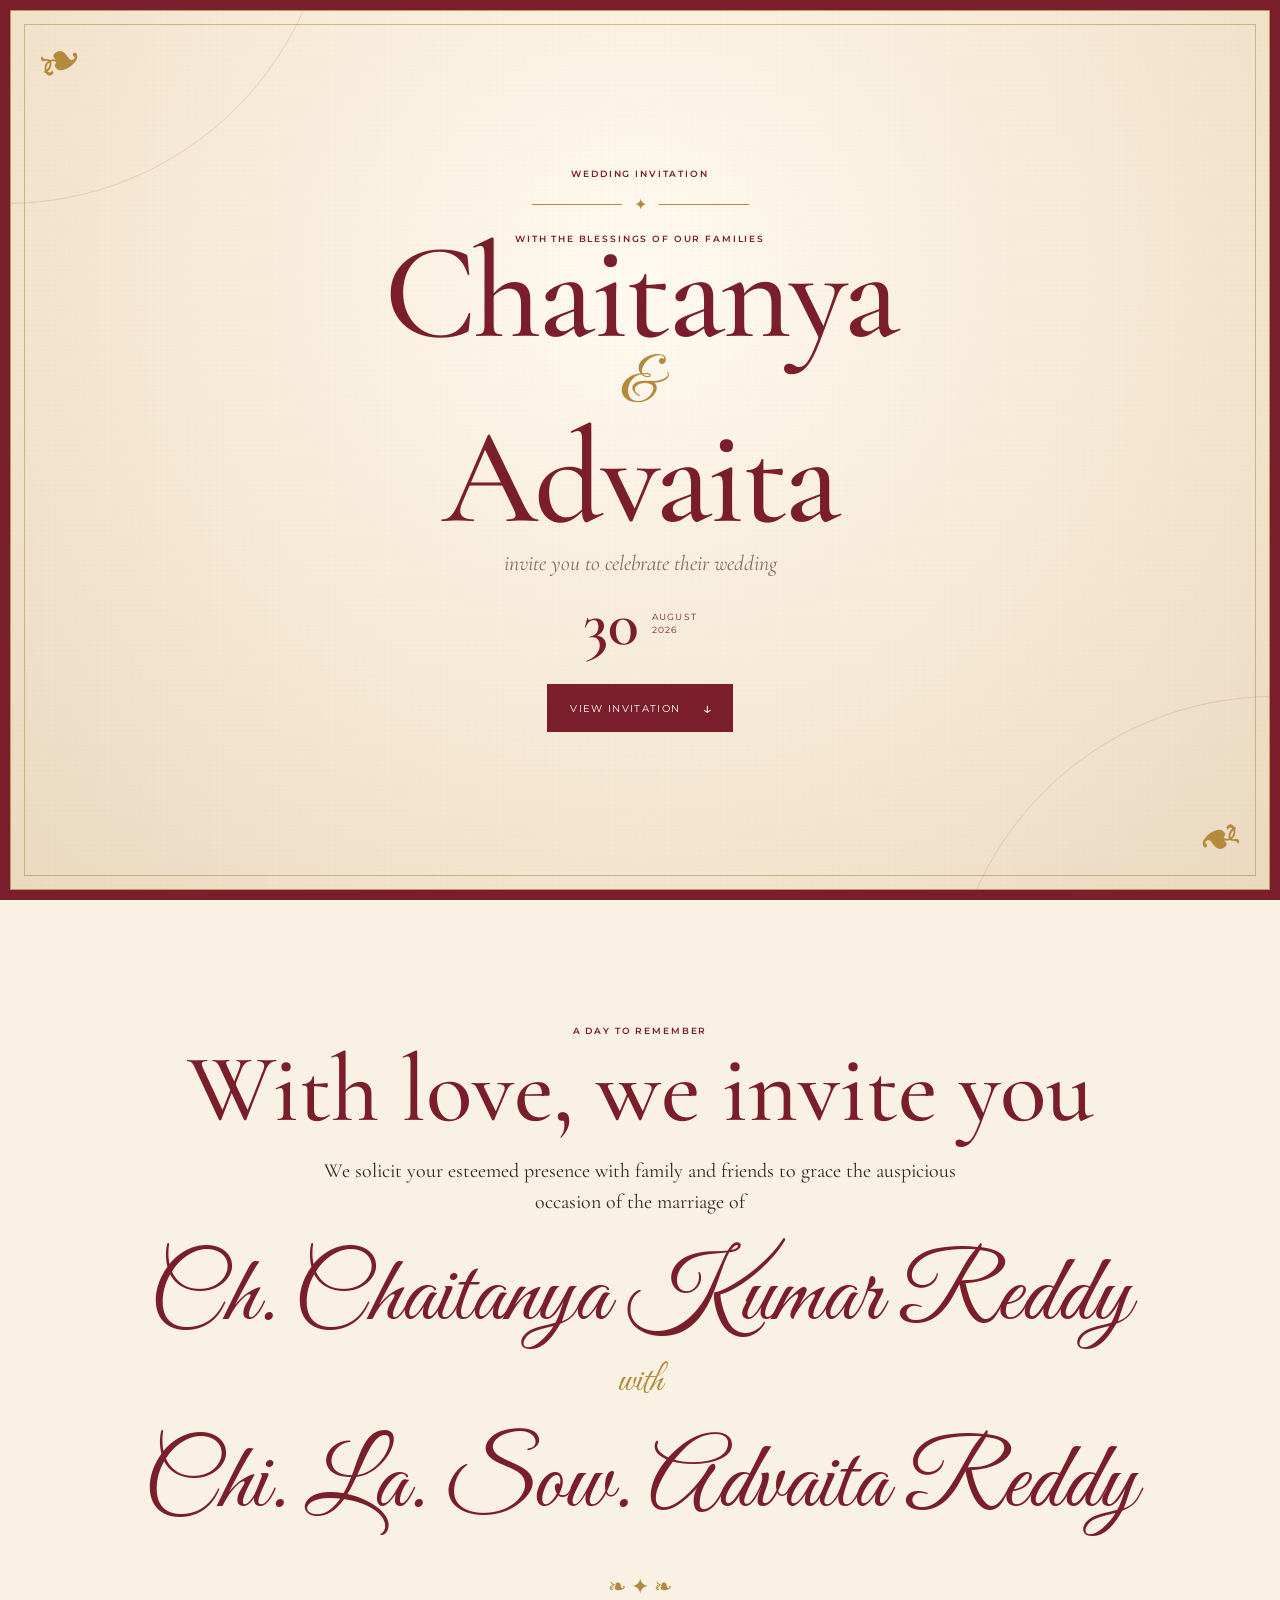
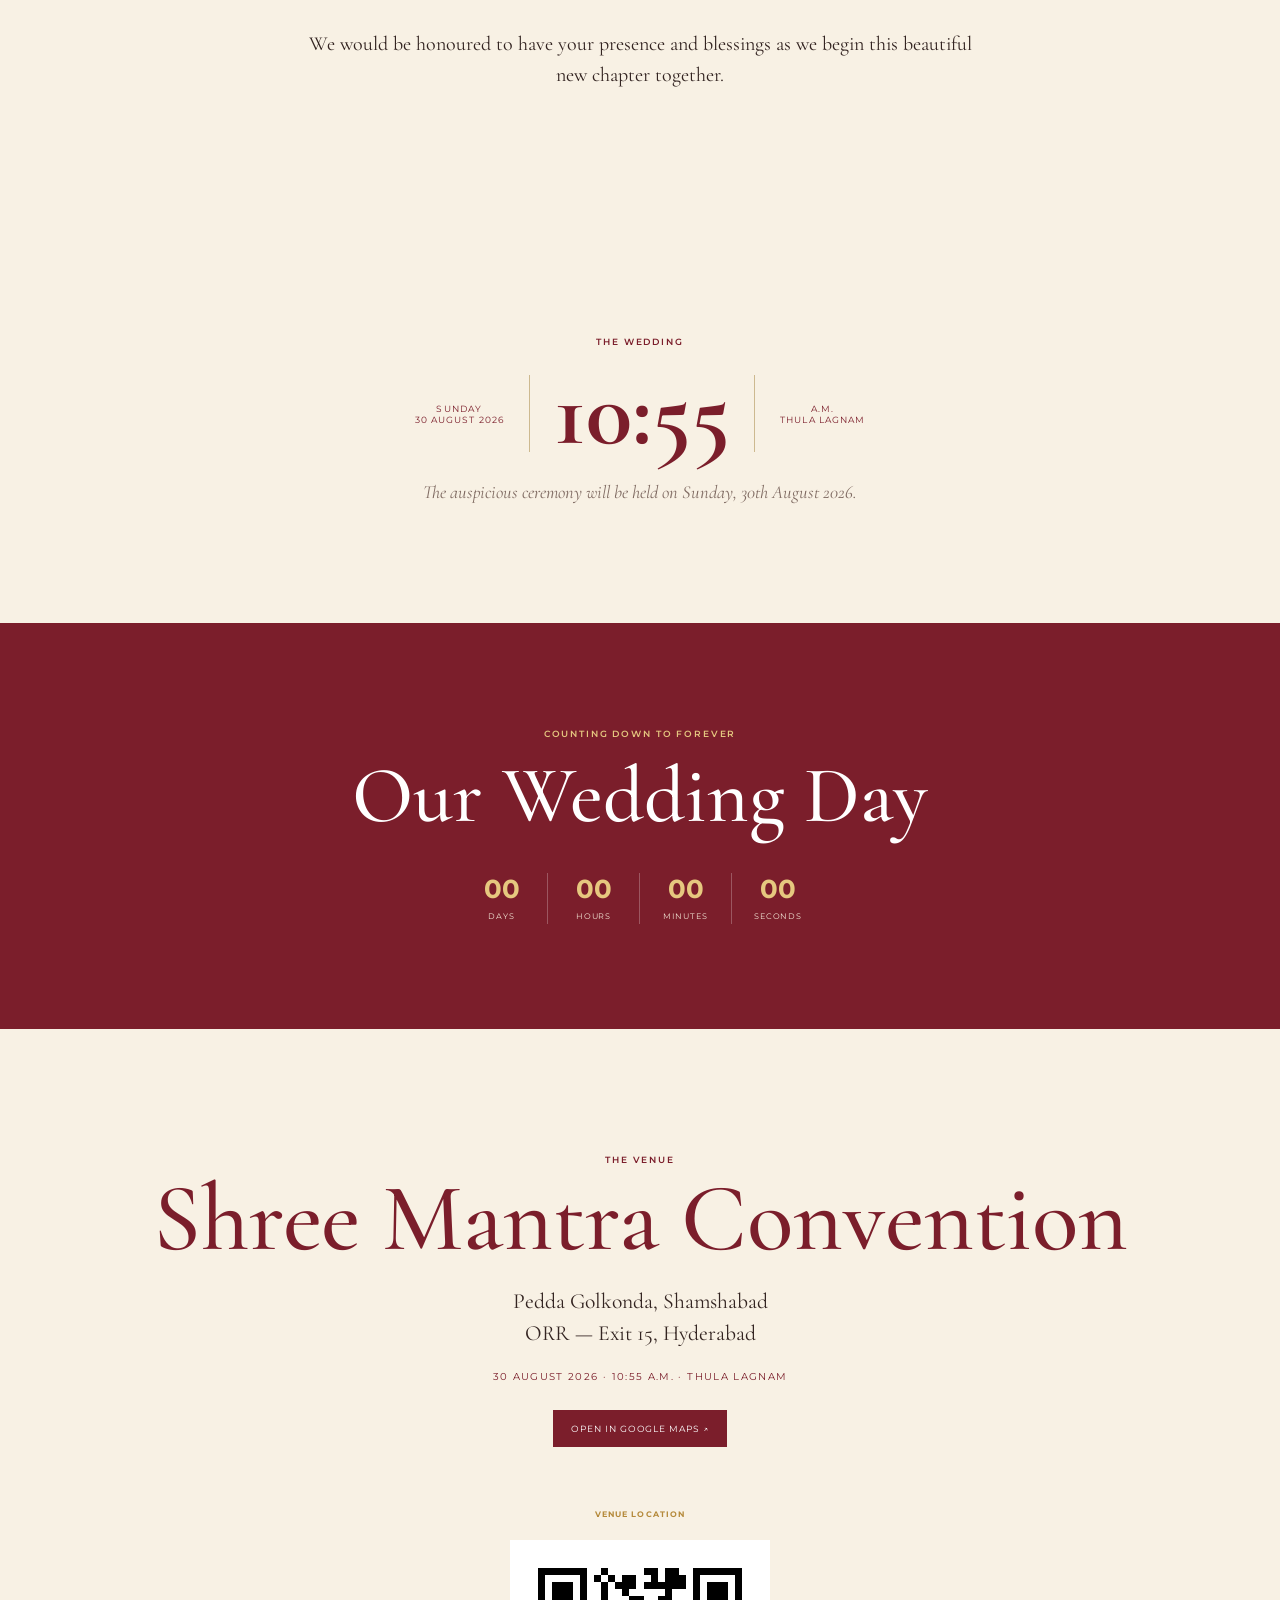
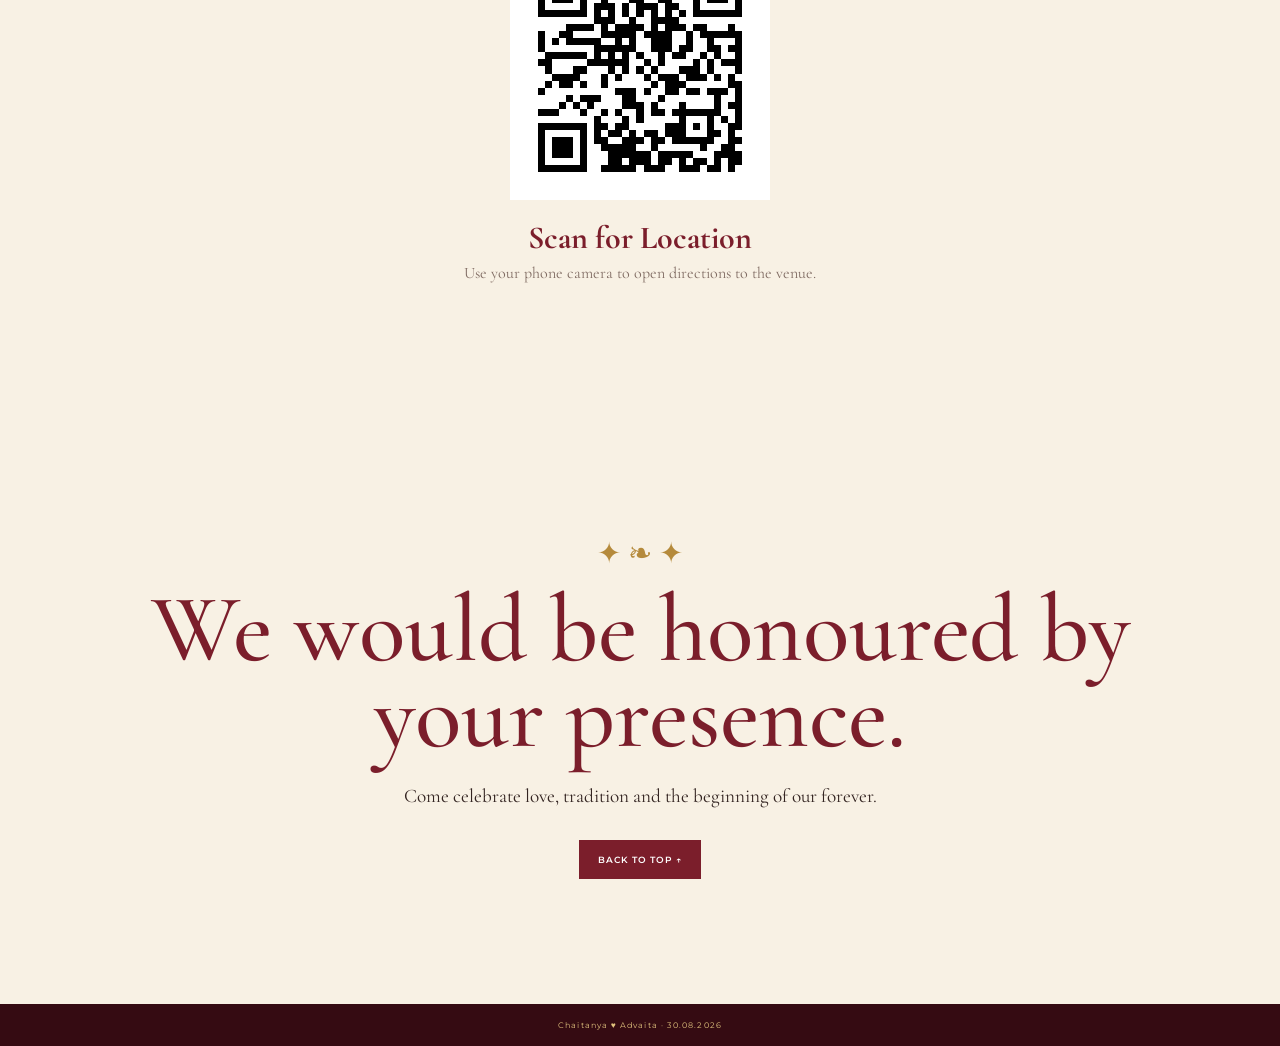
==== index.html @ b959ff0f "Remove Srirasthu Subhamasthu Avighnamasthu from cover" ====
<!doctype html><html lang="en"><head><meta charset="utf-8"><meta name="viewport" content="width=device-width,initial-scale=1"><meta name="theme-color" content="#7b1e2b"><meta name="description" content="Chaitanya & Advaita — Wedding Invitation"><title>Chaitanya & Advaita | Wedding</title><link rel="stylesheet" href="style.css"></head><body class="one-page"><div class="grain"></div><header class="cover" id="home"><div class="frame"></div><div class="corner c1">❧</div><div class="corner c2">❧</div><div class="cover-inner"><p class="kicker">WEDDING INVITATION</p><div class="rule"><span></span><i>✦</i><span></span></div><p class="kicker">WITH THE BLESSINGS OF OUR FAMILIES</p><h1>Chaitanya</h1><div class="amp">&amp;</div><h1>Advaita</h1><p class="cover-sub">invite you to celebrate their wedding</p><div class="date-lockup"><span>30</span><small>AUGUST<br>2026</small></div><a class="enter" href="#invitation"><span>VIEW INVITATION</span><b>↓</b></a></div></header><main><section id="invitation" class="section invitation-copy"><p class="eyebrow">A Day To Remember</p><h2>With love, we invite you</h2><p>We solicit your esteemed presence with family and friends to grace the auspicious occasion of the marriage of</p><div class="couple-line"><h3>Ch. Chaitanya Kumar Reddy</h3><div class="with">with</div><h3>Chi. La. Sow. Advaita Reddy</h3></div><div class="ornament">❧ ✦ ❧</div><p>We would be honoured to have your presence and blessings as we begin this beautiful new chapter together.</p></section><section id="wedding" class="marriage-card"><p class="eyebrow">The Wedding</p><div class="muhurtham"><span>Sunday<br>30 August 2026</span><strong>10:55</strong><span>A.M.<br>Thula Lagnam</span></div><p class="wedding-note">The auspicious ceremony will be held on Sunday, 30th August 2026.</p></section><section class="count"><p class="eyebrow">Counting down to forever</p><h2>Our Wedding Day</h2><div class="timer"><div><b id="d">--</b><span>Days</span></div><div><b id="h">--</b><span>Hours</span></div><div><b id="m">--</b><span>Minutes</span></div><div><b id="s">--</b><span>Seconds</span></div></div></section><section id="venue" class="venue-page"><p class="eyebrow">The Venue</p><h2>Shree Mantra Convention</h2><p class="venue-address">Pedda Golkonda, Shamshabad<br>ORR — Exit 15, Hyderabad</p><p class="venue-time">30 August 2026 · 10:55 A.M. · Thula Lagnam</p><div class="venue-actions"><a class="map-btn" href="https://www.google.com/maps/search/?api=1&query=Shree+Mantra+Convention+Pedda+Golkonda+Shamshabad+Hyderabad" target="_blank" rel="noopener">Open in Google Maps ↗</a></div><div class="venue-qr-single"><span class="label">Venue Location</span><img src="venue-qr.svg" alt="Venue location QR code"><h3>Scan for Location</h3><p>Use your phone camera to open directions to the venue.</p></div></section><section class="closing"><div class="rings">✦ ❧ ✦</div><h2>We would be honoured by your presence.</h2><p>Come celebrate love, tradition and the beginning of our forever.</p><a class="btn" href="#home">BACK TO TOP ↑</a></section></main><footer>Chaitanya ♥ Advaita · 30.08.2026</footer><script src="script.js"></script></body></html>
---- style.css ----
@import url('https://fonts.googleapis.com/css2?family=Cormorant+Garamond:wght@400;500;600;700&family=Great+Vibes&family=Montserrat:wght@400;500;600;700&display=swap');*{box-sizing:border-box;margin:0;padding:0}:root{--maroon:#7b1e2b;--deep:#4d101a;--ivory:#f8f1e4;--gold:#b58a3b;--ink:#332421;--muted:#806c63}html{scroll-behavior:smooth}body{background:var(--ivory);color:var(--ink);font-family:'Cormorant Garamond',Georgia,serif;overflow-x:hidden}body:before{content:'';position:fixed;inset:0;pointer-events:none;opacity:.055;background-image:radial-gradient(#8c705f .65px,transparent .65px);background-size:8px 8px;z-index:50}body:after{content:'';position:fixed;inset:0;pointer-events:none;z-index:100;border:10px solid var(--maroon);box-shadow:inset 0 0 0 1px rgba(181,138,59,.8)}.grain{position:fixed;inset:0;pointer-events:none;z-index:49;opacity:.025;background:repeating-linear-gradient(0deg,transparent 0 4px,#5a3a30 5px),repeating-linear-gradient(90deg,transparent 0 6px,#5a3a30 7px);mix-blend-mode:multiply}.cover{min-height:100svh;position:relative;display:grid;place-items:center;text-align:center;background:radial-gradient(circle at 50% 30%,#fffaf1 0,#f6e9d5 54%,#ead8bf 100%);overflow:hidden;border:0}.cover:before,.cover:after{content:'';position:absolute;width:55vw;height:55vw;max-width:650px;max-height:650px;border:1px solid rgba(123,30,43,.14);border-radius:50%;pointer-events:none}.cover:before{top:-35vw;left:-25vw}.cover:after{bottom:-35vw;right:-25vw}.frame{position:absolute;inset:24px;border:1px solid rgba(181,138,59,.55);pointer-events:none}.corner{position:absolute;color:var(--gold);font-size:3.4rem}.c1{top:30px;left:38px;transform:rotate(-25deg)}.c2{bottom:30px;right:38px;transform:rotate(155deg)}.cover-inner{position:relative;z-index:2;width:min(92%,720px);padding:50px 20px}.rule{display:flex;align-items:center;gap:12px;justify-content:center;margin:16px auto 18px;color:var(--gold)}.rule span{height:1px;width:90px;background:var(--gold)}.rule i{font-style:normal}.kicker,.eyebrow{font-family:Montserrat,Arial,sans-serif;text-transform:uppercase;letter-spacing:.2em;font-size:.58rem;font-weight:600;color:var(--maroon)}.cover h1{font-size:clamp(4.4rem,17vw,8.5rem);line-height:.72;font-weight:500;color:var(--maroon);letter-spacing:-.025em}.amp{font-family:'Great Vibes',cursive;color:var(--gold);font-size:4rem;line-height:1.15;margin:.45rem 0}.cover-sub{font-size:1.35rem;font-style:italic;margin:1.4rem auto;color:var(--muted)}.date-lockup{display:flex;align-items:center;justify-content:center;gap:13px;color:var(--maroon);margin:1.2rem auto}.date-lockup span{font-size:4rem;font-weight:600;line-height:.8}.date-lockup small{font-family:Montserrat,Arial,sans-serif;text-align:left;font-size:.58rem;line-height:1.4;letter-spacing:.13em}.enter{display:inline-flex;align-items:center;gap:22px;text-decoration:none;color:#fff;background:var(--maroon);border:1px solid var(--maroon);padding:13px 18px 13px 22px;margin-top:1rem;font-family:Montserrat,Arial,sans-serif;font-size:.6rem;letter-spacing:.14em;transition:.3s}.enter b{font-size:1.05rem;font-weight:400}.enter:hover{background:var(--deep);transform:translateY(-2px)}.cover-footer{position:absolute;bottom:23px;z-index:3;font-family:Montserrat,Arial,sans-serif;font-size:.54rem;letter-spacing:.18em;color:var(--maroon)}main{background:var(--ivory)}.section,.invitation-copy,.marriage-card,.count,.venue-page,.website-qr-section,.closing{width:100%;max-width:none;margin:0;text-align:center;border:0;position:relative}.section,.invitation-copy{padding:125px 8vw;background:transparent}.invitation-copy h2,.marriage-card h2,.venue-page h2,.closing h2,.website-qr-section h2{font-size:clamp(3rem,10vw,6rem);font-weight:500;color:var(--maroon);line-height:.9;margin:.7rem 0 1.4rem}.invitation-copy>p:not(.eyebrow){font-size:1.25rem;line-height:1.55;max-width:680px;margin:auto}.invitation-copy h3{font-family:'Great Vibes',cursive;font-size:clamp(3.2rem,11vw,6rem);font-weight:400;color:var(--maroon);margin:1.2rem 0 0}.with{font-family:'Great Vibes',cursive;font-size:2.3rem;color:var(--gold);margin:.1rem}.ornament{margin:1.8rem auto;color:var(--gold);font-size:1.4rem}.marriage-card{padding:120px 8vw;background:transparent}.muhurtham{display:flex;justify-content:center;align-items:center;gap:25px;margin:1.8rem 0;color:var(--maroon)}.muhurtham span{font-family:Montserrat,Arial,sans-serif;text-transform:uppercase;letter-spacing:.12em;font-size:.58rem}.muhurtham strong{font-size:clamp(4rem,13vw,6rem);line-height:.8;border-inline:1px solid #cdb98f;padding:0 24px}.wedding-note{font-size:1.15rem;color:var(--muted);font-style:italic}.count{padding:105px 8vw;background:var(--maroon);color:#fff}.count .eyebrow{color:#e4c67f}.count h2{font-size:clamp(3rem,9vw,5rem);font-weight:500;margin:.5rem 0}.timer{display:flex;justify-content:center;gap:0;margin-top:1.8rem}.timer div{min-width:92px;padding:0 16px;border-right:1px solid rgba(255,255,255,.25)}.timer div:last-child{border-right:0}.timer b{display:block;font-family:Montserrat,Arial,sans-serif;font-size:1.6rem;color:#e6c87f}.timer span{font-family:Montserrat,Arial,sans-serif;text-transform:uppercase;font-size:.48rem;letter-spacing:.12em;color:#f3e6d6}.venue-page{padding:125px 8vw;background:transparent}.venue-page h2{font-size:clamp(3rem,10vw,6rem)}.venue-address{font-size:1.35rem;line-height:1.5}.venue-time{color:var(--maroon);font-family:Montserrat,Arial,sans-serif;font-size:.65rem;letter-spacing:.13em;text-transform:uppercase;margin:1.3rem 0 1.7rem}.map-btn{display:inline-block;background:var(--maroon);color:#fff;text-decoration:none;padding:13px 18px;font-family:Montserrat,Arial,sans-serif;text-transform:uppercase;letter-spacing:.1em;font-size:.57rem}.venue-qr-single{margin:55px auto 0;max-width:390px}.venue-qr-single img{display:block;width:260px;height:260px;object-fit:contain;background:#fff;margin:18px auto}.venue-qr-single h3{font-size:2rem;color:var(--maroon);margin:10px 0 5px}.venue-qr-single p,.website-qr-section p{font-size:1rem;line-height:1.45;color:var(--muted)}.label{font-family:Montserrat,Arial,sans-serif;text-transform:uppercase;letter-spacing:.13em;font-size:.52rem;color:var(--gold);font-weight:700}.website-qr-section{padding:115px 8vw;background:#f2e5d1;border-top:1px solid rgba(181,138,59,.35);border-bottom:1px solid rgba(181,138,59,.35)}.website-qr-section img{display:block;width:230px;height:230px;object-fit:contain;background:#fff;margin:30px auto 18px}.closing{padding:125px 8vw;background:transparent}.rings{color:var(--gold);font-size:1.8rem;margin-bottom:1rem}.closing p{font-size:1.2rem;line-height:1.55;max-width:620px;margin:1rem auto 1.8rem}.btn{display:inline-block;text-decoration:none;font-family:Montserrat,Arial,sans-serif;text-transform:uppercase;letter-spacing:.11em;font-size:.57rem;font-weight:600;padding:13px 18px;background:var(--maroon);color:#fff;border:1px solid var(--maroon);transition:.25s}.btn:hover{background:var(--deep);transform:translateY(-2px)}footer{text-align:center;background:#350b12;color:#e1c37e;padding:16px;font-family:Montserrat,Arial,sans-serif;font-size:.52rem;letter-spacing:.13em}@media(max-width:620px){.frame{inset:12px}.corner{font-size:2.5rem}.c1{top:20px;left:22px}.c2{bottom:20px;right:22px}.cover-footer{font-size:.45rem;bottom:16px}.muhurtham{gap:12px}.muhurtham strong{padding:0 12px}.timer div{min-width:68px;padding:0 8px}.timer b{font-size:1.3rem}.venue-qr-single img,.website-qr-section img{width:230px;height:230px}body:after{border-width:7px}}
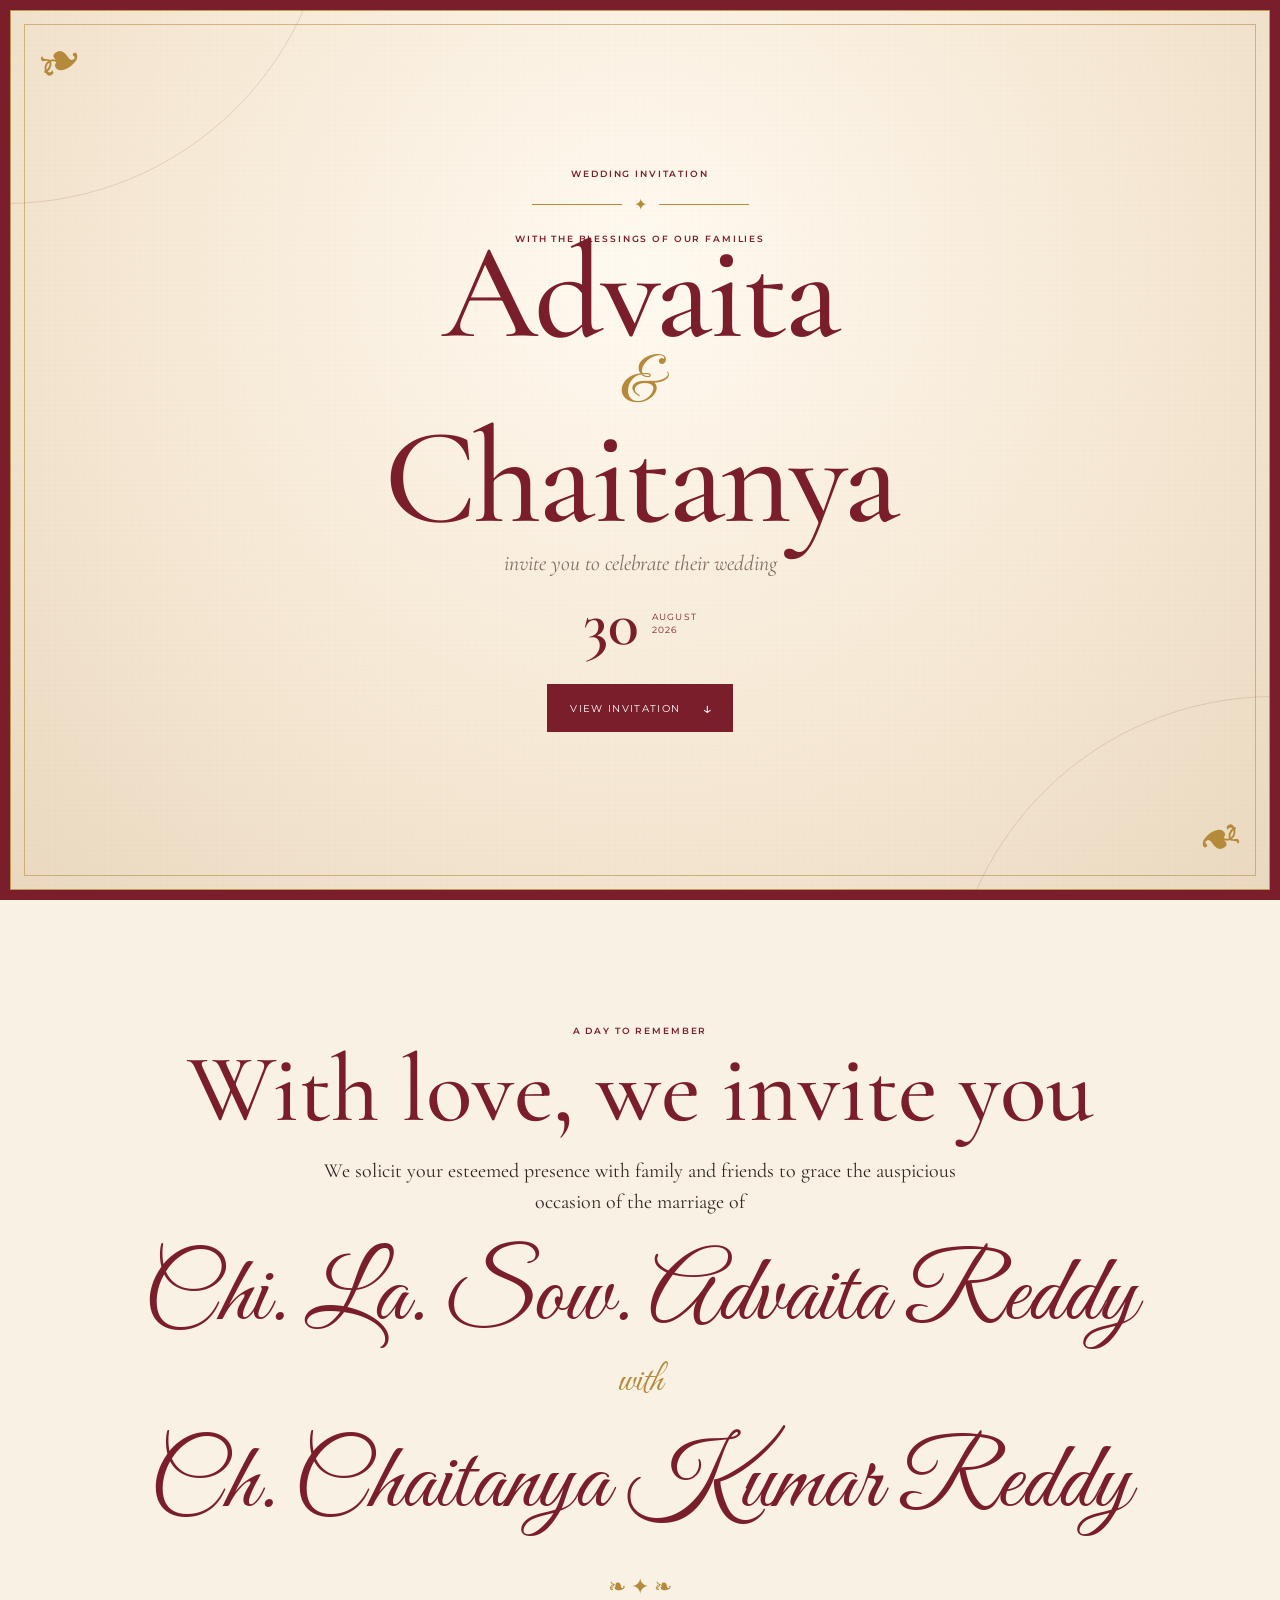
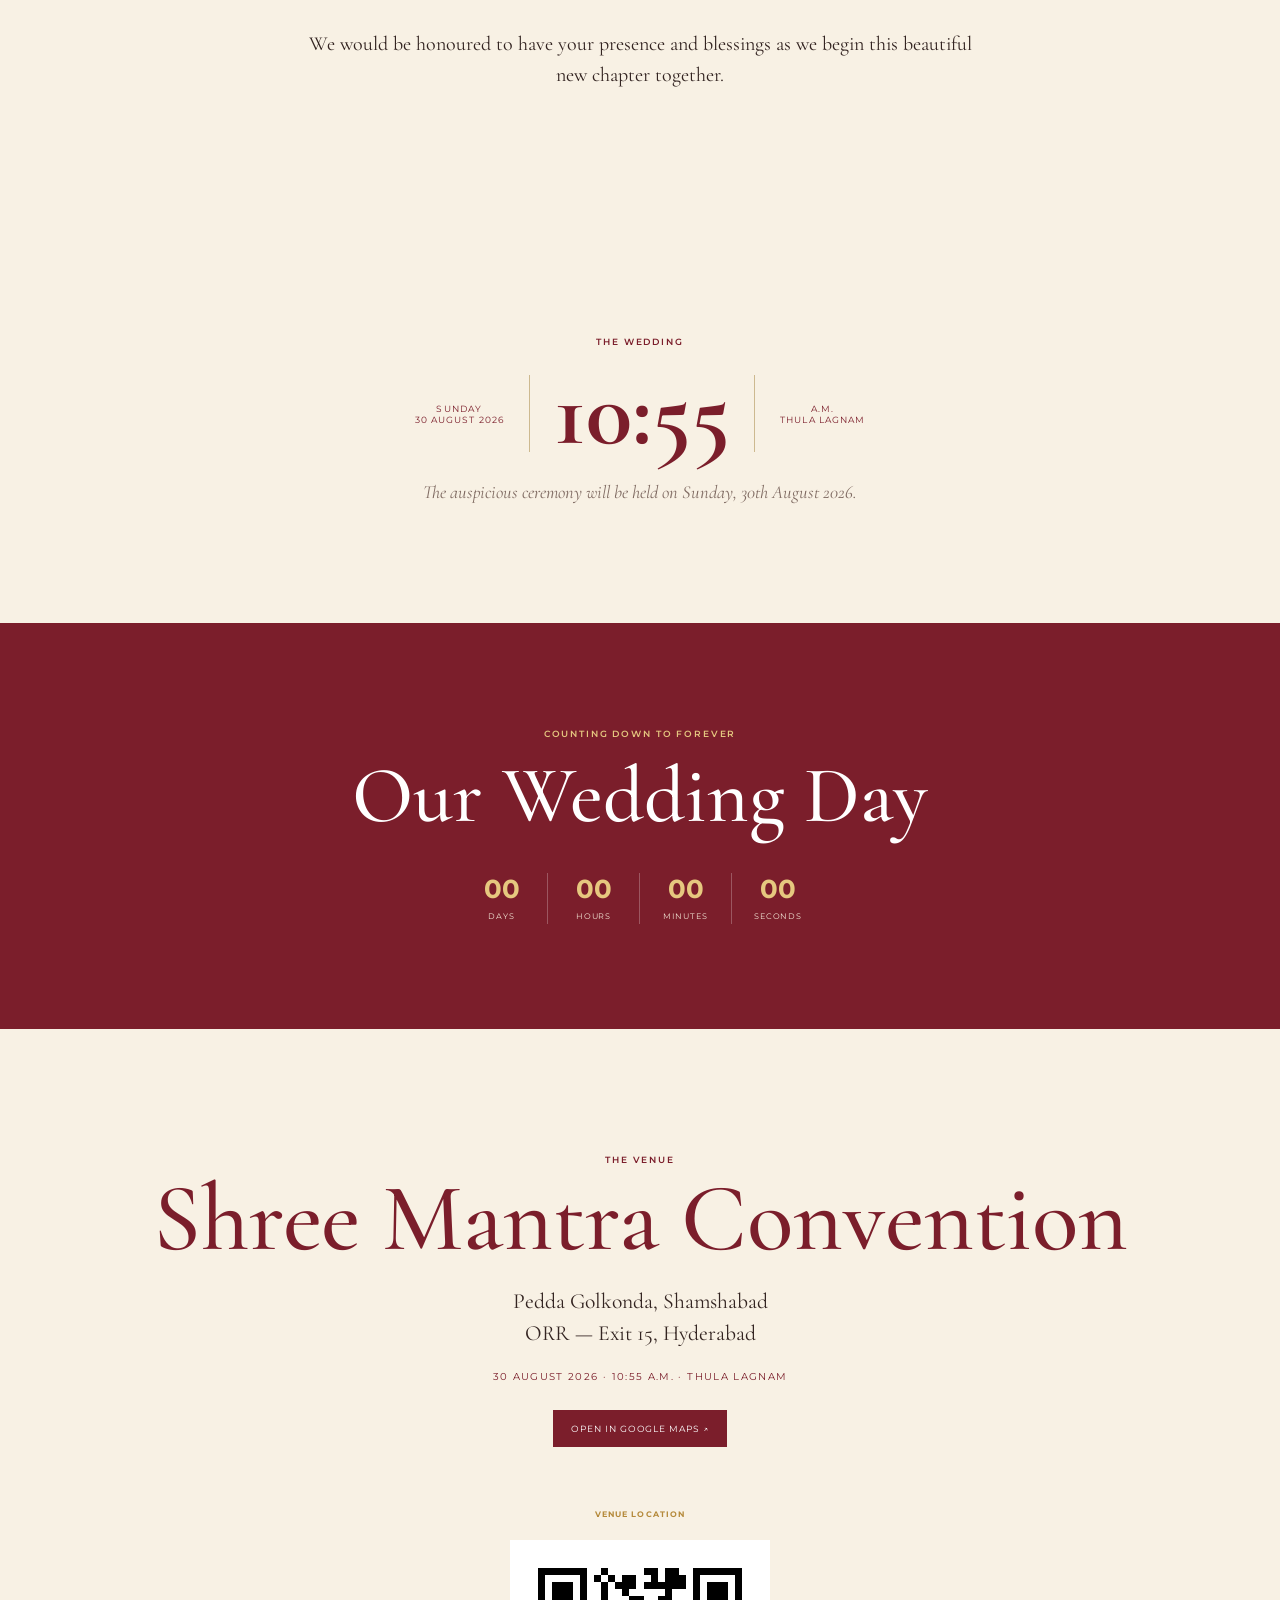
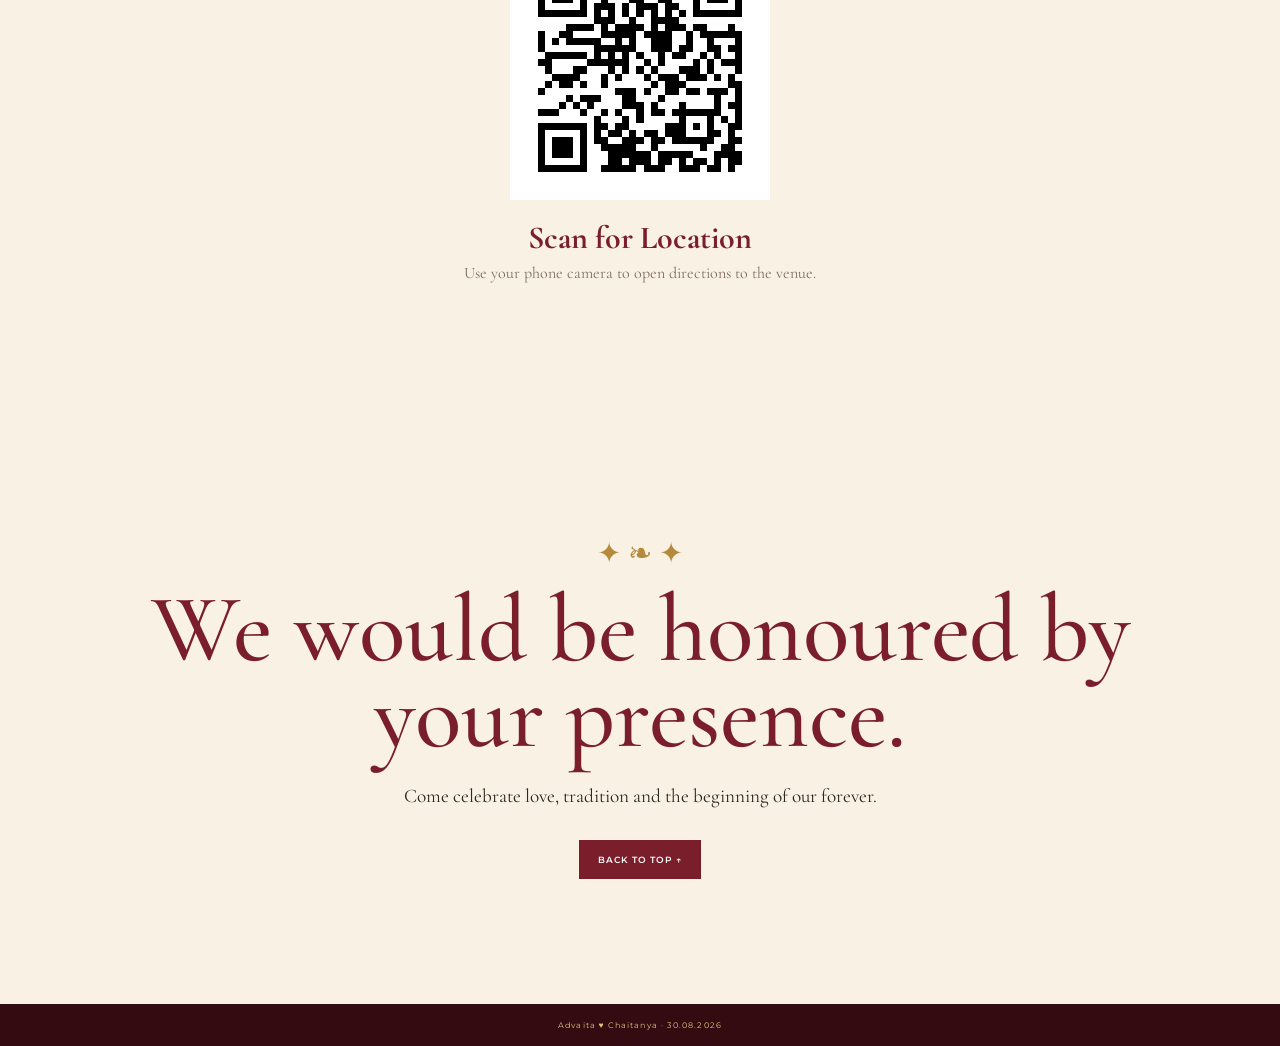
==== commit f26d5946: "Reverse couple name order" ====
--- a/index.html
+++ b/index.html
@@ -1 +1 @@
-<!doctype html><html lang="en"><head><meta charset="utf-8"><meta name="viewport" content="width=device-width,initial-scale=1"><meta name="theme-color" content="#7b1e2b"><meta name="description" content="Chaitanya & Advaita — Wedding Invitation"><title>Chaitanya & Advaita | Wedding</title><link rel="stylesheet" href="style.css"></head><body class="one-page"><div class="grain"></div><header class="cover" id="home"><div class="frame"></div><div class="corner c1">❧</div><div class="corner c2">❧</div><div class="cover-inner"><p class="kicker">WEDDING INVITATION</p><div class="rule"><span></span><i>✦</i><span></span></div><p class="kicker">WITH THE BLESSINGS OF OUR FAMILIES</p><h1>Chaitanya</h1><div class="amp">&amp;</div><h1>Advaita</h1><p class="cover-sub">invite you to celebrate their wedding</p><div class="date-lockup"><span>30</span><small>AUGUST<br>2026</small></div><a class="enter" href="#invitation"><span>VIEW INVITATION</span><b>↓</b></a></div></header><main><section id="invitation" class="section invitation-copy"><p class="eyebrow">A Day To Remember</p><h2>With love, we invite you</h2><p>We solicit your esteemed presence with family and friends to grace the auspicious occasion of the marriage of</p><div class="couple-line"><h3>Ch. Chaitanya Kumar Reddy</h3><div class="with">with</div><h3>Chi. La. Sow. Advaita Reddy</h3></div><div class="ornament">❧ ✦ ❧</div><p>We would be honoured to have your presence and blessings as we begin this beautiful new chapter together.</p></section><section id="wedding" class="marriage-card"><p class="eyebrow">The Wedding</p><div class="muhurtham"><span>Sunday<br>30 August 2026</span><strong>10:55</strong><span>A.M.<br>Thula Lagnam</span></div><p class="wedding-note">The auspicious ceremony will be held on Sunday, 30th August 2026.</p></section><section class="count"><p class="eyebrow">Counting down to forever</p><h2>Our Wedding Day</h2><div class="timer"><div><b id="d">--</b><span>Days</span></div><div><b id="h">--</b><span>Hours</span></div><div><b id="m">--</b><span>Minutes</span></div><div><b id="s">--</b><span>Seconds</span></div></div></section><section id="venue" class="venue-page"><p class="eyebrow">The Venue</p><h2>Shree Mantra Convention</h2><p class="venue-address">Pedda Golkonda, Shamshabad<br>ORR — Exit 15, Hyderabad</p><p class="venue-time">30 August 2026 · 10:55 A.M. · Thula Lagnam</p><div class="venue-actions"><a class="map-btn" href="https://www.google.com/maps/search/?api=1&query=Shree+Mantra+Convention+Pedda+Golkonda+Shamshabad+Hyderabad" target="_blank" rel="noopener">Open in Google Maps ↗</a></div><div class="venue-qr-single"><span class="label">Venue Location</span><img src="venue-qr.svg" alt="Venue location QR code"><h3>Scan for Location</h3><p>Use your phone camera to open directions to the venue.</p></div></section><section class="closing"><div class="rings">✦ ❧ ✦</div><h2>We would be honoured by your presence.</h2><p>Come celebrate love, tradition and the beginning of our forever.</p><a class="btn" href="#home">BACK TO TOP ↑</a></section></main><footer>Chaitanya ♥ Advaita · 30.08.2026</footer><script src="script.js"></script></body></html>+<!doctype html><html lang="en"><head><meta charset="utf-8"><meta name="viewport" content="width=device-width,initial-scale=1"><meta name="theme-color" content="#7b1e2b"><meta name="description" content="Advaita & Chaitanya — Wedding Invitation"><title>Advaita & Chaitanya | Wedding</title><link rel="stylesheet" href="style.css"></head><body class="one-page"><div class="grain"></div><header class="cover" id="home"><div class="frame"></div><div class="corner c1">❧</div><div class="corner c2">❧</div><div class="cover-inner"><p class="kicker">WEDDING INVITATION</p><div class="rule"><span></span><i>✦</i><span></span></div><p class="kicker">WITH THE BLESSINGS OF OUR FAMILIES</p><h1>Advaita</h1><div class="amp">&amp;</div><h1>Chaitanya</h1><p class="cover-sub">invite you to celebrate their wedding</p><div class="date-lockup"><span>30</span><small>AUGUST<br>2026</small></div><a class="enter" href="#invitation"><span>VIEW INVITATION</span><b>↓</b></a></div></header><main><section id="invitation" class="section invitation-copy"><p class="eyebrow">A Day To Remember</p><h2>With love, we invite you</h2><p>We solicit your esteemed presence with family and friends to grace the auspicious occasion of the marriage of</p><div class="couple-line"><h3>Chi. La. Sow. Advaita Reddy</h3><div class="with">with</div><h3>Ch. Chaitanya Kumar Reddy</h3></div><div class="ornament">❧ ✦ ❧</div><p>We would be honoured to have your presence and blessings as we begin this beautiful new chapter together.</p></section><section id="wedding" class="marriage-card"><p class="eyebrow">The Wedding</p><div class="muhurtham"><span>Sunday<br>30 August 2026</span><strong>10:55</strong><span>A.M.<br>Thula Lagnam</span></div><p class="wedding-note">The auspicious ceremony will be held on Sunday, 30th August 2026.</p></section><section class="count"><p class="eyebrow">Counting down to forever</p><h2>Our Wedding Day</h2><div class="timer"><div><b id="d">--</b><span>Days</span></div><div><b id="h">--</b><span>Hours</span></div><div><b id="m">--</b><span>Minutes</span></div><div><b id="s">--</b><span>Seconds</span></div></div></section><section id="venue" class="venue-page"><p class="eyebrow">The Venue</p><h2>Shree Mantra Convention</h2><p class="venue-address">Pedda Golkonda, Shamshabad<br>ORR — Exit 15, Hyderabad</p><p class="venue-time">30 August 2026 · 10:55 A.M. · Thula Lagnam</p><div class="venue-actions"><a class="map-btn" href="https://www.google.com/maps/search/?api=1&query=Shree+Mantra+Convention+Pedda+Golkonda+Shamshabad+Hyderabad" target="_blank" rel="noopener">Open in Google Maps ↗</a></div><div class="venue-qr-single"><span class="label">Venue Location</span><img src="venue-qr.svg" alt="Venue location QR code"><h3>Scan for Location</h3><p>Use your phone camera to open directions to the venue.</p></div></section><section class="closing"><div class="rings">✦ ❧ ✦</div><h2>We would be honoured by your presence.</h2><p>Come celebrate love, tradition and the beginning of our forever.</p><a class="btn" href="#home">BACK TO TOP ↑</a></section></main><footer>Advaita ♥ Chaitanya · 30.08.2026</footer><script src="script.js"></script></body></html>
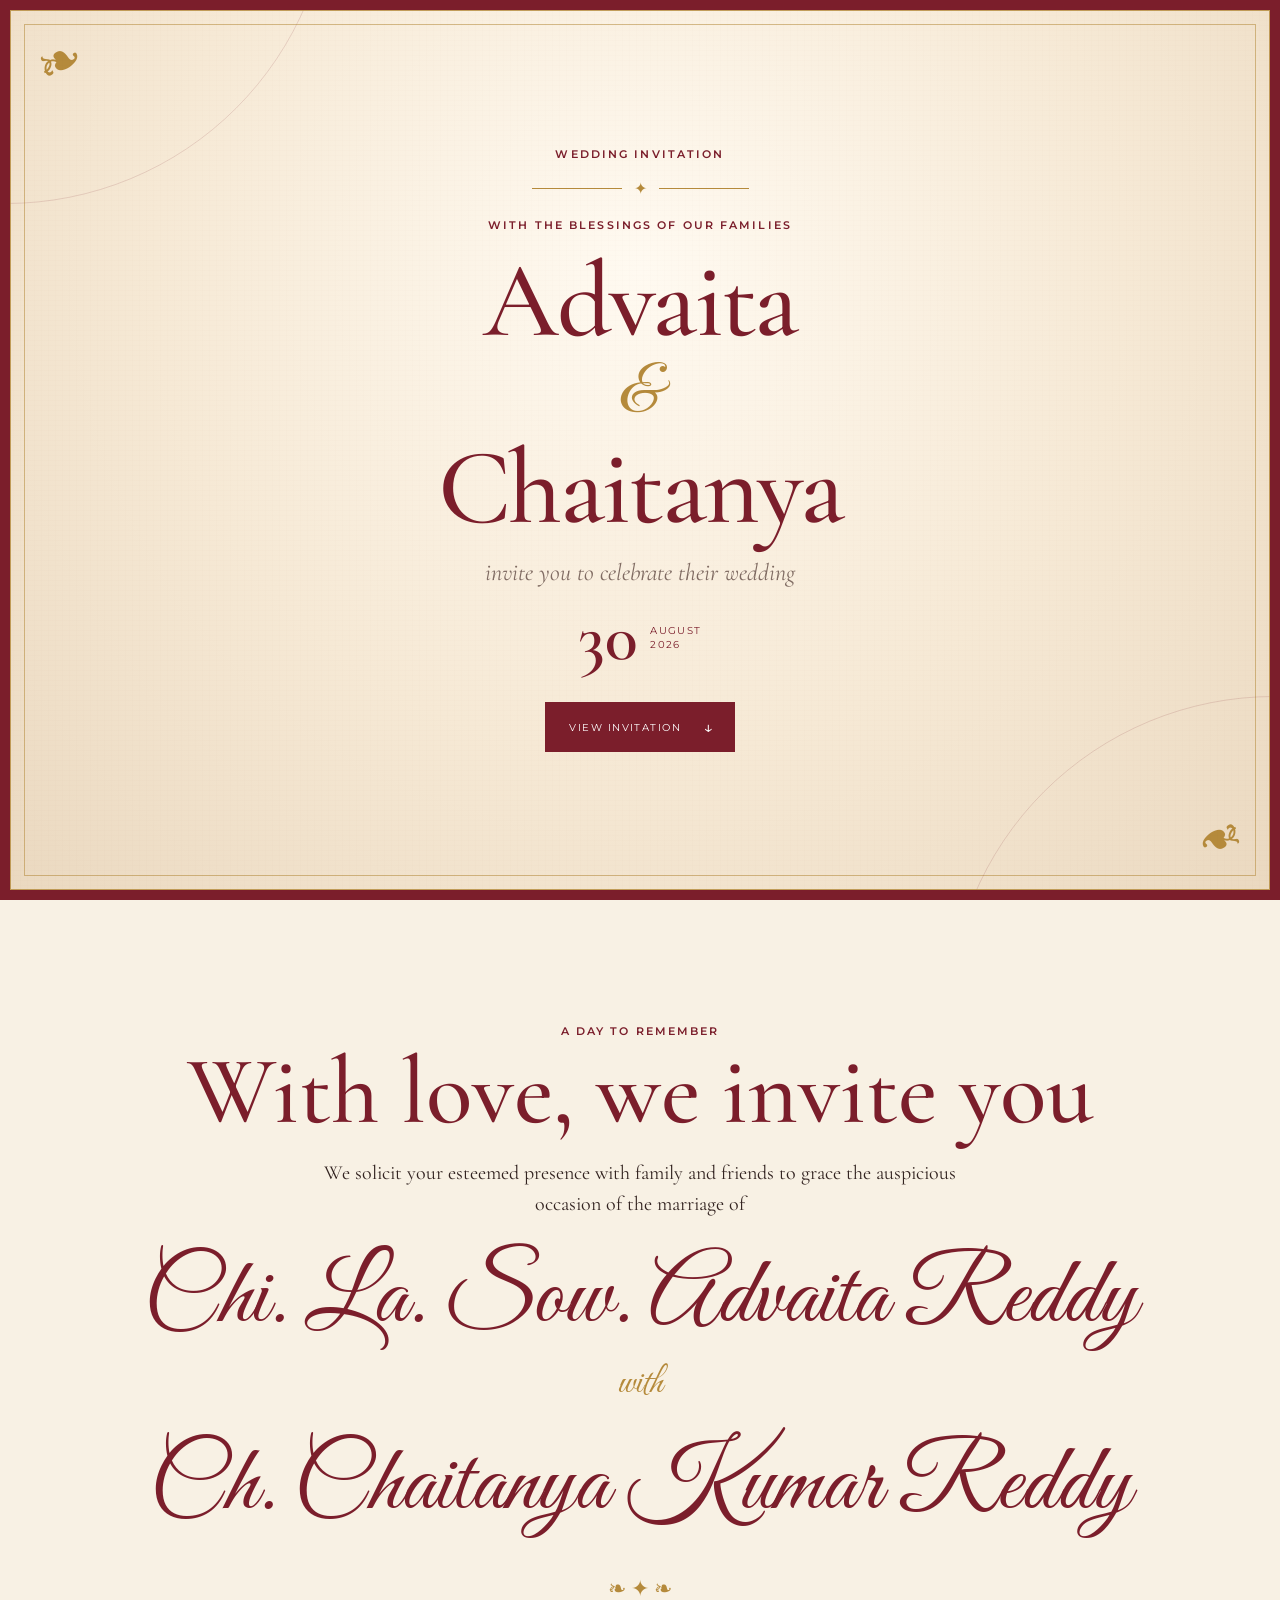
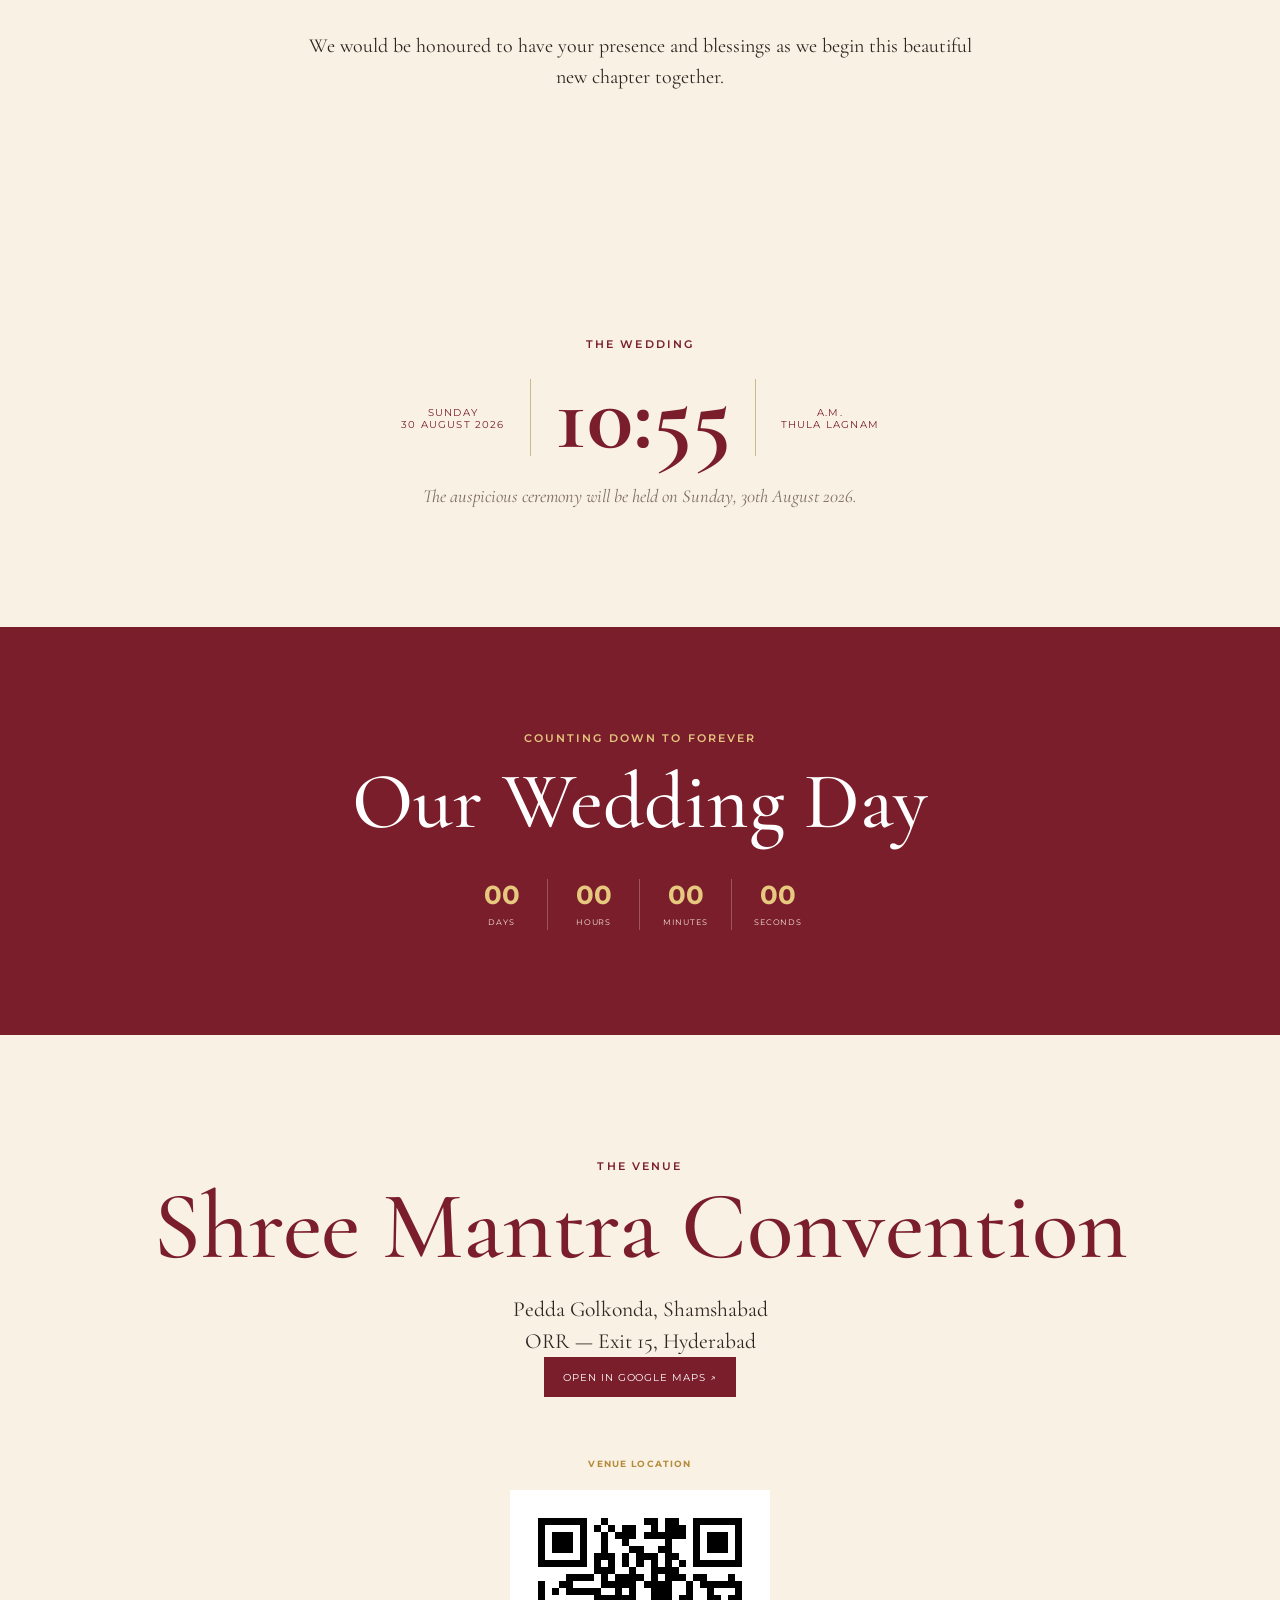
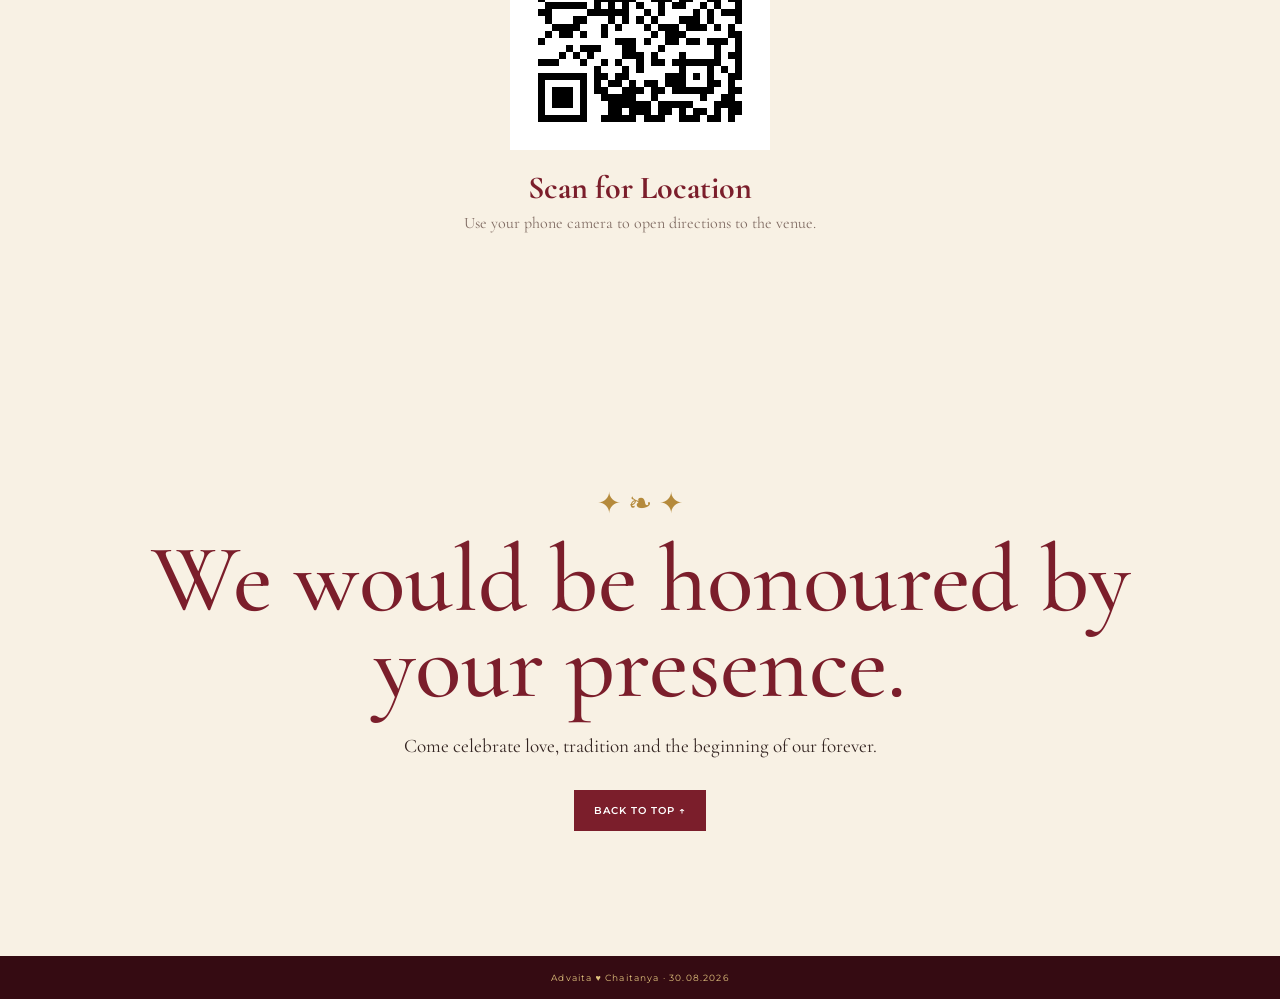
==== commit dba18f3f: "Refine wedding details and remove repeated venue date" ====
--- a/index.html
+++ b/index.html
@@ -1 +1 @@
-<!doctype html><html lang="en"><head><meta charset="utf-8"><meta name="viewport" content="width=device-width,initial-scale=1"><meta name="theme-color" content="#7b1e2b"><meta name="description" content="Advaita & Chaitanya — Wedding Invitation"><title>Advaita & Chaitanya | Wedding</title><link rel="stylesheet" href="style.css"></head><body class="one-page"><div class="grain"></div><header class="cover" id="home"><div class="frame"></div><div class="corner c1">❧</div><div class="corner c2">❧</div><div class="cover-inner"><p class="kicker">WEDDING INVITATION</p><div class="rule"><span></span><i>✦</i><span></span></div><p class="kicker">WITH THE BLESSINGS OF OUR FAMILIES</p><h1>Advaita</h1><div class="amp">&amp;</div><h1>Chaitanya</h1><p class="cover-sub">invite you to celebrate their wedding</p><div class="date-lockup"><span>30</span><small>AUGUST<br>2026</small></div><a class="enter" href="#invitation"><span>VIEW INVITATION</span><b>↓</b></a></div></header><main><section id="invitation" class="section invitation-copy"><p class="eyebrow">A Day To Remember</p><h2>With love, we invite you</h2><p>We solicit your esteemed presence with family and friends to grace the auspicious occasion of the marriage of</p><div class="couple-line"><h3>Chi. La. Sow. Advaita Reddy</h3><div class="with">with</div><h3>Ch. Chaitanya Kumar Reddy</h3></div><div class="ornament">❧ ✦ ❧</div><p>We would be honoured to have your presence and blessings as we begin this beautiful new chapter together.</p></section><section id="wedding" class="marriage-card"><p class="eyebrow">The Wedding</p><div class="muhurtham"><span>Sunday<br>30 August 2026</span><strong>10:55</strong><span>A.M.<br>Thula Lagnam</span></div><p class="wedding-note">The auspicious ceremony will be held on Sunday, 30th August 2026.</p></section><section class="count"><p class="eyebrow">Counting down to forever</p><h2>Our Wedding Day</h2><div class="timer"><div><b id="d">--</b><span>Days</span></div><div><b id="h">--</b><span>Hours</span></div><div><b id="m">--</b><span>Minutes</span></div><div><b id="s">--</b><span>Seconds</span></div></div></section><section id="venue" class="venue-page"><p class="eyebrow">The Venue</p><h2>Shree Mantra Convention</h2><p class="venue-address">Pedda Golkonda, Shamshabad<br>ORR — Exit 15, Hyderabad</p><p class="venue-time">30 August 2026 · 10:55 A.M. · Thula Lagnam</p><div class="venue-actions"><a class="map-btn" href="https://www.google.com/maps/search/?api=1&query=Shree+Mantra+Convention+Pedda+Golkonda+Shamshabad+Hyderabad" target="_blank" rel="noopener">Open in Google Maps ↗</a></div><div class="venue-qr-single"><span class="label">Venue Location</span><img src="venue-qr.svg" alt="Venue location QR code"><h3>Scan for Location</h3><p>Use your phone camera to open directions to the venue.</p></div></section><section class="closing"><div class="rings">✦ ❧ ✦</div><h2>We would be honoured by your presence.</h2><p>Come celebrate love, tradition and the beginning of our forever.</p><a class="btn" href="#home">BACK TO TOP ↑</a></section></main><footer>Advaita ♥ Chaitanya · 30.08.2026</footer><script src="script.js"></script></body></html>+<!doctype html><html lang="en"><head><meta charset="utf-8"><meta name="viewport" content="width=device-width,initial-scale=1"><meta name="theme-color" content="#7b1e2b"><meta name="description" content="Advaita & Chaitanya — Wedding Invitation"><title>Advaita & Chaitanya | Wedding</title><link rel="stylesheet" href="style.css"></head><body class="one-page"><div class="grain"></div><header class="cover" id="home"><div class="frame"></div><div class="corner c1">❧</div><div class="corner c2">❧</div><div class="cover-inner"><p class="kicker">WEDDING INVITATION</p><div class="rule"><span></span><i>✦</i><span></span></div><p class="kicker">WITH THE BLESSINGS OF OUR FAMILIES</p><h1>Advaita</h1><div class="amp">&amp;</div><h1>Chaitanya</h1><p class="cover-sub">invite you to celebrate their wedding</p><div class="date-lockup"><span>30</span><small>AUGUST<br>2026</small></div><a class="enter" href="#invitation"><span>VIEW INVITATION</span><b>↓</b></a></div></header><main><section id="invitation" class="section invitation-copy"><p class="eyebrow">A Day To Remember</p><h2>With love, we invite you</h2><p>We solicit your esteemed presence with family and friends to grace the auspicious occasion of the marriage of</p><div class="couple-line"><h3>Chi. La. Sow. Advaita Reddy</h3><div class="with">with</div><h3>Ch. Chaitanya Kumar Reddy</h3></div><div class="ornament">❧ ✦ ❧</div><p>We would be honoured to have your presence and blessings as we begin this beautiful new chapter together.</p></section><section id="wedding" class="marriage-card"><p class="eyebrow">The Wedding</p><div class="muhurtham"><span>Sunday<br>30 August 2026</span><strong>10:55</strong><span>A.M.<br>Thula Lagnam</span></div><p class="wedding-note">The auspicious ceremony will be held on Sunday, 30th August 2026.</p></section><section class="count"><p class="eyebrow">Counting down to forever</p><h2>Our Wedding Day</h2><div class="timer"><div><b id="d">--</b><span>Days</span></div><div><b id="h">--</b><span>Hours</span></div><div><b id="m">--</b><span>Minutes</span></div><div><b id="s">--</b><span>Seconds</span></div></div></section><section id="venue" class="venue-page"><p class="eyebrow">The Venue</p><h2>Shree Mantra Convention</h2><p class="venue-address">Pedda Golkonda, Shamshabad<br>ORR — Exit 15, Hyderabad</p><div class="venue-actions"><a class="map-btn" href="https://www.google.com/maps/search/?api=1&query=Shree+Mantra+Convention+Pedda+Golkonda+Shamshabad+Hyderabad" target="_blank" rel="noopener">Open in Google Maps ↗</a></div><div class="venue-qr-single"><span class="label">Venue Location</span><img src="venue-qr.svg" alt="Venue location QR code"><h3>Scan for Location</h3><p>Use your phone camera to open directions to the venue.</p></div></section><section class="closing"><div class="rings">✦ ❧ ✦</div><h2>We would be honoured by your presence.</h2><p>Come celebrate love, tradition and the beginning of our forever.</p><a class="btn" href="#home">BACK TO TOP ↑</a></section></main><footer>Advaita ♥ Chaitanya · 30.08.2026</footer><script src="script.js"></script></body></html>
--- a/style.css
+++ b/style.css
@@ -1 +1 @@
-@import url('https://fonts.googleapis.com/css2?family=Cormorant+Garamond:wght@400;500;600;700&family=Great+Vibes&family=Montserrat:wght@400;500;600;700&display=swap');*{box-sizing:border-box;margin:0;padding:0}:root{--maroon:#7b1e2b;--deep:#4d101a;--ivory:#f8f1e4;--gold:#b58a3b;--ink:#332421;--muted:#806c63}html{scroll-behavior:smooth}body{background:var(--ivory);color:var(--ink);font-family:'Cormorant Garamond',Georgia,serif;overflow-x:hidden}body:before{content:'';position:fixed;inset:0;pointer-events:none;opacity:.055;background-image:radial-gradient(#8c705f .65px,transparent .65px);background-size:8px 8px;z-index:50}body:after{content:'';position:fixed;inset:0;pointer-events:none;z-index:100;border:10px solid var(--maroon);box-shadow:inset 0 0 0 1px rgba(181,138,59,.8)}.grain{position:fixed;inset:0;pointer-events:none;z-index:49;opacity:.025;background:repeating-linear-gradient(0deg,transparent 0 4px,#5a3a30 5px),repeating-linear-gradient(90deg,transparent 0 6px,#5a3a30 7px);mix-blend-mode:multiply}.cover{min-height:100svh;position:relative;display:grid;place-items:center;text-align:center;background:radial-gradient(circle at 50% 30%,#fffaf1 0,#f6e9d5 54%,#ead8bf 100%);overflow:hidden;border:0}.cover:before,.cover:after{content:'';position:absolute;width:55vw;height:55vw;max-width:650px;max-height:650px;border:1px solid rgba(123,30,43,.14);border-radius:50%;pointer-events:none}.cover:before{top:-35vw;left:-25vw}.cover:after{bottom:-35vw;right:-25vw}.frame{position:absolute;inset:24px;border:1px solid rgba(181,138,59,.55);pointer-events:none}.corner{position:absolute;color:var(--gold);font-size:3.4rem}.c1{top:30px;left:38px;transform:rotate(-25deg)}.c2{bottom:30px;right:38px;transform:rotate(155deg)}.cover-inner{position:relative;z-index:2;width:min(92%,720px);padding:50px 20px}.rule{display:flex;align-items:center;gap:12px;justify-content:center;margin:16px auto 18px;color:var(--gold)}.rule span{height:1px;width:90px;background:var(--gold)}.rule i{font-style:normal}.kicker,.eyebrow{font-family:Montserrat,Arial,sans-serif;text-transform:uppercase;letter-spacing:.2em;font-size:.58rem;font-weight:600;color:var(--maroon)}.cover h1{font-size:clamp(4.4rem,17vw,8.5rem);line-height:.72;font-weight:500;color:var(--maroon);letter-spacing:-.025em}.amp{font-family:'Great Vibes',cursive;color:var(--gold);font-size:4rem;line-height:1.15;margin:.45rem 0}.cover-sub{font-size:1.35rem;font-style:italic;margin:1.4rem auto;color:var(--muted)}.date-lockup{display:flex;align-items:center;justify-content:center;gap:13px;color:var(--maroon);margin:1.2rem auto}.date-lockup span{font-size:4rem;font-weight:600;line-height:.8}.date-lockup small{font-family:Montserrat,Arial,sans-serif;text-align:left;font-size:.58rem;line-height:1.4;letter-spacing:.13em}.enter{display:inline-flex;align-items:center;gap:22px;text-decoration:none;color:#fff;background:var(--maroon);border:1px solid var(--maroon);padding:13px 18px 13px 22px;margin-top:1rem;font-family:Montserrat,Arial,sans-serif;font-size:.6rem;letter-spacing:.14em;transition:.3s}.enter b{font-size:1.05rem;font-weight:400}.enter:hover{background:var(--deep);transform:translateY(-2px)}.cover-footer{position:absolute;bottom:23px;z-index:3;font-family:Montserrat,Arial,sans-serif;font-size:.54rem;letter-spacing:.18em;color:var(--maroon)}main{background:var(--ivory)}.section,.invitation-copy,.marriage-card,.count,.venue-page,.website-qr-section,.closing{width:100%;max-width:none;margin:0;text-align:center;border:0;position:relative}.section,.invitation-copy{padding:125px 8vw;background:transparent}.invitation-copy h2,.marriage-card h2,.venue-page h2,.closing h2,.website-qr-section h2{font-size:clamp(3rem,10vw,6rem);font-weight:500;color:var(--maroon);line-height:.9;margin:.7rem 0 1.4rem}.invitation-copy>p:not(.eyebrow){font-size:1.25rem;line-height:1.55;max-width:680px;margin:auto}.invitation-copy h3{font-family:'Great Vibes',cursive;font-size:clamp(3.2rem,11vw,6rem);font-weight:400;color:var(--maroon);margin:1.2rem 0 0}.with{font-family:'Great Vibes',cursive;font-size:2.3rem;color:var(--gold);margin:.1rem}.ornament{margin:1.8rem auto;color:var(--gold);font-size:1.4rem}.marriage-card{padding:120px 8vw;background:transparent}.muhurtham{display:flex;justify-content:center;align-items:center;gap:25px;margin:1.8rem 0;color:var(--maroon)}.muhurtham span{font-family:Montserrat,Arial,sans-serif;text-transform:uppercase;letter-spacing:.12em;font-size:.58rem}.muhurtham strong{font-size:clamp(4rem,13vw,6rem);line-height:.8;border-inline:1px solid #cdb98f;padding:0 24px}.wedding-note{font-size:1.15rem;color:var(--muted);font-style:italic}.count{padding:105px 8vw;background:var(--maroon);color:#fff}.count .eyebrow{color:#e4c67f}.count h2{font-size:clamp(3rem,9vw,5rem);font-weight:500;margin:.5rem 0}.timer{display:flex;justify-content:center;gap:0;margin-top:1.8rem}.timer div{min-width:92px;padding:0 16px;border-right:1px solid rgba(255,255,255,.25)}.timer div:last-child{border-right:0}.timer b{display:block;font-family:Montserrat,Arial,sans-serif;font-size:1.6rem;color:#e6c87f}.timer span{font-family:Montserrat,Arial,sans-serif;text-transform:uppercase;font-size:.48rem;letter-spacing:.12em;color:#f3e6d6}.venue-page{padding:125px 8vw;background:transparent}.venue-page h2{font-size:clamp(3rem,10vw,6rem)}.venue-address{font-size:1.35rem;line-height:1.5}.venue-time{color:var(--maroon);font-family:Montserrat,Arial,sans-serif;font-size:.65rem;letter-spacing:.13em;text-transform:uppercase;margin:1.3rem 0 1.7rem}.map-btn{display:inline-block;background:var(--maroon);color:#fff;text-decoration:none;padding:13px 18px;font-family:Montserrat,Arial,sans-serif;text-transform:uppercase;letter-spacing:.1em;font-size:.57rem}.venue-qr-single{margin:55px auto 0;max-width:390px}.venue-qr-single img{display:block;width:260px;height:260px;object-fit:contain;background:#fff;margin:18px auto}.venue-qr-single h3{font-size:2rem;color:var(--maroon);margin:10px 0 5px}.venue-qr-single p,.website-qr-section p{font-size:1rem;line-height:1.45;color:var(--muted)}.label{font-family:Montserrat,Arial,sans-serif;text-transform:uppercase;letter-spacing:.13em;font-size:.52rem;color:var(--gold);font-weight:700}.website-qr-section{padding:115px 8vw;background:#f2e5d1;border-top:1px solid rgba(181,138,59,.35);border-bottom:1px solid rgba(181,138,59,.35)}.website-qr-section img{display:block;width:230px;height:230px;object-fit:contain;background:#fff;margin:30px auto 18px}.closing{padding:125px 8vw;background:transparent}.rings{color:var(--gold);font-size:1.8rem;margin-bottom:1rem}.closing p{font-size:1.2rem;line-height:1.55;max-width:620px;margin:1rem auto 1.8rem}.btn{display:inline-block;text-decoration:none;font-family:Montserrat,Arial,sans-serif;text-transform:uppercase;letter-spacing:.11em;font-size:.57rem;font-weight:600;padding:13px 18px;background:var(--maroon);color:#fff;border:1px solid var(--maroon);transition:.25s}.btn:hover{background:var(--deep);transform:translateY(-2px)}footer{text-align:center;background:#350b12;color:#e1c37e;padding:16px;font-family:Montserrat,Arial,sans-serif;font-size:.52rem;letter-spacing:.13em}@media(max-width:620px){.frame{inset:12px}.corner{font-size:2.5rem}.c1{top:20px;left:22px}.c2{bottom:20px;right:22px}.cover-footer{font-size:.45rem;bottom:16px}.muhurtham{gap:12px}.muhurtham strong{padding:0 12px}.timer div{min-width:68px;padding:0 8px}.timer b{font-size:1.3rem}.venue-qr-single img,.website-qr-section img{width:230px;height:230px}body:after{border-width:7px}}+@import url('https://fonts.googleapis.com/css2?family=Cormorant+Garamond:wght@400;500;600;700&family=Great+Vibes&family=Montserrat:wght@400;500;600;700&display=swap');*{box-sizing:border-box;margin:0;padding:0}:root{--maroon:#7b1e2b;--deep:#4d101a;--ivory:#f8f1e4;--gold:#b58a3b;--ink:#332421;--muted:#806c63}html{scroll-behavior:smooth}body{background:var(--ivory);color:var(--ink);font-family:'Cormorant Garamond',Georgia,serif;overflow-x:hidden}body:before{content:'';position:fixed;inset:0;pointer-events:none;opacity:.055;background-image:radial-gradient(#8c705f .65px,transparent .65px);background-size:8px 8px;z-index:50}body:after{content:'';position:fixed;inset:0;pointer-events:none;z-index:100;border:10px solid var(--maroon);box-shadow:inset 0 0 0 1px rgba(181,138,59,.8)}.grain{position:fixed;inset:0;pointer-events:none;z-index:49;opacity:.025;background:repeating-linear-gradient(0deg,transparent 0 4px,#5a3a30 5px),repeating-linear-gradient(90deg,transparent 0 6px,#5a3a30 7px);mix-blend-mode:multiply}.cover{min-height:100svh;position:relative;display:grid;place-items:center;text-align:center;background:radial-gradient(circle at 50% 30%,#fffaf1 0,#f6e9d5 54%,#ead8bf 100%);overflow:hidden;border:0}.cover:before,.cover:after{content:'';position:absolute;width:55vw;height:55vw;max-width:650px;max-height:650px;border:1px solid rgba(123,30,43,.14);border-radius:50%;pointer-events:none}.cover:before{top:-35vw;left:-25vw}.cover:after{bottom:-35vw;right:-25vw}.frame{position:absolute;inset:24px;border:1px solid rgba(181,138,59,.55);pointer-events:none}.corner{position:absolute;color:var(--gold);font-size:3.4rem}.c1{top:30px;left:38px;transform:rotate(-25deg)}.c2{bottom:30px;right:38px;transform:rotate(155deg)}.cover-inner{position:relative;z-index:2;width:min(92%,720px);padding:50px 20px}.rule{display:flex;align-items:center;gap:12px;justify-content:center;margin:18px auto 20px;color:var(--gold)}.rule span{height:1px;width:90px;background:var(--gold)}.rule i{font-style:normal}.kicker,.eyebrow{font-family:Montserrat,Arial,sans-serif;text-transform:uppercase;letter-spacing:.2em;font-size:.66rem;font-weight:600;color:var(--maroon)}.cover-inner .rule + .kicker{margin-bottom:1.45rem}.cover h1{font-size:clamp(3.6rem,12.5vw,6.7rem);line-height:.86;font-weight:500;color:var(--maroon);letter-spacing:-.025em;margin:0}.amp{font-family:'Great Vibes',cursive;color:var(--gold);font-size:4.2rem;line-height:1.15;margin:.55rem 0}.cover-sub{font-size:1.5rem;font-style:italic;margin:1.5rem auto;color:var(--muted)}.date-lockup{display:flex;align-items:center;justify-content:center;gap:13px;color:var(--maroon);margin:1.3rem auto}.date-lockup span{font-size:4.25rem;font-weight:600;line-height:.8}.date-lockup small{font-family:Montserrat,Arial,sans-serif;text-align:left;font-size:.65rem;line-height:1.4;letter-spacing:.13em}.enter{display:inline-flex;align-items:center;gap:22px;text-decoration:none;color:#fff;background:var(--maroon);border:1px solid var(--maroon);padding:14px 19px 14px 23px;margin-top:1rem;font-family:Montserrat,Arial,sans-serif;font-size:.65rem;letter-spacing:.14em;transition:.3s}.enter b{font-size:1.05rem;font-weight:400}.enter:hover{background:var(--deep);transform:translateY(-2px)}main{background:var(--ivory)}.section,.invitation-copy,.marriage-card,.count,.venue-page,.website-qr-section,.closing{width:100%;max-width:none;margin:0;text-align:center;border:0;position:relative}.section,.invitation-copy{padding:125px 8vw;background:transparent}.invitation-copy h2,.marriage-card h2,.venue-page h2,.closing h2,.website-qr-section h2{font-size:clamp(3rem,10vw,6rem);font-weight:500;color:var(--maroon);line-height:.9;margin:.7rem 0 1.4rem}.invitation-copy>p:not(.eyebrow){font-size:1.25rem;line-height:1.55;max-width:680px;margin:auto}.invitation-copy h3{font-family:'Great Vibes',cursive;font-size:clamp(3.2rem,11vw,6rem);font-weight:400;color:var(--maroon);margin:1.2rem 0 0}.with{font-family:'Great Vibes',cursive;font-size:2.3rem;color:var(--gold);margin:.1rem}.ornament{margin:1.8rem auto;color:var(--gold);font-size:1.4rem}.marriage-card{padding:120px 8vw;background:transparent}.muhurtham{display:flex;justify-content:center;align-items:center;gap:25px;margin:1.8rem 0;color:var(--maroon)}.muhurtham span{font-family:Montserrat,Arial,sans-serif;text-transform:uppercase;letter-spacing:.12em;font-size:.62rem}.muhurtham strong{font-size:clamp(4rem,13vw,6rem);line-height:.8;border-inline:1px solid #cdb98f;padding:0 24px}.wedding-note{font-size:1.15rem;color:var(--muted);font-style:italic}.count{padding:105px 8vw;background:var(--maroon);color:#fff}.count .eyebrow{color:#e4c67f}.count h2{font-size:clamp(3rem,9vw,5rem);font-weight:500;margin:.5rem 0}.timer{display:flex;justify-content:center;gap:0;margin-top:1.8rem}.timer div{min-width:92px;padding:0 16px;border-right:1px solid rgba(255,255,255,.25)}.timer div:last-child{border-right:0}.timer b{display:block;font-family:Montserrat,Arial,sans-serif;font-size:1.6rem;color:#e6c87f}.timer span{font-family:Montserrat,Arial,sans-serif;text-transform:uppercase;font-size:.48rem;letter-spacing:.12em;color:#f3e6d6}.venue-page{padding:125px 8vw;background:transparent}.venue-page h2{font-size:clamp(3rem,10vw,6rem)}.venue-address{font-size:1.35rem;line-height:1.5}.venue-time{color:var(--maroon);font-family:Montserrat,Arial,sans-serif;font-size:.65rem;letter-spacing:.13em;text-transform:uppercase;margin:1.3rem 0 1.7rem}.map-btn{display:inline-block;background:var(--maroon);color:#fff;text-decoration:none;padding:14px 19px;font-family:Montserrat,Arial,sans-serif;text-transform:uppercase;letter-spacing:.1em;font-size:.62rem}.venue-qr-single{margin:55px auto 0;max-width:390px}.venue-qr-single img{display:block;width:260px;height:260px;object-fit:contain;background:#fff;margin:18px auto}.venue-qr-single h3{font-size:2rem;color:var(--maroon);margin:10px 0 5px}.venue-qr-single p,.website-qr-section p{font-size:1rem;line-height:1.45;color:var(--muted)}.label{font-family:Montserrat,Arial,sans-serif;text-transform:uppercase;letter-spacing:.13em;font-size:.56rem;color:var(--gold);font-weight:700}.website-qr-section{padding:115px 8vw;background:#f2e5d1;border-top:1px solid rgba(181,138,59,.35);border-bottom:1px solid rgba(181,138,59,.35)}.website-qr-section img{display:block;width:230px;height:230px;object-fit:contain;background:#fff;margin:30px auto 18px}.closing{padding:125px 8vw;background:transparent}.rings{color:var(--gold);font-size:1.8rem;margin-bottom:1rem}.closing p{font-size:1.2rem;line-height:1.55;max-width:620px;margin:1rem auto 1.8rem}.btn{display:inline-block;text-decoration:none;font-family:Montserrat,Arial,sans-serif;text-transform:uppercase;letter-spacing:.11em;font-size:.6rem;font-weight:600;padding:14px 19px;background:var(--maroon);color:#fff;border:1px solid var(--maroon);transition:.25s}.btn:hover{background:var(--deep);transform:translateY(-2px)}footer{text-align:center;background:#350b12;color:#e1c37e;padding:16px;font-family:Montserrat,Arial,sans-serif;font-size:.56rem;letter-spacing:.13em}@media(max-width:620px){.frame{inset:12px}.corner{font-size:2.5rem}.c1{top:20px;left:22px}.c2{bottom:20px;right:22px}.muhurtham{gap:12px}.muhurtham strong{padding:0 12px}.timer div{min-width:68px;padding:0 8px}.timer b{font-size:1.3rem}.venue-qr-single img,.website-qr-section img{width:230px;height:230px}body:after{border-width:7px}}
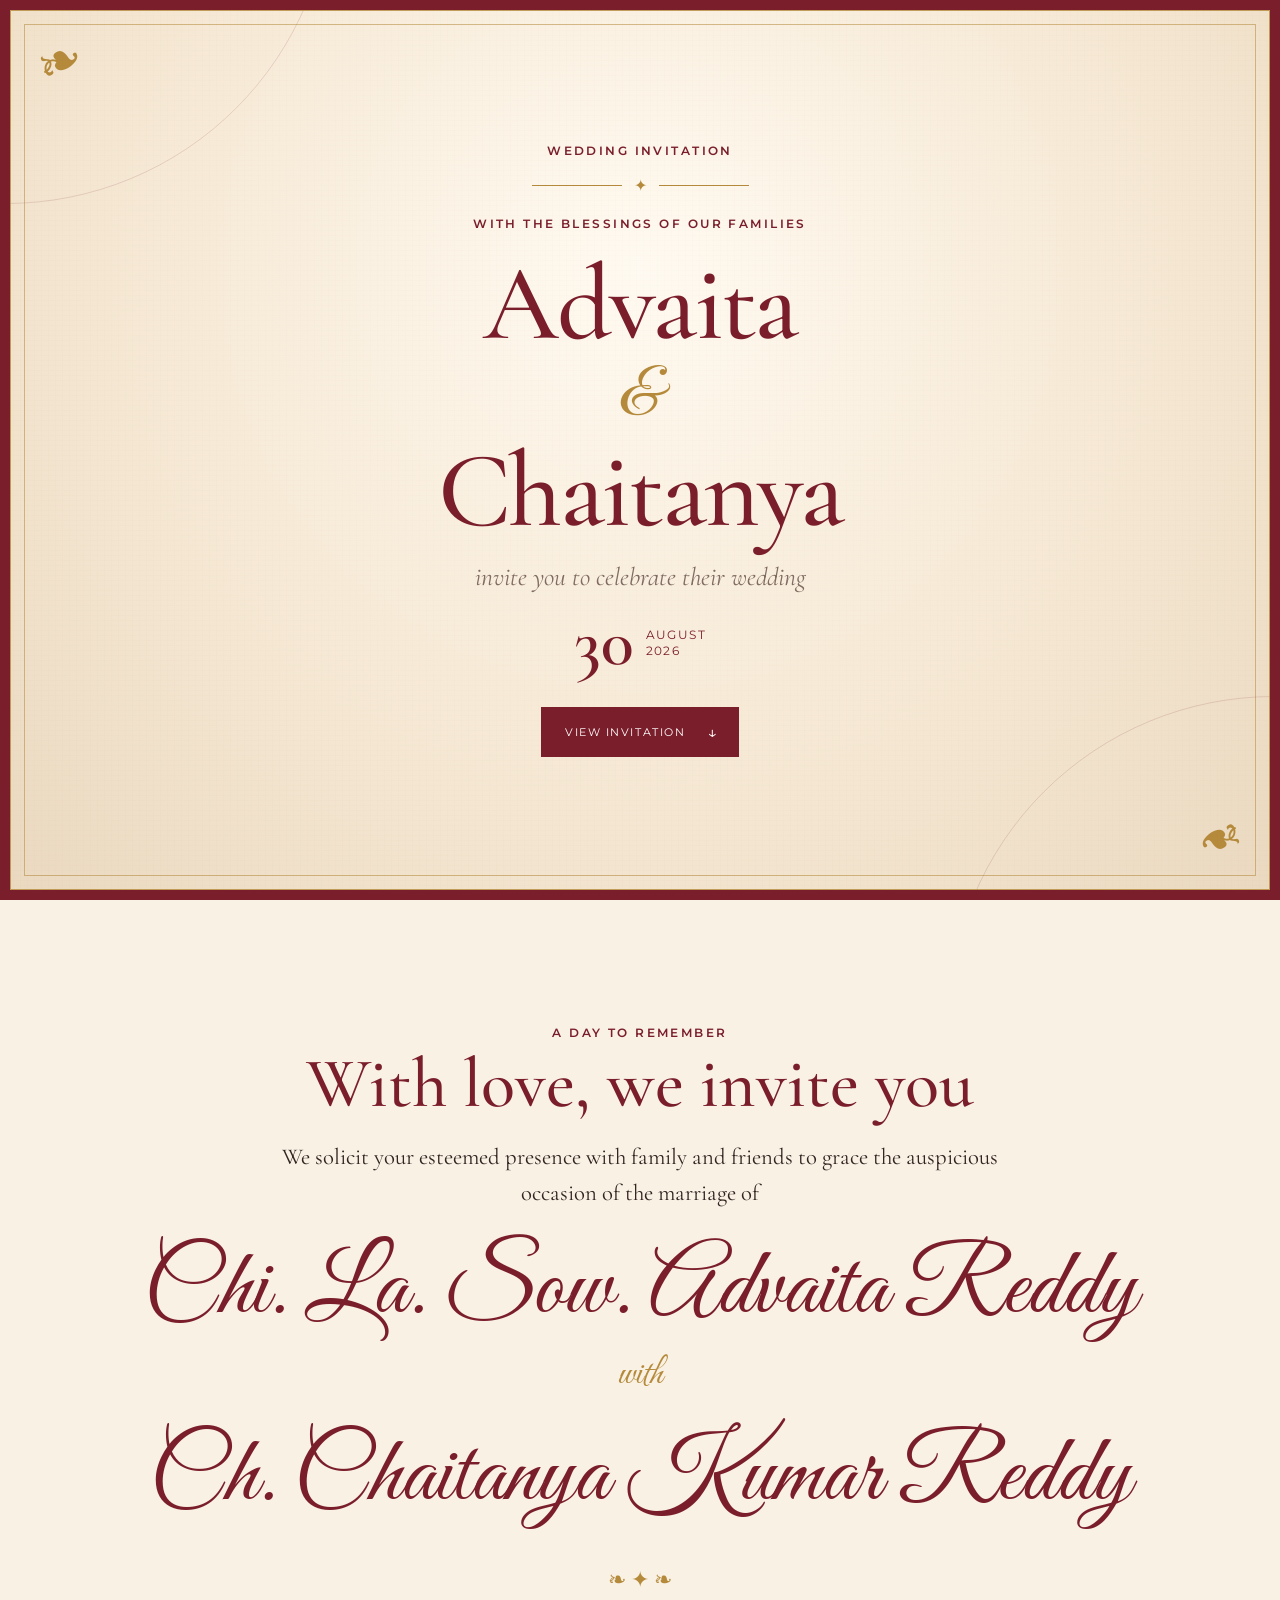
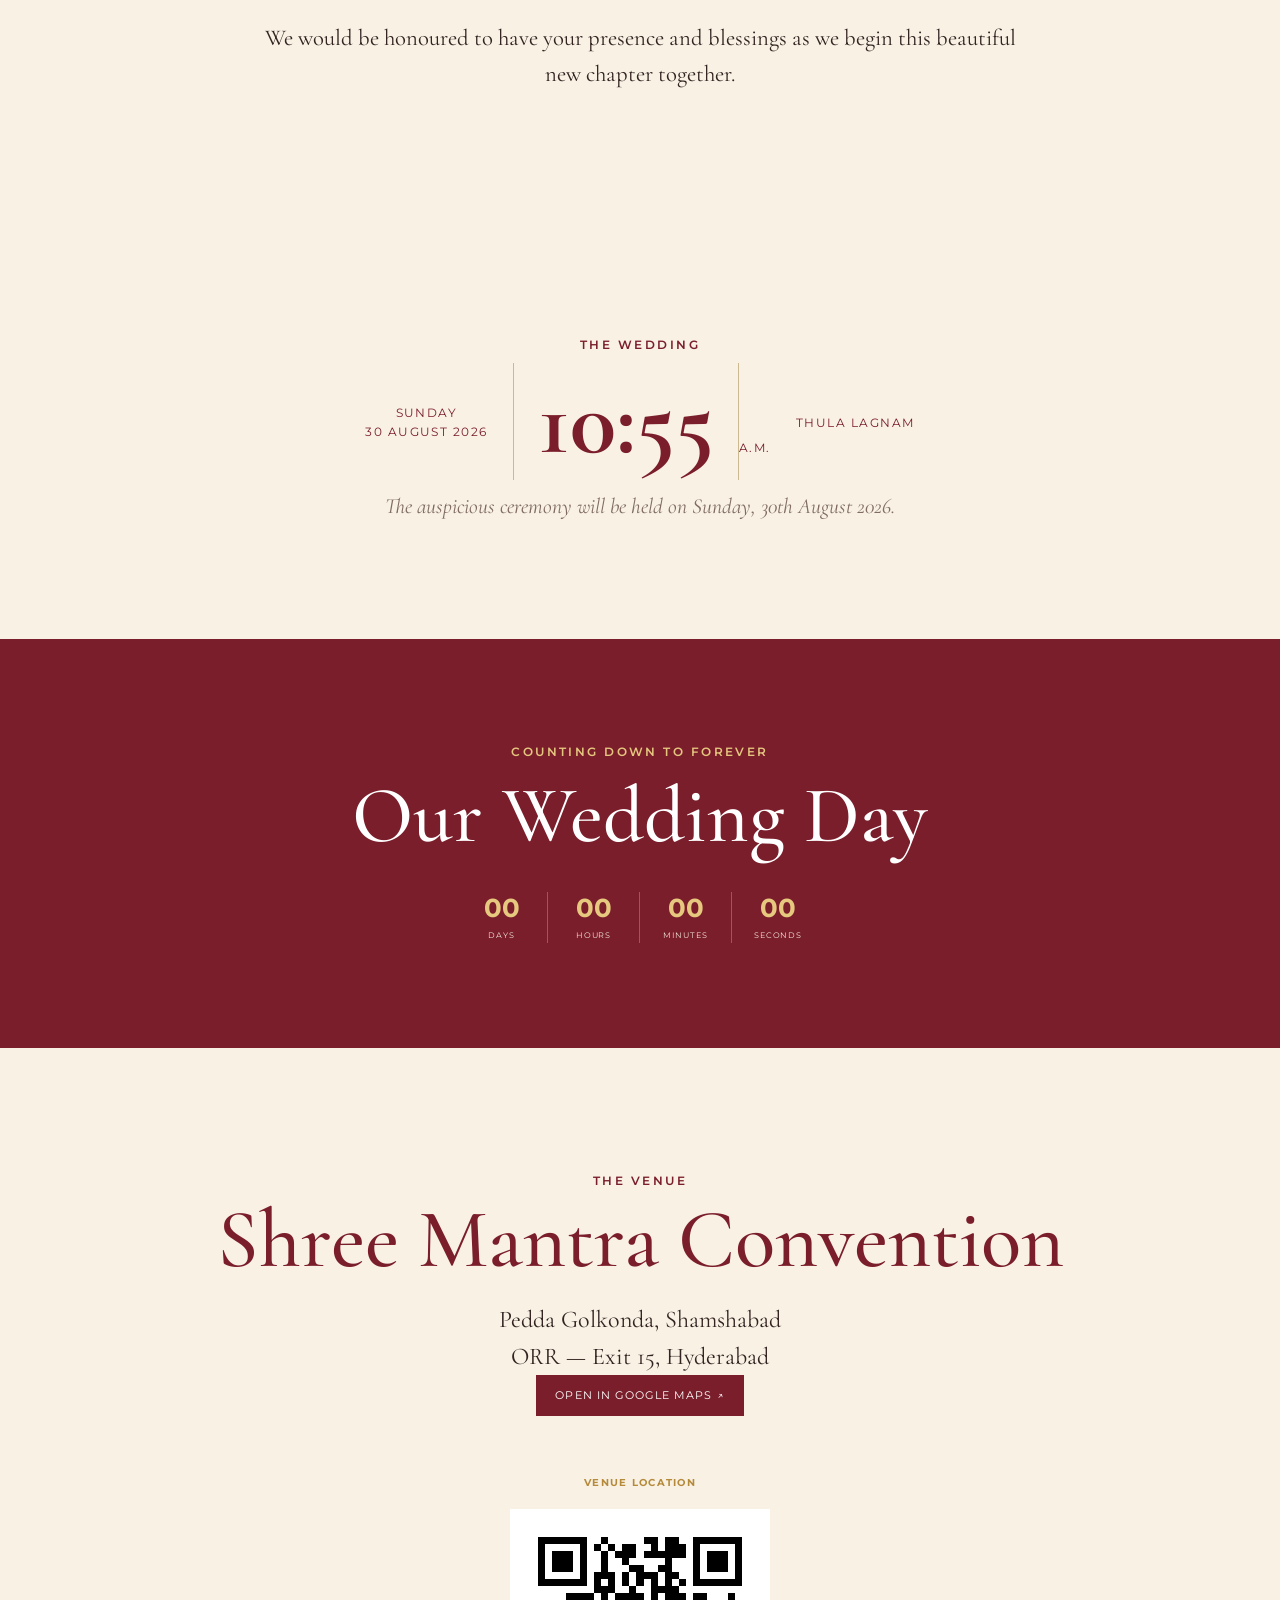
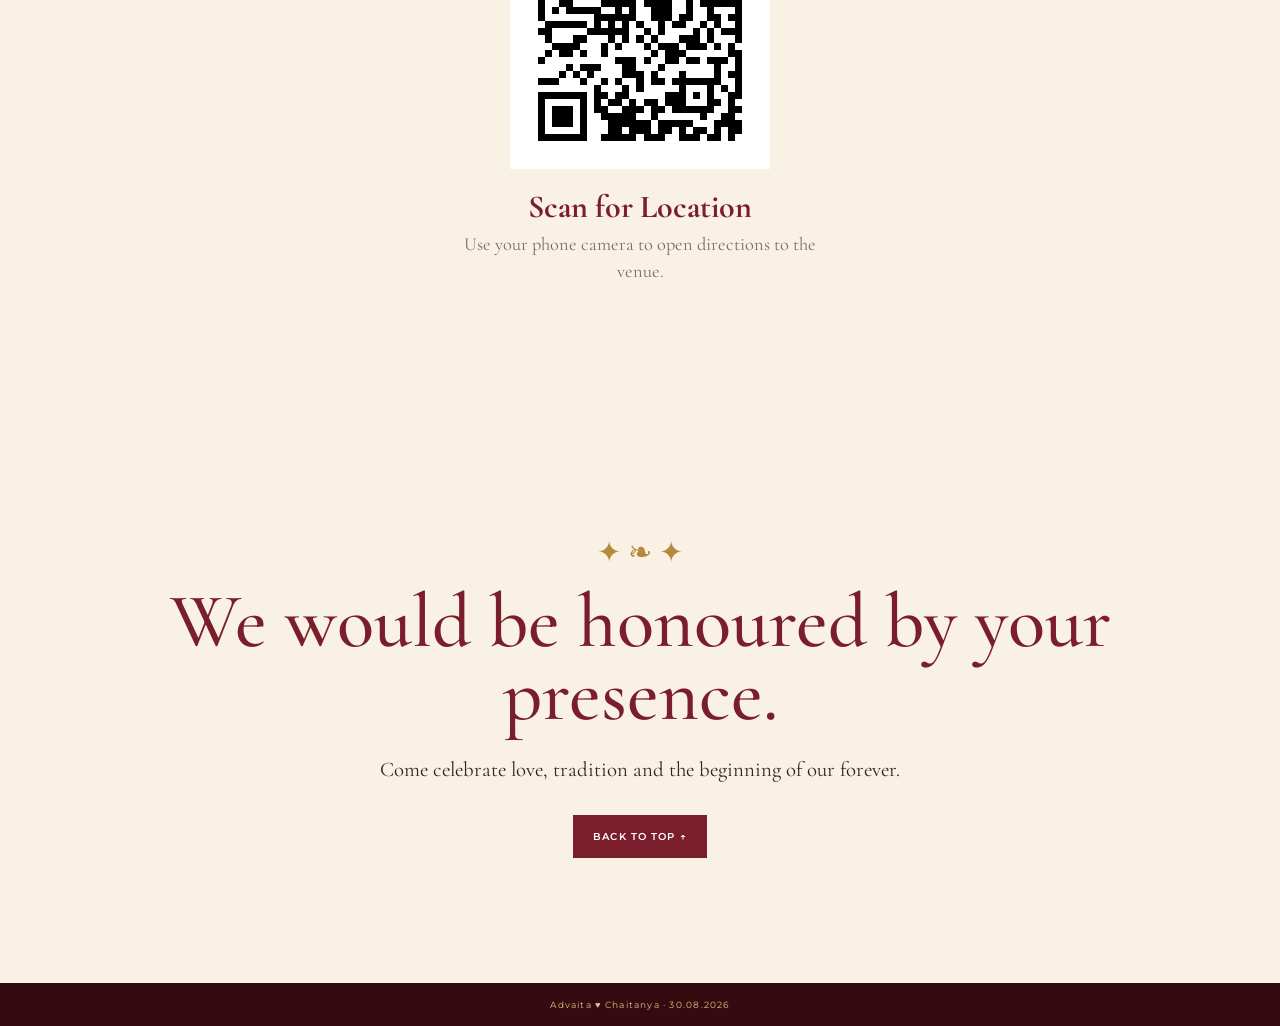
==== commit 01906989: "Place A.M. beside wedding time" ====
--- a/index.html
+++ b/index.html
@@ -1 +1 @@
-<!doctype html><html lang="en"><head><meta charset="utf-8"><meta name="viewport" content="width=device-width,initial-scale=1"><meta name="theme-color" content="#7b1e2b"><meta name="description" content="Advaita & Chaitanya — Wedding Invitation"><title>Advaita & Chaitanya | Wedding</title><link rel="stylesheet" href="style.css"></head><body class="one-page"><div class="grain"></div><header class="cover" id="home"><div class="frame"></div><div class="corner c1">❧</div><div class="corner c2">❧</div><div class="cover-inner"><p class="kicker">WEDDING INVITATION</p><div class="rule"><span></span><i>✦</i><span></span></div><p class="kicker">WITH THE BLESSINGS OF OUR FAMILIES</p><h1>Advaita</h1><div class="amp">&amp;</div><h1>Chaitanya</h1><p class="cover-sub">invite you to celebrate their wedding</p><div class="date-lockup"><span>30</span><small>AUGUST<br>2026</small></div><a class="enter" href="#invitation"><span>VIEW INVITATION</span><b>↓</b></a></div></header><main><section id="invitation" class="section invitation-copy"><p class="eyebrow">A Day To Remember</p><h2>With love, we invite you</h2><p>We solicit your esteemed presence with family and friends to grace the auspicious occasion of the marriage of</p><div class="couple-line"><h3>Chi. La. Sow. Advaita Reddy</h3><div class="with">with</div><h3>Ch. Chaitanya Kumar Reddy</h3></div><div class="ornament">❧ ✦ ❧</div><p>We would be honoured to have your presence and blessings as we begin this beautiful new chapter together.</p></section><section id="wedding" class="marriage-card"><p class="eyebrow">The Wedding</p><div class="muhurtham"><span>Sunday<br>30 August 2026</span><strong>10:55</strong><span>A.M.<br>Thula Lagnam</span></div><p class="wedding-note">The auspicious ceremony will be held on Sunday, 30th August 2026.</p></section><section class="count"><p class="eyebrow">Counting down to forever</p><h2>Our Wedding Day</h2><div class="timer"><div><b id="d">--</b><span>Days</span></div><div><b id="h">--</b><span>Hours</span></div><div><b id="m">--</b><span>Minutes</span></div><div><b id="s">--</b><span>Seconds</span></div></div></section><section id="venue" class="venue-page"><p class="eyebrow">The Venue</p><h2>Shree Mantra Convention</h2><p class="venue-address">Pedda Golkonda, Shamshabad<br>ORR — Exit 15, Hyderabad</p><div class="venue-actions"><a class="map-btn" href="https://www.google.com/maps/search/?api=1&query=Shree+Mantra+Convention+Pedda+Golkonda+Shamshabad+Hyderabad" target="_blank" rel="noopener">Open in Google Maps ↗</a></div><div class="venue-qr-single"><span class="label">Venue Location</span><img src="venue-qr.svg" alt="Venue location QR code"><h3>Scan for Location</h3><p>Use your phone camera to open directions to the venue.</p></div></section><section class="closing"><div class="rings">✦ ❧ ✦</div><h2>We would be honoured by your presence.</h2><p>Come celebrate love, tradition and the beginning of our forever.</p><a class="btn" href="#home">BACK TO TOP ↑</a></section></main><footer>Advaita ♥ Chaitanya · 30.08.2026</footer><script src="script.js"></script></body></html>+<!doctype html><html lang="en"><head><meta charset="utf-8"><meta name="viewport" content="width=device-width,initial-scale=1"><meta name="theme-color" content="#7b1e2b"><meta name="description" content="Advaita & Chaitanya — Wedding Invitation"><title>Advaita & Chaitanya | Wedding</title><link rel="stylesheet" href="style.css"></head><body class="one-page"><div class="grain"></div><header class="cover" id="home"><div class="frame"></div><div class="corner c1">❧</div><div class="corner c2">❧</div><div class="cover-inner"><p class="kicker">WEDDING INVITATION</p><div class="rule"><span></span><i>✦</i><span></span></div><p class="kicker">WITH THE BLESSINGS OF OUR FAMILIES</p><h1>Advaita</h1><div class="amp">&amp;</div><h1>Chaitanya</h1><p class="cover-sub">invite you to celebrate their wedding</p><div class="date-lockup"><span>30</span><small>AUGUST<br>2026</small></div><a class="enter" href="#invitation"><span>VIEW INVITATION</span><b>↓</b></a></div></header><main><section id="invitation" class="section invitation-copy"><p class="eyebrow">A Day To Remember</p><h2>With love, we invite you</h2><p>We solicit your esteemed presence with family and friends to grace the auspicious occasion of the marriage of</p><div class="couple-line"><h3>Chi. La. Sow. Advaita Reddy</h3><div class="with">with</div><h3>Ch. Chaitanya Kumar Reddy</h3></div><div class="ornament">❧ ✦ ❧</div><p>We would be honoured to have your presence and blessings as we begin this beautiful new chapter together.</p></section><section id="wedding" class="marriage-card"><p class="eyebrow">The Wedding</p><div class="muhurtham"><span class="date-side">Sunday<br>30 August 2026</span><div class="time-main"><strong>10:55</strong><span>A.M.</span></div><span class="lagna-side">THULA LAGNAM</span></div><p class="wedding-note">The auspicious ceremony will be held on Sunday, 30th August 2026.</p></section><section class="count"><p class="eyebrow">Counting down to forever</p><h2>Our Wedding Day</h2><div class="timer"><div><b id="d">--</b><span>Days</span></div><div><b id="h">--</b><span>Hours</span></div><div><b id="m">--</b><span>Minutes</span></div><div><b id="s">--</b><span>Seconds</span></div></div></section><section id="venue" class="venue-page"><p class="eyebrow">The Venue</p><h2>Shree Mantra Convention</h2><p class="venue-address">Pedda Golkonda, Shamshabad<br>ORR — Exit 15, Hyderabad</p><div class="venue-actions"><a class="map-btn" href="https://www.google.com/maps/search/?api=1&query=Shree+Mantra+Convention+Pedda+Golkonda+Shamshabad+Hyderabad" target="_blank" rel="noopener">Open in Google Maps ↗</a></div><div class="venue-qr-single"><span class="label">Venue Location</span><img src="venue-qr.svg" alt="Venue location QR code"><h3>Scan for Location</h3><p>Use your phone camera to open directions to the venue.</p></div></section><section class="closing"><div class="rings">✦ ❧ ✦</div><h2>We would be honoured by your presence.</h2><p>Come celebrate love, tradition and the beginning of our forever.</p><a class="btn" href="#home">BACK TO TOP ↑</a></section></main><footer>Advaita ♥ Chaitanya · 30.08.2026</footer><script src="script.js"></script></body></html>
--- a/style.css
+++ b/style.css
@@ -1 +1 @@
-@import url('https://fonts.googleapis.com/css2?family=Cormorant+Garamond:wght@400;500;600;700&family=Great+Vibes&family=Montserrat:wght@400;500;600;700&display=swap');*{box-sizing:border-box;margin:0;padding:0}:root{--maroon:#7b1e2b;--deep:#4d101a;--ivory:#f8f1e4;--gold:#b58a3b;--ink:#332421;--muted:#806c63}html{scroll-behavior:smooth}body{background:var(--ivory);color:var(--ink);font-family:'Cormorant Garamond',Georgia,serif;overflow-x:hidden}body:before{content:'';position:fixed;inset:0;pointer-events:none;opacity:.055;background-image:radial-gradient(#8c705f .65px,transparent .65px);background-size:8px 8px;z-index:50}body:after{content:'';position:fixed;inset:0;pointer-events:none;z-index:100;border:10px solid var(--maroon);box-shadow:inset 0 0 0 1px rgba(181,138,59,.8)}.grain{position:fixed;inset:0;pointer-events:none;z-index:49;opacity:.025;background:repeating-linear-gradient(0deg,transparent 0 4px,#5a3a30 5px),repeating-linear-gradient(90deg,transparent 0 6px,#5a3a30 7px);mix-blend-mode:multiply}.cover{min-height:100svh;position:relative;display:grid;place-items:center;text-align:center;background:radial-gradient(circle at 50% 30%,#fffaf1 0,#f6e9d5 54%,#ead8bf 100%);overflow:hidden;border:0}.cover:before,.cover:after{content:'';position:absolute;width:55vw;height:55vw;max-width:650px;max-height:650px;border:1px solid rgba(123,30,43,.14);border-radius:50%;pointer-events:none}.cover:before{top:-35vw;left:-25vw}.cover:after{bottom:-35vw;right:-25vw}.frame{position:absolute;inset:24px;border:1px solid rgba(181,138,59,.55);pointer-events:none}.corner{position:absolute;color:var(--gold);font-size:3.4rem}.c1{top:30px;left:38px;transform:rotate(-25deg)}.c2{bottom:30px;right:38px;transform:rotate(155deg)}.cover-inner{position:relative;z-index:2;width:min(92%,720px);padding:50px 20px}.rule{display:flex;align-items:center;gap:12px;justify-content:center;margin:18px auto 20px;color:var(--gold)}.rule span{height:1px;width:90px;background:var(--gold)}.rule i{font-style:normal}.kicker,.eyebrow{font-family:Montserrat,Arial,sans-serif;text-transform:uppercase;letter-spacing:.2em;font-size:.66rem;font-weight:600;color:var(--maroon)}.cover-inner .rule + .kicker{margin-bottom:1.45rem}.cover h1{font-size:clamp(3.6rem,12.5vw,6.7rem);line-height:.86;font-weight:500;color:var(--maroon);letter-spacing:-.025em;margin:0}.amp{font-family:'Great Vibes',cursive;color:var(--gold);font-size:4.2rem;line-height:1.15;margin:.55rem 0}.cover-sub{font-size:1.5rem;font-style:italic;margin:1.5rem auto;color:var(--muted)}.date-lockup{display:flex;align-items:center;justify-content:center;gap:13px;color:var(--maroon);margin:1.3rem auto}.date-lockup span{font-size:4.25rem;font-weight:600;line-height:.8}.date-lockup small{font-family:Montserrat,Arial,sans-serif;text-align:left;font-size:.65rem;line-height:1.4;letter-spacing:.13em}.enter{display:inline-flex;align-items:center;gap:22px;text-decoration:none;color:#fff;background:var(--maroon);border:1px solid var(--maroon);padding:14px 19px 14px 23px;margin-top:1rem;font-family:Montserrat,Arial,sans-serif;font-size:.65rem;letter-spacing:.14em;transition:.3s}.enter b{font-size:1.05rem;font-weight:400}.enter:hover{background:var(--deep);transform:translateY(-2px)}main{background:var(--ivory)}.section,.invitation-copy,.marriage-card,.count,.venue-page,.website-qr-section,.closing{width:100%;max-width:none;margin:0;text-align:center;border:0;position:relative}.section,.invitation-copy{padding:125px 8vw;background:transparent}.invitation-copy h2,.marriage-card h2,.venue-page h2,.closing h2,.website-qr-section h2{font-size:clamp(3rem,10vw,6rem);font-weight:500;color:var(--maroon);line-height:.9;margin:.7rem 0 1.4rem}.invitation-copy>p:not(.eyebrow){font-size:1.25rem;line-height:1.55;max-width:680px;margin:auto}.invitation-copy h3{font-family:'Great Vibes',cursive;font-size:clamp(3.2rem,11vw,6rem);font-weight:400;color:var(--maroon);margin:1.2rem 0 0}.with{font-family:'Great Vibes',cursive;font-size:2.3rem;color:var(--gold);margin:.1rem}.ornament{margin:1.8rem auto;color:var(--gold);font-size:1.4rem}.marriage-card{padding:120px 8vw;background:transparent}.muhurtham{display:flex;justify-content:center;align-items:center;gap:25px;margin:1.8rem 0;color:var(--maroon)}.muhurtham span{font-family:Montserrat,Arial,sans-serif;text-transform:uppercase;letter-spacing:.12em;font-size:.62rem}.muhurtham strong{font-size:clamp(4rem,13vw,6rem);line-height:.8;border-inline:1px solid #cdb98f;padding:0 24px}.wedding-note{font-size:1.15rem;color:var(--muted);font-style:italic}.count{padding:105px 8vw;background:var(--maroon);color:#fff}.count .eyebrow{color:#e4c67f}.count h2{font-size:clamp(3rem,9vw,5rem);font-weight:500;margin:.5rem 0}.timer{display:flex;justify-content:center;gap:0;margin-top:1.8rem}.timer div{min-width:92px;padding:0 16px;border-right:1px solid rgba(255,255,255,.25)}.timer div:last-child{border-right:0}.timer b{display:block;font-family:Montserrat,Arial,sans-serif;font-size:1.6rem;color:#e6c87f}.timer span{font-family:Montserrat,Arial,sans-serif;text-transform:uppercase;font-size:.48rem;letter-spacing:.12em;color:#f3e6d6}.venue-page{padding:125px 8vw;background:transparent}.venue-page h2{font-size:clamp(3rem,10vw,6rem)}.venue-address{font-size:1.35rem;line-height:1.5}.venue-time{color:var(--maroon);font-family:Montserrat,Arial,sans-serif;font-size:.65rem;letter-spacing:.13em;text-transform:uppercase;margin:1.3rem 0 1.7rem}.map-btn{display:inline-block;background:var(--maroon);color:#fff;text-decoration:none;padding:14px 19px;font-family:Montserrat,Arial,sans-serif;text-transform:uppercase;letter-spacing:.1em;font-size:.62rem}.venue-qr-single{margin:55px auto 0;max-width:390px}.venue-qr-single img{display:block;width:260px;height:260px;object-fit:contain;background:#fff;margin:18px auto}.venue-qr-single h3{font-size:2rem;color:var(--maroon);margin:10px 0 5px}.venue-qr-single p,.website-qr-section p{font-size:1rem;line-height:1.45;color:var(--muted)}.label{font-family:Montserrat,Arial,sans-serif;text-transform:uppercase;letter-spacing:.13em;font-size:.56rem;color:var(--gold);font-weight:700}.website-qr-section{padding:115px 8vw;background:#f2e5d1;border-top:1px solid rgba(181,138,59,.35);border-bottom:1px solid rgba(181,138,59,.35)}.website-qr-section img{display:block;width:230px;height:230px;object-fit:contain;background:#fff;margin:30px auto 18px}.closing{padding:125px 8vw;background:transparent}.rings{color:var(--gold);font-size:1.8rem;margin-bottom:1rem}.closing p{font-size:1.2rem;line-height:1.55;max-width:620px;margin:1rem auto 1.8rem}.btn{display:inline-block;text-decoration:none;font-family:Montserrat,Arial,sans-serif;text-transform:uppercase;letter-spacing:.11em;font-size:.6rem;font-weight:600;padding:14px 19px;background:var(--maroon);color:#fff;border:1px solid var(--maroon);transition:.25s}.btn:hover{background:var(--deep);transform:translateY(-2px)}footer{text-align:center;background:#350b12;color:#e1c37e;padding:16px;font-family:Montserrat,Arial,sans-serif;font-size:.56rem;letter-spacing:.13em}@media(max-width:620px){.frame{inset:12px}.corner{font-size:2.5rem}.c1{top:20px;left:22px}.c2{bottom:20px;right:22px}.muhurtham{gap:12px}.muhurtham strong{padding:0 12px}.timer div{min-width:68px;padding:0 8px}.timer b{font-size:1.3rem}.venue-qr-single img,.website-qr-section img{width:230px;height:230px}body:after{border-width:7px}}+@import url('https://fonts.googleapis.com/css2?family=Cormorant+Garamond:wght@400;500;600;700&family=Great+Vibes&family=Montserrat:wght@400;500;600;700&display=swap');*{box-sizing:border-box;margin:0;padding:0}:root{--maroon:#7b1e2b;--deep:#4d101a;--ivory:#f8f1e4;--gold:#b58a3b;--ink:#332421;--muted:#806c63}html{scroll-behavior:smooth}body{background:var(--ivory);color:var(--ink);font-family:'Cormorant Garamond',Georgia,serif;overflow-x:hidden}body:before{content:'';position:fixed;inset:0;pointer-events:none;opacity:.055;background-image:radial-gradient(#8c705f .65px,transparent .65px);background-size:8px 8px;z-index:50}body:after{content:'';position:fixed;inset:0;pointer-events:none;z-index:100;border:10px solid var(--maroon);box-shadow:inset 0 0 0 1px rgba(181,138,59,.8)}.grain{position:fixed;inset:0;pointer-events:none;z-index:49;opacity:.025;background:repeating-linear-gradient(0deg,transparent 0 4px,#5a3a30 5px),repeating-linear-gradient(90deg,transparent 0 6px,#5a3a30 7px);mix-blend-mode:multiply}.cover{min-height:100svh;position:relative;display:grid;place-items:center;text-align:center;background:radial-gradient(circle at 50% 30%,#fffaf1 0,#f6e9d5 54%,#ead8bf 100%);overflow:hidden;border:0}.cover:before,.cover:after{content:'';position:absolute;width:55vw;height:55vw;max-width:650px;max-height:650px;border:1px solid rgba(123,30,43,.14);border-radius:50%;pointer-events:none}.cover:before{top:-35vw;left:-25vw}.cover:after{bottom:-35vw;right:-25vw}.frame{position:absolute;inset:24px;border:1px solid rgba(181,138,59,.55);pointer-events:none}.corner{position:absolute;color:var(--gold);font-size:3.4rem}.c1{top:30px;left:38px;transform:rotate(-25deg)}.c2{bottom:30px;right:38px;transform:rotate(155deg)}.cover-inner{position:relative;z-index:2;width:min(92%,720px);padding:50px 20px}.rule{display:flex;align-items:center;gap:12px;justify-content:center;margin:18px auto 20px;color:var(--gold)}.rule span{height:1px;width:90px;background:var(--gold)}.rule i{font-style:normal}.kicker,.eyebrow{font-family:Montserrat,Arial,sans-serif;text-transform:uppercase;letter-spacing:.2em;font-size:.76rem;font-weight:600;color:var(--maroon)}.cover-inner .rule + .kicker{margin-bottom:1.7rem}.cover h1{font-size:clamp(3.6rem,12.5vw,6.7rem);line-height:.86;font-weight:500;color:var(--maroon);letter-spacing:-.025em;margin:0}.amp{font-family:'Great Vibes',cursive;color:var(--gold);font-size:4.2rem;line-height:1.15;margin:.55rem 0}.cover-sub{font-size:1.6rem;font-style:italic;margin:1.5rem auto;color:var(--muted)}.date-lockup{display:flex;align-items:center;justify-content:center;gap:13px;color:var(--maroon);margin:1.3rem auto}.date-lockup span{font-size:4.25rem;font-weight:600;line-height:.8}.date-lockup small{font-family:Montserrat,Arial,sans-serif;text-align:left;font-size:.72rem;line-height:1.4;letter-spacing:.13em}.enter{display:inline-flex;align-items:center;gap:22px;text-decoration:none;color:#fff;background:var(--maroon);border:1px solid var(--maroon);padding:14px 19px 14px 23px;margin-top:1rem;font-family:Montserrat,Arial,sans-serif;font-size:.68rem;letter-spacing:.14em;transition:.3s}.enter b{font-size:1.05rem;font-weight:400}.enter:hover{background:var(--deep);transform:translateY(-2px)}main{background:var(--ivory)}.section,.invitation-copy,.marriage-card,.count,.venue-page,.closing{width:100%;max-width:none;margin:0;text-align:center;border:0;position:relative}.section,.invitation-copy{padding:125px 8vw;background:transparent}.invitation-copy h2,.marriage-card h2,.venue-page h2,.closing h2{font-size:clamp(2.6rem,8vw,5.1rem);font-weight:500;color:var(--maroon);line-height:.95;margin:.7rem 0 1.4rem}.invitation-copy h2{font-size:clamp(2.4rem,6.5vw,4.4rem)}.invitation-copy>p:not(.eyebrow){font-size:1.42rem;line-height:1.55;max-width:760px;margin:auto}.invitation-copy h3{font-family:'Great Vibes',cursive;font-size:clamp(3.2rem,11vw,6rem);font-weight:400;color:var(--maroon);margin:1.2rem 0 0}.with{font-family:'Great Vibes',cursive;font-size:2.3rem;color:var(--gold);margin:.1rem}.ornament{margin:1.8rem auto;color:var(--gold);font-size:1.4rem}.marriage-card{padding:120px 8vw;background:transparent}.marriage-card .eyebrow{font-size:.78rem}.muhurtham{display:flex;justify-content:center;align-items:center;gap:25px;margin:2rem 0;color:var(--maroon)}.muhurtham span{font-family:Montserrat,Arial,sans-serif;text-transform:uppercase;letter-spacing:.12em;font-size:.78rem;line-height:1.55}.muhurtham strong{font-size:clamp(4rem,13vw,6rem);line-height:.8;border-inline:1px solid #cdb98f;padding:0 24px}.wedding-note{font-size:1.35rem;color:var(--muted);font-style:italic}.count{padding:105px 8vw;background:var(--maroon);color:#fff}.count .eyebrow{color:#e4c67f}.count h2{font-size:clamp(3rem,9vw,5rem);font-weight:500;margin:.5rem 0}.timer{display:flex;justify-content:center;gap:0;margin-top:1.8rem}.timer div{min-width:92px;padding:0 16px;border-right:1px solid rgba(255,255,255,.25)}.timer div:last-child{border-right:0}.timer b{display:block;font-family:Montserrat,Arial,sans-serif;font-size:1.6rem;color:#e6c87f}.timer span{font-family:Montserrat,Arial,sans-serif;text-transform:uppercase;font-size:.48rem;letter-spacing:.12em;color:#f3e6d6}.venue-page{padding:125px 8vw;background:transparent}.venue-page h2{font-size:clamp(2.8rem,8vw,5.2rem)}.venue-page .eyebrow{font-size:.78rem}.venue-address{font-size:1.5rem;line-height:1.55}.map-btn{display:inline-block;background:var(--maroon);color:#fff;text-decoration:none;padding:14px 19px;font-family:Montserrat,Arial,sans-serif;text-transform:uppercase;letter-spacing:.1em;font-size:.66rem}.venue-qr-single{margin:55px auto 0;max-width:390px}.venue-qr-single img{display:block;width:260px;height:260px;object-fit:contain;background:#fff;margin:18px auto}.venue-qr-single h3{font-size:2rem;color:var(--maroon);margin:10px 0 5px}.venue-qr-single p{font-size:1.15rem;line-height:1.45;color:var(--muted)}.label{font-family:Montserrat,Arial,sans-serif;text-transform:uppercase;letter-spacing:.13em;font-size:.62rem;color:var(--gold);font-weight:700}.closing{padding:125px 8vw;background:transparent}.rings{color:var(--gold);font-size:1.8rem;margin-bottom:1rem}.closing h2{font-size:clamp(2.7rem,7vw,4.8rem)}.closing p{font-size:1.3rem;line-height:1.55;max-width:680px;margin:1rem auto 1.8rem}.btn{display:inline-block;text-decoration:none;font-family:Montserrat,Arial,sans-serif;text-transform:uppercase;letter-spacing:.11em;font-size:.64rem;font-weight:600;padding:14px 19px;background:var(--maroon);color:#fff;border:1px solid var(--maroon);transition:.25s}.btn:hover{background:var(--deep);transform:translateY(-2px)}footer{text-align:center;background:#350b12;color:#e1c37e;padding:16px;font-family:Montserrat,Arial,sans-serif;font-size:.58rem;letter-spacing:.13em}@media(max-width:620px){.frame{inset:12px}.corner{font-size:2.5rem}.c1{top:20px;left:22px}.c2{bottom:20px;right:22px}.muhurtham{gap:12px}.muhurtham strong{padding:0 12px}.timer div{min-width:68px;padding:0 8px}.timer b{font-size:1.3rem}.venue-qr-single img{width:230px;height:230px}body:after{border-width:7px}}
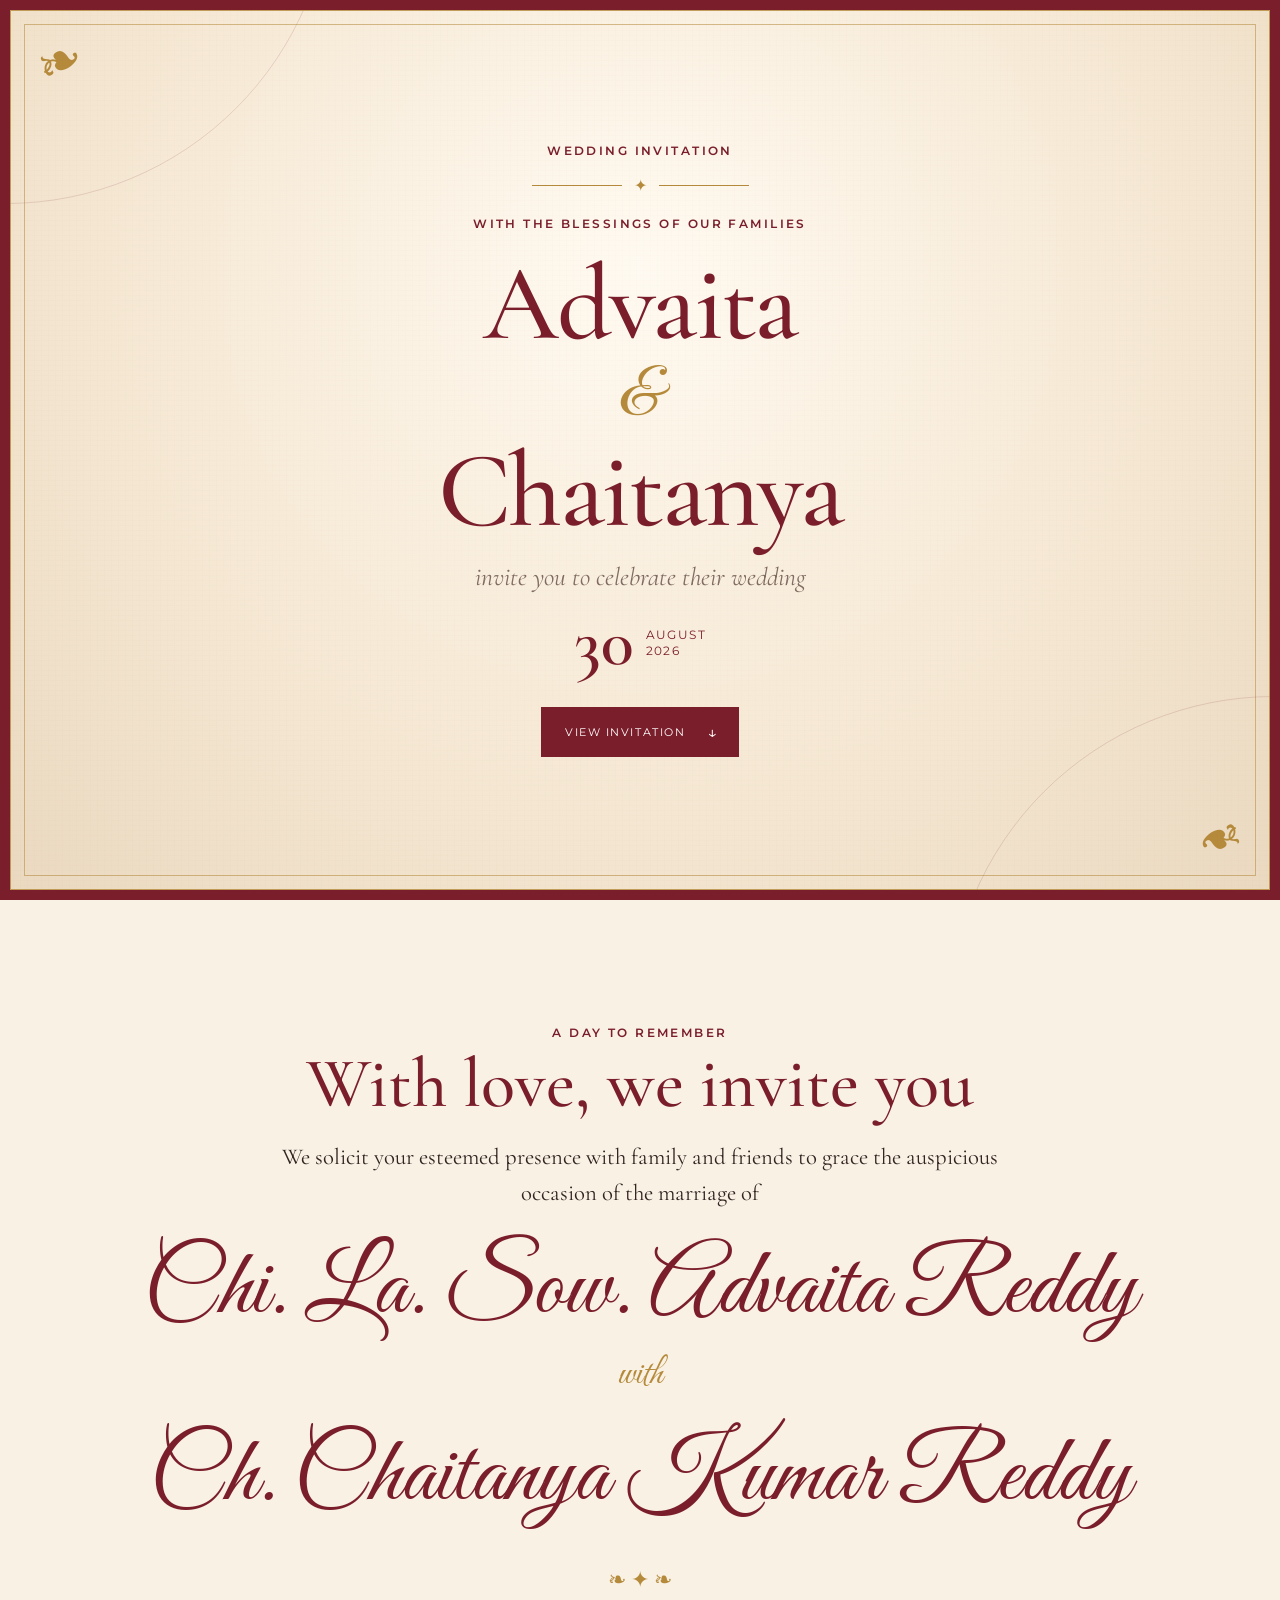
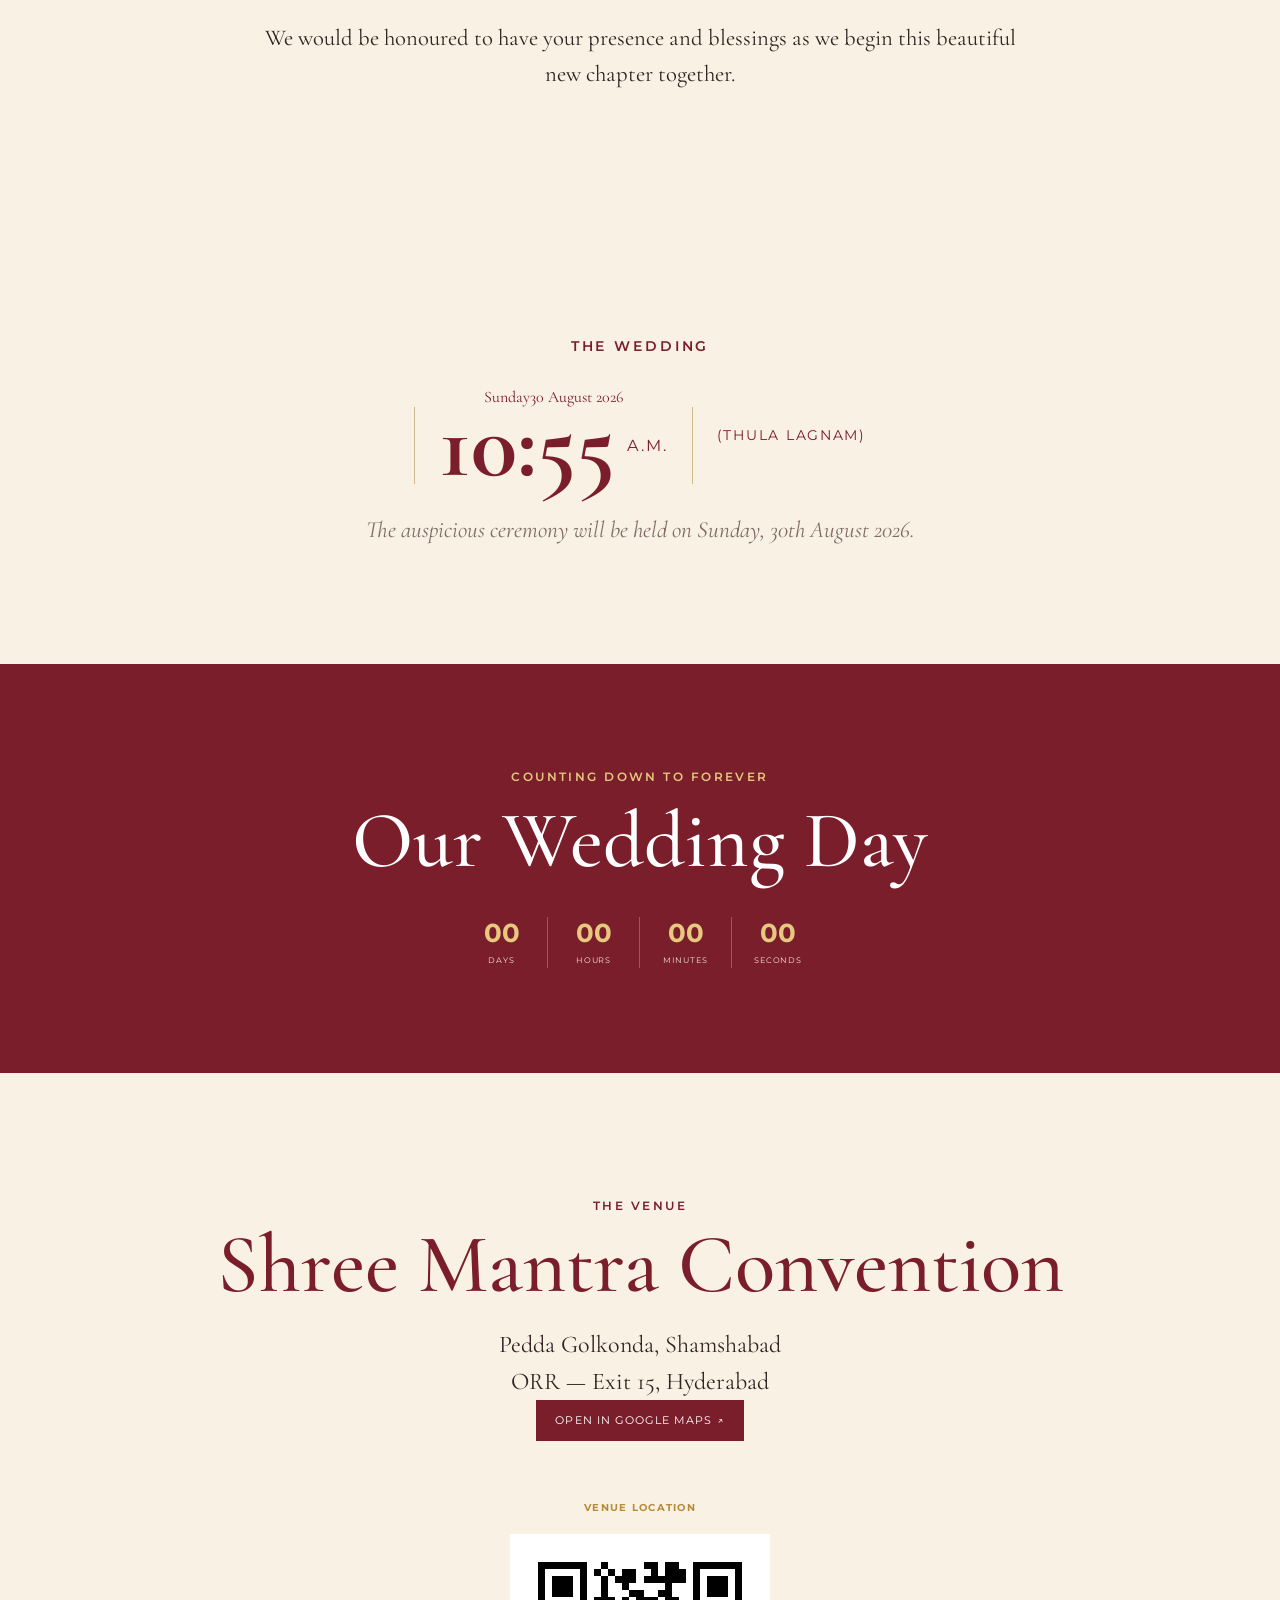
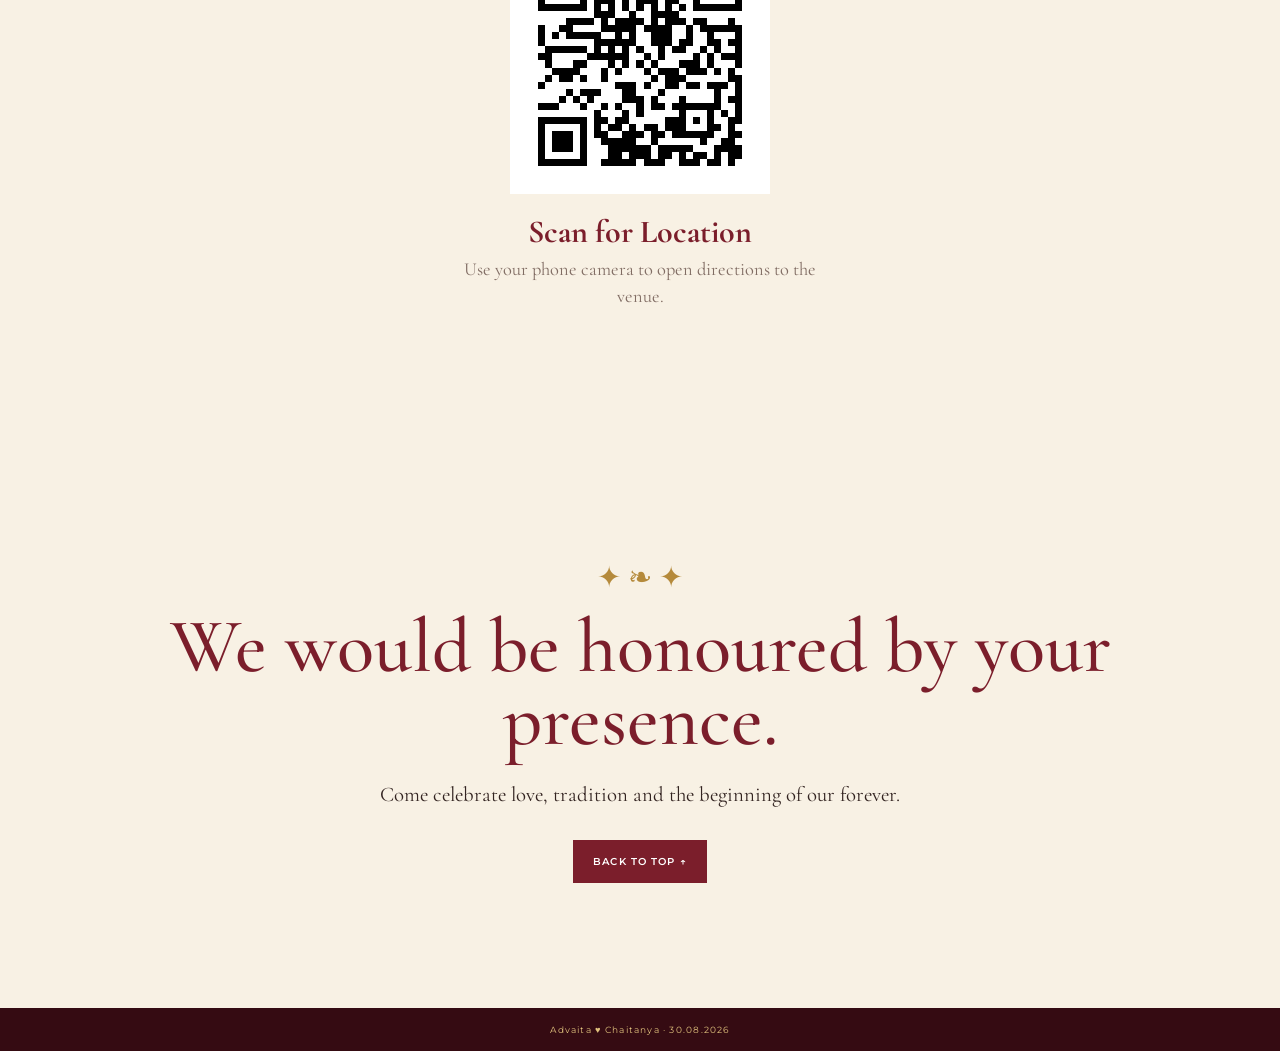
==== commit 00d87218: "Refine wedding date and muhurtham typography" ====
--- a/index.html
+++ b/index.html
@@ -1 +1 @@
-<!doctype html><html lang="en"><head><meta charset="utf-8"><meta name="viewport" content="width=device-width,initial-scale=1"><meta name="theme-color" content="#7b1e2b"><meta name="description" content="Advaita & Chaitanya — Wedding Invitation"><title>Advaita & Chaitanya | Wedding</title><link rel="stylesheet" href="style.css"></head><body class="one-page"><div class="grain"></div><header class="cover" id="home"><div class="frame"></div><div class="corner c1">❧</div><div class="corner c2">❧</div><div class="cover-inner"><p class="kicker">WEDDING INVITATION</p><div class="rule"><span></span><i>✦</i><span></span></div><p class="kicker">WITH THE BLESSINGS OF OUR FAMILIES</p><h1>Advaita</h1><div class="amp">&amp;</div><h1>Chaitanya</h1><p class="cover-sub">invite you to celebrate their wedding</p><div class="date-lockup"><span>30</span><small>AUGUST<br>2026</small></div><a class="enter" href="#invitation"><span>VIEW INVITATION</span><b>↓</b></a></div></header><main><section id="invitation" class="section invitation-copy"><p class="eyebrow">A Day To Remember</p><h2>With love, we invite you</h2><p>We solicit your esteemed presence with family and friends to grace the auspicious occasion of the marriage of</p><div class="couple-line"><h3>Chi. La. Sow. Advaita Reddy</h3><div class="with">with</div><h3>Ch. Chaitanya Kumar Reddy</h3></div><div class="ornament">❧ ✦ ❧</div><p>We would be honoured to have your presence and blessings as we begin this beautiful new chapter together.</p></section><section id="wedding" class="marriage-card"><p class="eyebrow">The Wedding</p><div class="muhurtham"><span class="date-side">Sunday<br>30 August 2026</span><div class="time-main"><strong>10:55</strong><span>A.M.</span></div><span class="lagna-side">THULA LAGNAM</span></div><p class="wedding-note">The auspicious ceremony will be held on Sunday, 30th August 2026.</p></section><section class="count"><p class="eyebrow">Counting down to forever</p><h2>Our Wedding Day</h2><div class="timer"><div><b id="d">--</b><span>Days</span></div><div><b id="h">--</b><span>Hours</span></div><div><b id="m">--</b><span>Minutes</span></div><div><b id="s">--</b><span>Seconds</span></div></div></section><section id="venue" class="venue-page"><p class="eyebrow">The Venue</p><h2>Shree Mantra Convention</h2><p class="venue-address">Pedda Golkonda, Shamshabad<br>ORR — Exit 15, Hyderabad</p><div class="venue-actions"><a class="map-btn" href="https://www.google.com/maps/search/?api=1&query=Shree+Mantra+Convention+Pedda+Golkonda+Shamshabad+Hyderabad" target="_blank" rel="noopener">Open in Google Maps ↗</a></div><div class="venue-qr-single"><span class="label">Venue Location</span><img src="venue-qr.svg" alt="Venue location QR code"><h3>Scan for Location</h3><p>Use your phone camera to open directions to the venue.</p></div></section><section class="closing"><div class="rings">✦ ❧ ✦</div><h2>We would be honoured by your presence.</h2><p>Come celebrate love, tradition and the beginning of our forever.</p><a class="btn" href="#home">BACK TO TOP ↑</a></section></main><footer>Advaita ♥ Chaitanya · 30.08.2026</footer><script src="script.js"></script></body></html>+<!doctype html><html lang="en"><head><meta charset="utf-8"><meta name="viewport" content="width=device-width,initial-scale=1"><meta name="theme-color" content="#7b1e2b"><meta name="description" content="Advaita & Chaitanya — Wedding Invitation"><title>Advaita & Chaitanya | Wedding</title><link rel="stylesheet" href="style.css"></head><body class="one-page"><div class="grain"></div><header class="cover" id="home"><div class="frame"></div><div class="corner c1">❧</div><div class="corner c2">❧</div><div class="cover-inner"><p class="kicker">WEDDING INVITATION</p><div class="rule"><span></span><i>✦</i><span></span></div><p class="kicker">WITH THE BLESSINGS OF OUR FAMILIES</p><h1>Advaita</h1><div class="amp">&amp;</div><h1>Chaitanya</h1><p class="cover-sub">invite you to celebrate their wedding</p><div class="date-lockup"><span>30</span><small>AUGUST<br>2026</small></div><a class="enter" href="#invitation"><span>VIEW INVITATION</span><b>↓</b></a></div></header><main><section id="invitation" class="section invitation-copy"><p class="eyebrow">A Day To Remember</p><h2>With love, we invite you</h2><p>We solicit your esteemed presence with family and friends to grace the auspicious occasion of the marriage of</p><div class="couple-line"><h3>Chi. La. Sow. Advaita Reddy</h3><div class="with">with</div><h3>Ch. Chaitanya Kumar Reddy</h3></div><div class="ornament">❧ ✦ ❧</div><p>We would be honoured to have your presence and blessings as we begin this beautiful new chapter together.</p></section><section id="wedding" class="marriage-card"><p class="eyebrow">The Wedding</p><div class="muhurtham"><div class="date-time-row"><div class="date-main"><span>Sunday</span><span>30 August 2026</span></div><div class="time-main"><strong>10:55</strong><span>A.M.</span></div></div><div class="lagna-side">(Thula Lagnam)</div></div><p class="wedding-note">The auspicious ceremony will be held on Sunday, 30th August 2026.</p></section><section class="count"><p class="eyebrow">Counting down to forever</p><h2>Our Wedding Day</h2><div class="timer"><div><b id="d">--</b><span>Days</span></div><div><b id="h">--</b><span>Hours</span></div><div><b id="m">--</b><span>Minutes</span></div><div><b id="s">--</b><span>Seconds</span></div></div></section><section id="venue" class="venue-page"><p class="eyebrow">The Venue</p><h2>Shree Mantra Convention</h2><p class="venue-address">Pedda Golkonda, Shamshabad<br>ORR — Exit 15, Hyderabad</p><div class="venue-actions"><a class="map-btn" href="https://www.google.com/maps/search/?api=1&query=Shree+Mantra+Convention+Pedda+Golkonda+Shamshabad+Hyderabad" target="_blank" rel="noopener">Open in Google Maps ↗</a></div><div class="venue-qr-single"><span class="label">Venue Location</span><img src="venue-qr.svg" alt="Venue location QR code"><h3>Scan for Location</h3><p>Use your phone camera to open directions to the venue.</p></div></section><section class="closing"><div class="rings">✦ ❧ ✦</div><h2>We would be honoured by your presence.</h2><p>Come celebrate love, tradition and the beginning of our forever.</p><a class="btn" href="#home">BACK TO TOP ↑</a></section></main><footer>Advaita ♥ Chaitanya · 30.08.2026</footer><script src="script.js"></script></body></html>
--- a/style.css
+++ b/style.css
@@ -1 +1 @@
-@import url('https://fonts.googleapis.com/css2?family=Cormorant+Garamond:wght@400;500;600;700&family=Great+Vibes&family=Montserrat:wght@400;500;600;700&display=swap');*{box-sizing:border-box;margin:0;padding:0}:root{--maroon:#7b1e2b;--deep:#4d101a;--ivory:#f8f1e4;--gold:#b58a3b;--ink:#332421;--muted:#806c63}html{scroll-behavior:smooth}body{background:var(--ivory);color:var(--ink);font-family:'Cormorant Garamond',Georgia,serif;overflow-x:hidden}body:before{content:'';position:fixed;inset:0;pointer-events:none;opacity:.055;background-image:radial-gradient(#8c705f .65px,transparent .65px);background-size:8px 8px;z-index:50}body:after{content:'';position:fixed;inset:0;pointer-events:none;z-index:100;border:10px solid var(--maroon);box-shadow:inset 0 0 0 1px rgba(181,138,59,.8)}.grain{position:fixed;inset:0;pointer-events:none;z-index:49;opacity:.025;background:repeating-linear-gradient(0deg,transparent 0 4px,#5a3a30 5px),repeating-linear-gradient(90deg,transparent 0 6px,#5a3a30 7px);mix-blend-mode:multiply}.cover{min-height:100svh;position:relative;display:grid;place-items:center;text-align:center;background:radial-gradient(circle at 50% 30%,#fffaf1 0,#f6e9d5 54%,#ead8bf 100%);overflow:hidden;border:0}.cover:before,.cover:after{content:'';position:absolute;width:55vw;height:55vw;max-width:650px;max-height:650px;border:1px solid rgba(123,30,43,.14);border-radius:50%;pointer-events:none}.cover:before{top:-35vw;left:-25vw}.cover:after{bottom:-35vw;right:-25vw}.frame{position:absolute;inset:24px;border:1px solid rgba(181,138,59,.55);pointer-events:none}.corner{position:absolute;color:var(--gold);font-size:3.4rem}.c1{top:30px;left:38px;transform:rotate(-25deg)}.c2{bottom:30px;right:38px;transform:rotate(155deg)}.cover-inner{position:relative;z-index:2;width:min(92%,720px);padding:50px 20px}.rule{display:flex;align-items:center;gap:12px;justify-content:center;margin:18px auto 20px;color:var(--gold)}.rule span{height:1px;width:90px;background:var(--gold)}.rule i{font-style:normal}.kicker,.eyebrow{font-family:Montserrat,Arial,sans-serif;text-transform:uppercase;letter-spacing:.2em;font-size:.76rem;font-weight:600;color:var(--maroon)}.cover-inner .rule + .kicker{margin-bottom:1.7rem}.cover h1{font-size:clamp(3.6rem,12.5vw,6.7rem);line-height:.86;font-weight:500;color:var(--maroon);letter-spacing:-.025em;margin:0}.amp{font-family:'Great Vibes',cursive;color:var(--gold);font-size:4.2rem;line-height:1.15;margin:.55rem 0}.cover-sub{font-size:1.6rem;font-style:italic;margin:1.5rem auto;color:var(--muted)}.date-lockup{display:flex;align-items:center;justify-content:center;gap:13px;color:var(--maroon);margin:1.3rem auto}.date-lockup span{font-size:4.25rem;font-weight:600;line-height:.8}.date-lockup small{font-family:Montserrat,Arial,sans-serif;text-align:left;font-size:.72rem;line-height:1.4;letter-spacing:.13em}.enter{display:inline-flex;align-items:center;gap:22px;text-decoration:none;color:#fff;background:var(--maroon);border:1px solid var(--maroon);padding:14px 19px 14px 23px;margin-top:1rem;font-family:Montserrat,Arial,sans-serif;font-size:.68rem;letter-spacing:.14em;transition:.3s}.enter b{font-size:1.05rem;font-weight:400}.enter:hover{background:var(--deep);transform:translateY(-2px)}main{background:var(--ivory)}.section,.invitation-copy,.marriage-card,.count,.venue-page,.closing{width:100%;max-width:none;margin:0;text-align:center;border:0;position:relative}.section,.invitation-copy{padding:125px 8vw;background:transparent}.invitation-copy h2,.marriage-card h2,.venue-page h2,.closing h2{font-size:clamp(2.6rem,8vw,5.1rem);font-weight:500;color:var(--maroon);line-height:.95;margin:.7rem 0 1.4rem}.invitation-copy h2{font-size:clamp(2.4rem,6.5vw,4.4rem)}.invitation-copy>p:not(.eyebrow){font-size:1.42rem;line-height:1.55;max-width:760px;margin:auto}.invitation-copy h3{font-family:'Great Vibes',cursive;font-size:clamp(3.2rem,11vw,6rem);font-weight:400;color:var(--maroon);margin:1.2rem 0 0}.with{font-family:'Great Vibes',cursive;font-size:2.3rem;color:var(--gold);margin:.1rem}.ornament{margin:1.8rem auto;color:var(--gold);font-size:1.4rem}.marriage-card{padding:120px 8vw;background:transparent}.marriage-card .eyebrow{font-size:.78rem}.muhurtham{display:flex;justify-content:center;align-items:center;gap:25px;margin:2rem 0;color:var(--maroon)}.muhurtham span{font-family:Montserrat,Arial,sans-serif;text-transform:uppercase;letter-spacing:.12em;font-size:.78rem;line-height:1.55}.muhurtham strong{font-size:clamp(4rem,13vw,6rem);line-height:.8;border-inline:1px solid #cdb98f;padding:0 24px}.wedding-note{font-size:1.35rem;color:var(--muted);font-style:italic}.count{padding:105px 8vw;background:var(--maroon);color:#fff}.count .eyebrow{color:#e4c67f}.count h2{font-size:clamp(3rem,9vw,5rem);font-weight:500;margin:.5rem 0}.timer{display:flex;justify-content:center;gap:0;margin-top:1.8rem}.timer div{min-width:92px;padding:0 16px;border-right:1px solid rgba(255,255,255,.25)}.timer div:last-child{border-right:0}.timer b{display:block;font-family:Montserrat,Arial,sans-serif;font-size:1.6rem;color:#e6c87f}.timer span{font-family:Montserrat,Arial,sans-serif;text-transform:uppercase;font-size:.48rem;letter-spacing:.12em;color:#f3e6d6}.venue-page{padding:125px 8vw;background:transparent}.venue-page h2{font-size:clamp(2.8rem,8vw,5.2rem)}.venue-page .eyebrow{font-size:.78rem}.venue-address{font-size:1.5rem;line-height:1.55}.map-btn{display:inline-block;background:var(--maroon);color:#fff;text-decoration:none;padding:14px 19px;font-family:Montserrat,Arial,sans-serif;text-transform:uppercase;letter-spacing:.1em;font-size:.66rem}.venue-qr-single{margin:55px auto 0;max-width:390px}.venue-qr-single img{display:block;width:260px;height:260px;object-fit:contain;background:#fff;margin:18px auto}.venue-qr-single h3{font-size:2rem;color:var(--maroon);margin:10px 0 5px}.venue-qr-single p{font-size:1.15rem;line-height:1.45;color:var(--muted)}.label{font-family:Montserrat,Arial,sans-serif;text-transform:uppercase;letter-spacing:.13em;font-size:.62rem;color:var(--gold);font-weight:700}.closing{padding:125px 8vw;background:transparent}.rings{color:var(--gold);font-size:1.8rem;margin-bottom:1rem}.closing h2{font-size:clamp(2.7rem,7vw,4.8rem)}.closing p{font-size:1.3rem;line-height:1.55;max-width:680px;margin:1rem auto 1.8rem}.btn{display:inline-block;text-decoration:none;font-family:Montserrat,Arial,sans-serif;text-transform:uppercase;letter-spacing:.11em;font-size:.64rem;font-weight:600;padding:14px 19px;background:var(--maroon);color:#fff;border:1px solid var(--maroon);transition:.25s}.btn:hover{background:var(--deep);transform:translateY(-2px)}footer{text-align:center;background:#350b12;color:#e1c37e;padding:16px;font-family:Montserrat,Arial,sans-serif;font-size:.58rem;letter-spacing:.13em}@media(max-width:620px){.frame{inset:12px}.corner{font-size:2.5rem}.c1{top:20px;left:22px}.c2{bottom:20px;right:22px}.muhurtham{gap:12px}.muhurtham strong{padding:0 12px}.timer div{min-width:68px;padding:0 8px}.timer b{font-size:1.3rem}.venue-qr-single img{width:230px;height:230px}body:after{border-width:7px}}+@import url('https://fonts.googleapis.com/css2?family=Cormorant+Garamond:wght@400;500;600;700&family=Great+Vibes&family=Montserrat:wght@400;500;600;700&display=swap');*{box-sizing:border-box;margin:0;padding:0}:root{--maroon:#7b1e2b;--deep:#4d101a;--ivory:#f8f1e4;--gold:#b58a3b;--ink:#332421;--muted:#806c63}html{scroll-behavior:smooth}body{background:var(--ivory);color:var(--ink);font-family:'Cormorant Garamond',Georgia,serif;overflow-x:hidden}body:before{content:'';position:fixed;inset:0;pointer-events:none;opacity:.055;background-image:radial-gradient(#8c705f .65px,transparent .65px);background-size:8px 8px;z-index:50}body:after{content:'';position:fixed;inset:0;pointer-events:none;z-index:100;border:10px solid var(--maroon);box-shadow:inset 0 0 0 1px rgba(181,138,59,.8)}.grain{position:fixed;inset:0;pointer-events:none;z-index:49;opacity:.025;background:repeating-linear-gradient(0deg,transparent 0 4px,#5a3a30 5px),repeating-linear-gradient(90deg,transparent 0 6px,#5a3a30 7px);mix-blend-mode:multiply}.cover{min-height:100svh;position:relative;display:grid;place-items:center;text-align:center;background:radial-gradient(circle at 50% 30%,#fffaf1 0,#f6e9d5 54%,#ead8bf 100%);overflow:hidden;border:0}.cover:before,.cover:after{content:'';position:absolute;width:55vw;height:55vw;max-width:650px;max-height:650px;border:1px solid rgba(123,30,43,.14);border-radius:50%;pointer-events:none}.cover:before{top:-35vw;left:-25vw}.cover:after{bottom:-35vw;right:-25vw}.frame{position:absolute;inset:24px;border:1px solid rgba(181,138,59,.55);pointer-events:none}.corner{position:absolute;color:var(--gold);font-size:3.4rem}.c1{top:30px;left:38px;transform:rotate(-25deg)}.c2{bottom:30px;right:38px;transform:rotate(155deg)}.cover-inner{position:relative;z-index:2;width:min(92%,720px);padding:50px 20px}.rule{display:flex;align-items:center;gap:12px;justify-content:center;margin:18px auto 20px;color:var(--gold)}.rule span{height:1px;width:90px;background:var(--gold)}.rule i{font-style:normal}.kicker,.eyebrow{font-family:Montserrat,Arial,sans-serif;text-transform:uppercase;letter-spacing:.2em;font-size:.76rem;font-weight:600;color:var(--maroon)}.cover-inner .rule + .kicker{margin-bottom:1.7rem}.cover h1{font-size:clamp(3.6rem,12.5vw,6.7rem);line-height:.86;font-weight:500;color:var(--maroon);letter-spacing:-.025em;margin:0}.amp{font-family:'Great Vibes',cursive;color:var(--gold);font-size:4.2rem;line-height:1.15;margin:.55rem 0}.cover-sub{font-size:1.6rem;font-style:italic;margin:1.5rem auto;color:var(--muted)}.date-lockup{display:flex;align-items:center;justify-content:center;gap:13px;color:var(--maroon);margin:1.3rem auto}.date-lockup span{font-size:4.25rem;font-weight:600;line-height:.8}.date-lockup small{font-family:Montserrat,Arial,sans-serif;text-align:left;font-size:.72rem;line-height:1.4;letter-spacing:.13em}.enter{display:inline-flex;align-items:center;gap:22px;text-decoration:none;color:#fff;background:var(--maroon);border:1px solid var(--maroon);padding:14px 19px 14px 23px;margin-top:1rem;font-family:Montserrat,Arial,sans-serif;font-size:.68rem;letter-spacing:.14em;transition:.3s}.enter b{font-size:1.05rem;font-weight:400}.enter:hover{background:var(--deep);transform:translateY(-2px)}main{background:var(--ivory)}.section,.invitation-copy,.marriage-card,.count,.venue-page,.closing{width:100%;max-width:none;margin:0;text-align:center;border:0;position:relative}.section,.invitation-copy{padding:125px 8vw;background:transparent}.invitation-copy h2,.marriage-card h2,.venue-page h2,.closing h2{font-size:clamp(2.6rem,8vw,5.1rem);font-weight:500;color:var(--maroon);line-height:.95;margin:.7rem 0 1.4rem}.invitation-copy h2{font-size:clamp(2.4rem,6.5vw,4.4rem)}.invitation-copy>p:not(.eyebrow){font-size:1.42rem;line-height:1.55;max-width:760px;margin:auto}.invitation-copy h3{font-family:'Great Vibes',cursive;font-size:clamp(3.2rem,11vw,6rem);font-weight:400;color:var(--maroon);margin:1.2rem 0 0}.with{font-family:'Great Vibes',cursive;font-size:2.3rem;color:var(--gold);margin:.1rem}.ornament{margin:1.8rem auto;color:var(--gold);font-size:1.4rem}.marriage-card{padding:120px 8vw;background:transparent}.marriage-card .eyebrow{font-size:.9rem}.muhurtham{display:flex;justify-content:center;align-items:center;gap:24px;margin:2rem 0;color:var(--maroon)}.muhurtham .date-side,.muhurtham .lagna-side{font-family:Montserrat,Arial,sans-serif;text-transform:uppercase;letter-spacing:.12em;font-size:.9rem;line-height:1.55}.time-main{display:flex;align-items:center;gap:12px;border-inline:1px solid #cdb98f;padding:0 24px}.muhurtham strong{font-size:clamp(4rem,13vw,6rem);line-height:.8}.time-main span{font-family:Montserrat,Arial,sans-serif;text-transform:uppercase;letter-spacing:.12em;font-size:1rem;line-height:1.2}.wedding-note{font-size:1.45rem;color:var(--muted);font-style:italic}.count{padding:105px 8vw;background:var(--maroon);color:#fff}.count .eyebrow{color:#e4c67f}.count h2{font-size:clamp(3rem,9vw,5rem);font-weight:500;margin:.5rem 0}.timer{display:flex;justify-content:center;gap:0;margin-top:1.8rem}.timer div{min-width:92px;padding:0 16px;border-right:1px solid rgba(255,255,255,.25)}.timer div:last-child{border-right:0}.timer b{display:block;font-family:Montserrat,Arial,sans-serif;font-size:1.6rem;color:#e6c87f}.timer span{font-family:Montserrat,Arial,sans-serif;text-transform:uppercase;font-size:.48rem;letter-spacing:.12em;color:#f3e6d6}.venue-page{padding:125px 8vw;background:transparent}.venue-page h2{font-size:clamp(2.8rem,8vw,5.2rem)}.venue-page .eyebrow{font-size:.78rem}.venue-address{font-size:1.5rem;line-height:1.55}.map-btn{display:inline-block;background:var(--maroon);color:#fff;text-decoration:none;padding:14px 19px;font-family:Montserrat,Arial,sans-serif;text-transform:uppercase;letter-spacing:.1em;font-size:.66rem}.venue-qr-single{margin:55px auto 0;max-width:390px}.venue-qr-single img{display:block;width:260px;height:260px;object-fit:contain;background:#fff;margin:18px auto}.venue-qr-single h3{font-size:2rem;color:var(--maroon);margin:10px 0 5px}.venue-qr-single p{font-size:1.15rem;line-height:1.45;color:var(--muted)}.label{font-family:Montserrat,Arial,sans-serif;text-transform:uppercase;letter-spacing:.13em;font-size:.62rem;color:var(--gold);font-weight:700}.closing{padding:125px 8vw;background:transparent}.rings{color:var(--gold);font-size:1.8rem;margin-bottom:1rem}.closing h2{font-size:clamp(2.7rem,7vw,4.8rem)}.closing p{font-size:1.3rem;line-height:1.55;max-width:680px;margin:1rem auto 1.8rem}.btn{display:inline-block;text-decoration:none;font-family:Montserrat,Arial,sans-serif;text-transform:uppercase;letter-spacing:.11em;font-size:.64rem;font-weight:600;padding:14px 19px;background:var(--maroon);color:#fff;border:1px solid var(--maroon);transition:.25s}.btn:hover{background:var(--deep);transform:translateY(-2px)}footer{text-align:center;background:#350b12;color:#e1c37e;padding:16px;font-family:Montserrat,Arial,sans-serif;font-size:.58rem;letter-spacing:.13em}@media(max-width:620px){.frame{inset:12px}.corner{font-size:2.5rem}.c1{top:20px;left:22px}.c2{bottom:20px;right:22px}.muhurtham{gap:10px}.time-main{gap:8px;padding:0 10px}.muhurtham .date-side,.muhurtham .lagna-side{font-size:.68rem}.time-main span{font-size:.75rem}.timer div{min-width:68px;padding:0 8px}.timer b{font-size:1.3rem}.venue-qr-single img{width:230px;height:230px}body:after{border-width:7px}}
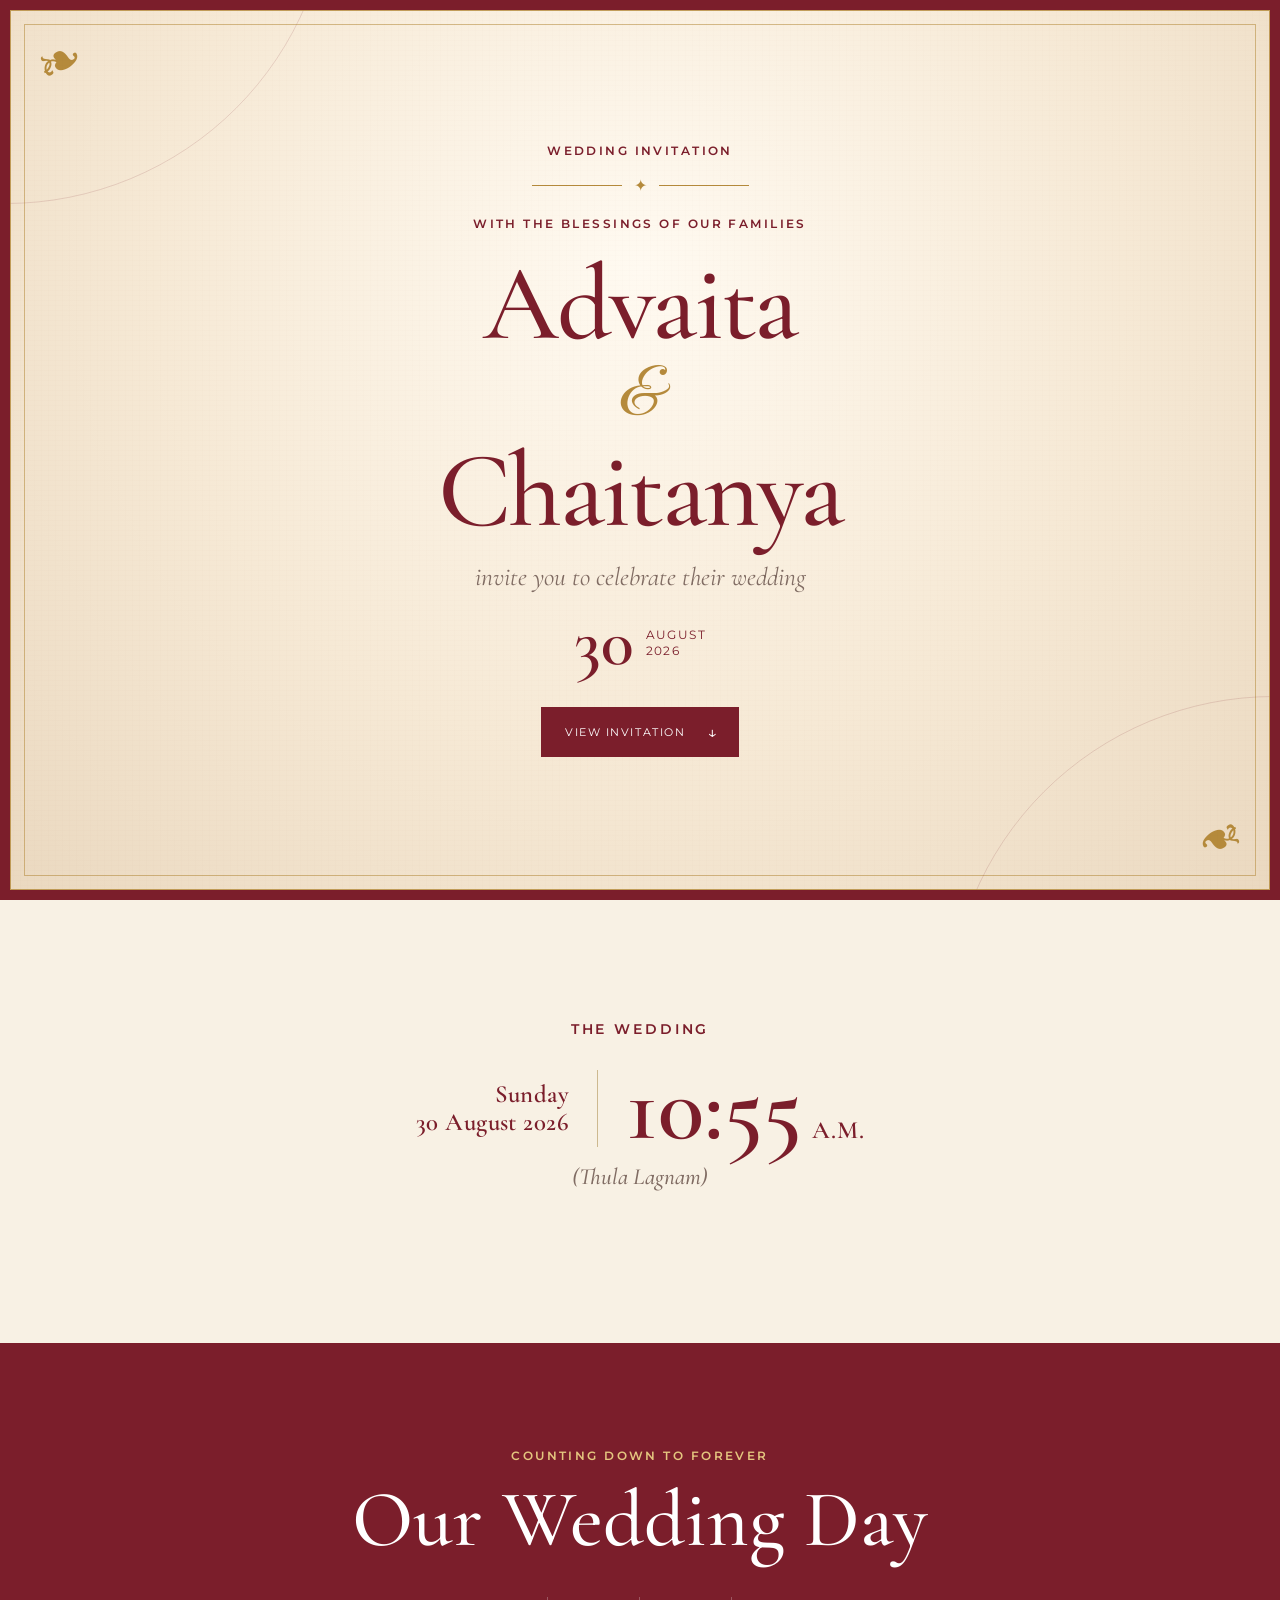
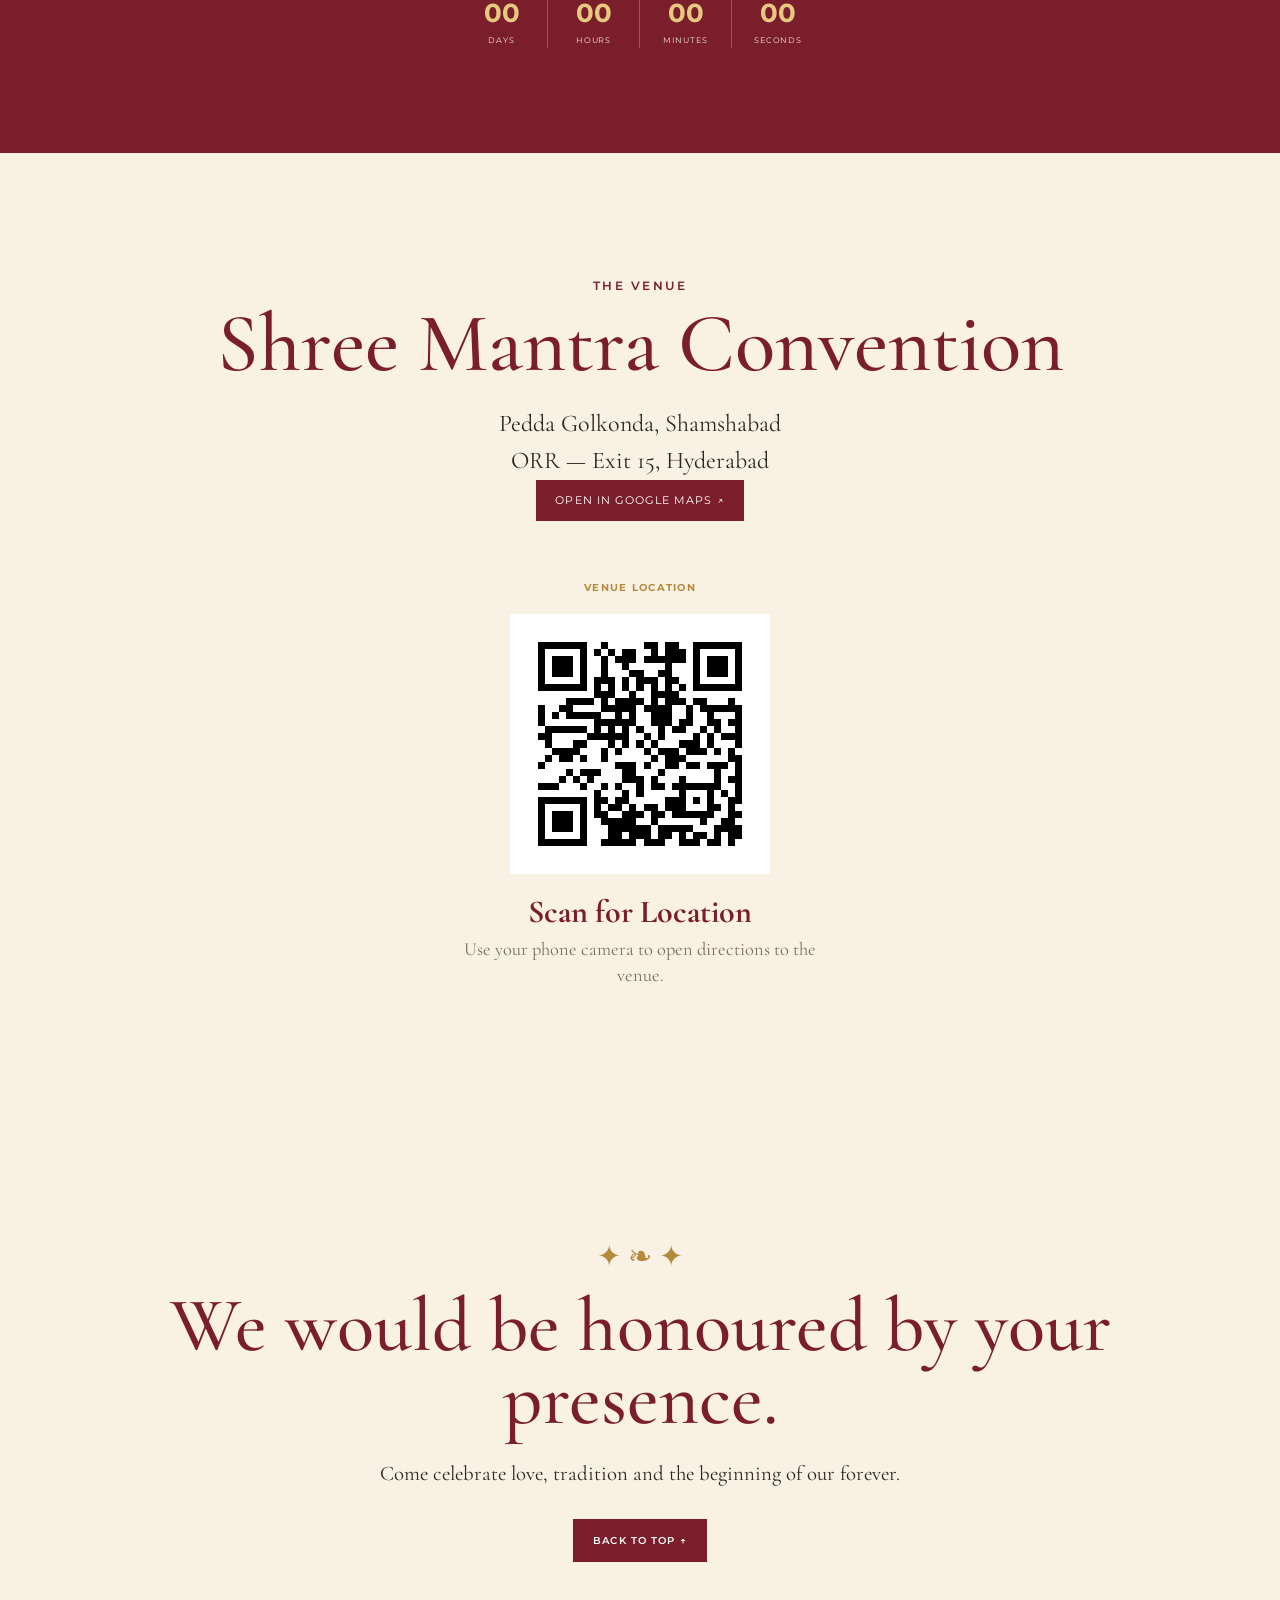
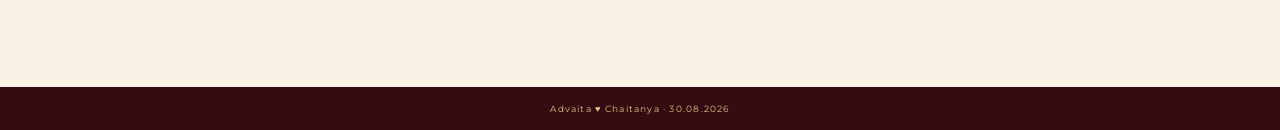
==== commit dffd35a4: "Remove repeated invitation section" ====
--- a/index.html
+++ b/index.html
@@ -1 +1 @@
-<!doctype html><html lang="en"><head><meta charset="utf-8"><meta name="viewport" content="width=device-width,initial-scale=1"><meta name="theme-color" content="#7b1e2b"><meta name="description" content="Advaita & Chaitanya — Wedding Invitation"><title>Advaita & Chaitanya | Wedding</title><link rel="stylesheet" href="style.css"></head><body class="one-page"><div class="grain"></div><header class="cover" id="home"><div class="frame"></div><div class="corner c1">❧</div><div class="corner c2">❧</div><div class="cover-inner"><p class="kicker">WEDDING INVITATION</p><div class="rule"><span></span><i>✦</i><span></span></div><p class="kicker">WITH THE BLESSINGS OF OUR FAMILIES</p><h1>Advaita</h1><div class="amp">&amp;</div><h1>Chaitanya</h1><p class="cover-sub">invite you to celebrate their wedding</p><div class="date-lockup"><span>30</span><small>AUGUST<br>2026</small></div><a class="enter" href="#invitation"><span>VIEW INVITATION</span><b>↓</b></a></div></header><main><section id="invitation" class="section invitation-copy"><p class="eyebrow">A Day To Remember</p><h2>With love, we invite you</h2><p>We solicit your esteemed presence with family and friends to grace the auspicious occasion of the marriage of</p><div class="couple-line"><h3>Chi. La. Sow. Advaita Reddy</h3><div class="with">with</div><h3>Ch. Chaitanya Kumar Reddy</h3></div><div class="ornament">❧ ✦ ❧</div><p>We would be honoured to have your presence and blessings as we begin this beautiful new chapter together.</p></section><section id="wedding" class="marriage-card"><p class="eyebrow">The Wedding</p><div class="muhurtham"><div class="date-time-row"><div class="date-main"><span>Sunday</span><span>30 August 2026</span></div><div class="time-main"><strong>10:55</strong><span>A.M.</span></div></div><div class="lagna-side">(Thula Lagnam)</div></div><p class="wedding-note">The auspicious ceremony will be held on Sunday, 30th August 2026.</p></section><section class="count"><p class="eyebrow">Counting down to forever</p><h2>Our Wedding Day</h2><div class="timer"><div><b id="d">--</b><span>Days</span></div><div><b id="h">--</b><span>Hours</span></div><div><b id="m">--</b><span>Minutes</span></div><div><b id="s">--</b><span>Seconds</span></div></div></section><section id="venue" class="venue-page"><p class="eyebrow">The Venue</p><h2>Shree Mantra Convention</h2><p class="venue-address">Pedda Golkonda, Shamshabad<br>ORR — Exit 15, Hyderabad</p><div class="venue-actions"><a class="map-btn" href="https://www.google.com/maps/search/?api=1&query=Shree+Mantra+Convention+Pedda+Golkonda+Shamshabad+Hyderabad" target="_blank" rel="noopener">Open in Google Maps ↗</a></div><div class="venue-qr-single"><span class="label">Venue Location</span><img src="venue-qr.svg" alt="Venue location QR code"><h3>Scan for Location</h3><p>Use your phone camera to open directions to the venue.</p></div></section><section class="closing"><div class="rings">✦ ❧ ✦</div><h2>We would be honoured by your presence.</h2><p>Come celebrate love, tradition and the beginning of our forever.</p><a class="btn" href="#home">BACK TO TOP ↑</a></section></main><footer>Advaita ♥ Chaitanya · 30.08.2026</footer><script src="script.js"></script></body></html>+<!doctype html><html lang="en"><head><meta charset="utf-8"><meta name="viewport" content="width=device-width,initial-scale=1"><meta name="theme-color" content="#7b1e2b"><meta name="description" content="Advaita & Chaitanya — Wedding Invitation"><title>Advaita & Chaitanya | Wedding</title><link rel="stylesheet" href="style.css"></head><body class="one-page"><div class="grain"></div><header class="cover" id="home"><div class="frame"></div><div class="corner c1">❧</div><div class="corner c2">❧</div><div class="cover-inner"><p class="kicker">WEDDING INVITATION</p><div class="rule"><span></span><i>✦</i><span></span></div><p class="kicker">WITH THE BLESSINGS OF OUR FAMILIES</p><h1>Advaita</h1><div class="amp">&amp;</div><h1>Chaitanya</h1><p class="cover-sub">invite you to celebrate their wedding</p><div class="date-lockup"><span>30</span><small>AUGUST<br>2026</small></div><a class="enter" href="#wedding"><span>VIEW INVITATION</span><b>↓</b></a></div></header><main><section id="wedding" class="marriage-card"><p class="eyebrow">The Wedding</p><div class="muhurtham"><div class="date-time-row"><div class="date-main"><span>Sunday</span><span>30 August 2026</span></div><div class="time-main"><strong>10:55</strong><span>A.M.</span></div></div><div class="lagna-side">(Thula Lagnam)</div></div></section><section class="count"><p class="eyebrow">Counting down to forever</p><h2>Our Wedding Day</h2><div class="timer"><div><b id="d">--</b><span>Days</span></div><div><b id="h">--</b><span>Hours</span></div><div><b id="m">--</b><span>Minutes</span></div><div><b id="s">--</b><span>Seconds</span></div></div></section><section id="venue" class="venue-page"><p class="eyebrow">The Venue</p><h2>Shree Mantra Convention</h2><p class="venue-address">Pedda Golkonda, Shamshabad<br>ORR — Exit 15, Hyderabad</p><div class="venue-actions"><a class="map-btn" href="https://www.google.com/maps/search/?api=1&query=Shree+Mantra+Convention+Pedda+Golkonda+Shamshabad+Hyderabad" target="_blank" rel="noopener">Open in Google Maps ↗</a></div><div class="venue-qr-single"><span class="label">Venue Location</span><img src="venue-qr.svg" alt="Venue location QR code"><h3>Scan for Location</h3><p>Use your phone camera to open directions to the venue.</p></div></section><section class="closing"><div class="rings">✦ ❧ ✦</div><h2>We would be honoured by your presence.</h2><p>Come celebrate love, tradition and the beginning of our forever.</p><a class="btn" href="#home">BACK TO TOP ↑</a></section></main><footer>Advaita ♥ Chaitanya · 30.08.2026</footer><script src="script.js"></script></body></html>
--- a/style.css
+++ b/style.css
@@ -1 +1 @@
-@import url('https://fonts.googleapis.com/css2?family=Cormorant+Garamond:wght@400;500;600;700&family=Great+Vibes&family=Montserrat:wght@400;500;600;700&display=swap');*{box-sizing:border-box;margin:0;padding:0}:root{--maroon:#7b1e2b;--deep:#4d101a;--ivory:#f8f1e4;--gold:#b58a3b;--ink:#332421;--muted:#806c63}html{scroll-behavior:smooth}body{background:var(--ivory);color:var(--ink);font-family:'Cormorant Garamond',Georgia,serif;overflow-x:hidden}body:before{content:'';position:fixed;inset:0;pointer-events:none;opacity:.055;background-image:radial-gradient(#8c705f .65px,transparent .65px);background-size:8px 8px;z-index:50}body:after{content:'';position:fixed;inset:0;pointer-events:none;z-index:100;border:10px solid var(--maroon);box-shadow:inset 0 0 0 1px rgba(181,138,59,.8)}.grain{position:fixed;inset:0;pointer-events:none;z-index:49;opacity:.025;background:repeating-linear-gradient(0deg,transparent 0 4px,#5a3a30 5px),repeating-linear-gradient(90deg,transparent 0 6px,#5a3a30 7px);mix-blend-mode:multiply}.cover{min-height:100svh;position:relative;display:grid;place-items:center;text-align:center;background:radial-gradient(circle at 50% 30%,#fffaf1 0,#f6e9d5 54%,#ead8bf 100%);overflow:hidden;border:0}.cover:before,.cover:after{content:'';position:absolute;width:55vw;height:55vw;max-width:650px;max-height:650px;border:1px solid rgba(123,30,43,.14);border-radius:50%;pointer-events:none}.cover:before{top:-35vw;left:-25vw}.cover:after{bottom:-35vw;right:-25vw}.frame{position:absolute;inset:24px;border:1px solid rgba(181,138,59,.55);pointer-events:none}.corner{position:absolute;color:var(--gold);font-size:3.4rem}.c1{top:30px;left:38px;transform:rotate(-25deg)}.c2{bottom:30px;right:38px;transform:rotate(155deg)}.cover-inner{position:relative;z-index:2;width:min(92%,720px);padding:50px 20px}.rule{display:flex;align-items:center;gap:12px;justify-content:center;margin:18px auto 20px;color:var(--gold)}.rule span{height:1px;width:90px;background:var(--gold)}.rule i{font-style:normal}.kicker,.eyebrow{font-family:Montserrat,Arial,sans-serif;text-transform:uppercase;letter-spacing:.2em;font-size:.76rem;font-weight:600;color:var(--maroon)}.cover-inner .rule + .kicker{margin-bottom:1.7rem}.cover h1{font-size:clamp(3.6rem,12.5vw,6.7rem);line-height:.86;font-weight:500;color:var(--maroon);letter-spacing:-.025em;margin:0}.amp{font-family:'Great Vibes',cursive;color:var(--gold);font-size:4.2rem;line-height:1.15;margin:.55rem 0}.cover-sub{font-size:1.6rem;font-style:italic;margin:1.5rem auto;color:var(--muted)}.date-lockup{display:flex;align-items:center;justify-content:center;gap:13px;color:var(--maroon);margin:1.3rem auto}.date-lockup span{font-size:4.25rem;font-weight:600;line-height:.8}.date-lockup small{font-family:Montserrat,Arial,sans-serif;text-align:left;font-size:.72rem;line-height:1.4;letter-spacing:.13em}.enter{display:inline-flex;align-items:center;gap:22px;text-decoration:none;color:#fff;background:var(--maroon);border:1px solid var(--maroon);padding:14px 19px 14px 23px;margin-top:1rem;font-family:Montserrat,Arial,sans-serif;font-size:.68rem;letter-spacing:.14em;transition:.3s}.enter b{font-size:1.05rem;font-weight:400}.enter:hover{background:var(--deep);transform:translateY(-2px)}main{background:var(--ivory)}.section,.invitation-copy,.marriage-card,.count,.venue-page,.closing{width:100%;max-width:none;margin:0;text-align:center;border:0;position:relative}.section,.invitation-copy{padding:125px 8vw;background:transparent}.invitation-copy h2,.marriage-card h2,.venue-page h2,.closing h2{font-size:clamp(2.6rem,8vw,5.1rem);font-weight:500;color:var(--maroon);line-height:.95;margin:.7rem 0 1.4rem}.invitation-copy h2{font-size:clamp(2.4rem,6.5vw,4.4rem)}.invitation-copy>p:not(.eyebrow){font-size:1.42rem;line-height:1.55;max-width:760px;margin:auto}.invitation-copy h3{font-family:'Great Vibes',cursive;font-size:clamp(3.2rem,11vw,6rem);font-weight:400;color:var(--maroon);margin:1.2rem 0 0}.with{font-family:'Great Vibes',cursive;font-size:2.3rem;color:var(--gold);margin:.1rem}.ornament{margin:1.8rem auto;color:var(--gold);font-size:1.4rem}.marriage-card{padding:120px 8vw;background:transparent}.marriage-card .eyebrow{font-size:.9rem}.muhurtham{display:flex;justify-content:center;align-items:center;gap:24px;margin:2rem 0;color:var(--maroon)}.muhurtham .date-side,.muhurtham .lagna-side{font-family:Montserrat,Arial,sans-serif;text-transform:uppercase;letter-spacing:.12em;font-size:.9rem;line-height:1.55}.time-main{display:flex;align-items:center;gap:12px;border-inline:1px solid #cdb98f;padding:0 24px}.muhurtham strong{font-size:clamp(4rem,13vw,6rem);line-height:.8}.time-main span{font-family:Montserrat,Arial,sans-serif;text-transform:uppercase;letter-spacing:.12em;font-size:1rem;line-height:1.2}.wedding-note{font-size:1.45rem;color:var(--muted);font-style:italic}.count{padding:105px 8vw;background:var(--maroon);color:#fff}.count .eyebrow{color:#e4c67f}.count h2{font-size:clamp(3rem,9vw,5rem);font-weight:500;margin:.5rem 0}.timer{display:flex;justify-content:center;gap:0;margin-top:1.8rem}.timer div{min-width:92px;padding:0 16px;border-right:1px solid rgba(255,255,255,.25)}.timer div:last-child{border-right:0}.timer b{display:block;font-family:Montserrat,Arial,sans-serif;font-size:1.6rem;color:#e6c87f}.timer span{font-family:Montserrat,Arial,sans-serif;text-transform:uppercase;font-size:.48rem;letter-spacing:.12em;color:#f3e6d6}.venue-page{padding:125px 8vw;background:transparent}.venue-page h2{font-size:clamp(2.8rem,8vw,5.2rem)}.venue-page .eyebrow{font-size:.78rem}.venue-address{font-size:1.5rem;line-height:1.55}.map-btn{display:inline-block;background:var(--maroon);color:#fff;text-decoration:none;padding:14px 19px;font-family:Montserrat,Arial,sans-serif;text-transform:uppercase;letter-spacing:.1em;font-size:.66rem}.venue-qr-single{margin:55px auto 0;max-width:390px}.venue-qr-single img{display:block;width:260px;height:260px;object-fit:contain;background:#fff;margin:18px auto}.venue-qr-single h3{font-size:2rem;color:var(--maroon);margin:10px 0 5px}.venue-qr-single p{font-size:1.15rem;line-height:1.45;color:var(--muted)}.label{font-family:Montserrat,Arial,sans-serif;text-transform:uppercase;letter-spacing:.13em;font-size:.62rem;color:var(--gold);font-weight:700}.closing{padding:125px 8vw;background:transparent}.rings{color:var(--gold);font-size:1.8rem;margin-bottom:1rem}.closing h2{font-size:clamp(2.7rem,7vw,4.8rem)}.closing p{font-size:1.3rem;line-height:1.55;max-width:680px;margin:1rem auto 1.8rem}.btn{display:inline-block;text-decoration:none;font-family:Montserrat,Arial,sans-serif;text-transform:uppercase;letter-spacing:.11em;font-size:.64rem;font-weight:600;padding:14px 19px;background:var(--maroon);color:#fff;border:1px solid var(--maroon);transition:.25s}.btn:hover{background:var(--deep);transform:translateY(-2px)}footer{text-align:center;background:#350b12;color:#e1c37e;padding:16px;font-family:Montserrat,Arial,sans-serif;font-size:.58rem;letter-spacing:.13em}@media(max-width:620px){.frame{inset:12px}.corner{font-size:2.5rem}.c1{top:20px;left:22px}.c2{bottom:20px;right:22px}.muhurtham{gap:10px}.time-main{gap:8px;padding:0 10px}.muhurtham .date-side,.muhurtham .lagna-side{font-size:.68rem}.time-main span{font-size:.75rem}.timer div{min-width:68px;padding:0 8px}.timer b{font-size:1.3rem}.venue-qr-single img{width:230px;height:230px}body:after{border-width:7px}}+@import url('https://fonts.googleapis.com/css2?family=Cormorant+Garamond:wght@400;500;600;700&family=Great+Vibes&family=Montserrat:wght@400;500;600;700&display=swap');*{box-sizing:border-box;margin:0;padding:0}:root{--maroon:#7b1e2b;--deep:#4d101a;--ivory:#f8f1e4;--gold:#b58a3b;--ink:#332421;--muted:#806c63}html{scroll-behavior:smooth}body{background:var(--ivory);color:var(--ink);font-family:'Cormorant Garamond',Georgia,serif;overflow-x:hidden}body:before{content:'';position:fixed;inset:0;pointer-events:none;opacity:.055;background-image:radial-gradient(#8c705f .65px,transparent .65px);background-size:8px 8px;z-index:50}body:after{content:'';position:fixed;inset:0;pointer-events:none;z-index:100;border:10px solid var(--maroon);box-shadow:inset 0 0 0 1px rgba(181,138,59,.8)}.grain{position:fixed;inset:0;pointer-events:none;z-index:49;opacity:.025;background:repeating-linear-gradient(0deg,transparent 0 4px,#5a3a30 5px),repeating-linear-gradient(90deg,transparent 0 6px,#5a3a30 7px);mix-blend-mode:multiply}.cover{min-height:100svh;position:relative;display:grid;place-items:center;text-align:center;background:radial-gradient(circle at 50% 30%,#fffaf1 0,#f6e9d5 54%,#ead8bf 100%);overflow:hidden;border:0}.cover:before,.cover:after{content:'';position:absolute;width:55vw;height:55vw;max-width:650px;max-height:650px;border:1px solid rgba(123,30,43,.14);border-radius:50%;pointer-events:none}.cover:before{top:-35vw;left:-25vw}.cover:after{bottom:-35vw;right:-25vw}.frame{position:absolute;inset:24px;border:1px solid rgba(181,138,59,.55);pointer-events:none}.corner{position:absolute;color:var(--gold);font-size:3.4rem}.c1{top:30px;left:38px;transform:rotate(-25deg)}.c2{bottom:30px;right:38px;transform:rotate(155deg)}.cover-inner{position:relative;z-index:2;width:min(92%,720px);padding:50px 20px}.rule{display:flex;align-items:center;gap:12px;justify-content:center;margin:18px auto 20px;color:var(--gold)}.rule span{height:1px;width:90px;background:var(--gold)}.rule i{font-style:normal}.kicker,.eyebrow{font-family:Montserrat,Arial,sans-serif;text-transform:uppercase;letter-spacing:.2em;font-size:.76rem;font-weight:600;color:var(--maroon)}.cover-inner .rule + .kicker{margin-bottom:1.7rem}.cover h1{font-size:clamp(3.6rem,12.5vw,6.7rem);line-height:.86;font-weight:500;color:var(--maroon);letter-spacing:-.025em;margin:0}.amp{font-family:'Great Vibes',cursive;color:var(--gold);font-size:4.2rem;line-height:1.15;margin:.55rem 0}.cover-sub{font-size:1.6rem;font-style:italic;margin:1.5rem auto;color:var(--muted)}.date-lockup{display:flex;align-items:center;justify-content:center;gap:13px;color:var(--maroon);margin:1.3rem auto}.date-lockup span{font-size:4.25rem;font-weight:600;line-height:.8}.date-lockup small{font-family:Montserrat,Arial,sans-serif;text-align:left;font-size:.72rem;line-height:1.4;letter-spacing:.13em}.enter{display:inline-flex;align-items:center;gap:22px;text-decoration:none;color:#fff;background:var(--maroon);border:1px solid var(--maroon);padding:14px 19px 14px 23px;margin-top:1rem;font-family:Montserrat,Arial,sans-serif;font-size:.68rem;letter-spacing:.14em;transition:.3s}.enter b{font-size:1.05rem;font-weight:400}.enter:hover{background:var(--deep);transform:translateY(-2px)}main{background:var(--ivory)}.section,.invitation-copy,.marriage-card,.count,.venue-page,.closing{width:100%;max-width:none;margin:0;text-align:center;border:0;position:relative}.section,.invitation-copy{padding:125px 8vw;background:transparent}.invitation-copy h2,.marriage-card h2,.venue-page h2,.closing h2{font-size:clamp(2.6rem,8vw,5.1rem);font-weight:500;color:var(--maroon);line-height:.95;margin:.7rem 0 1.4rem}.invitation-copy h2{font-size:clamp(2.4rem,6.5vw,4.4rem)}.invitation-copy>p:not(.eyebrow){font-size:1.42rem;line-height:1.55;max-width:760px;margin:auto}.invitation-copy h3{font-family:'Great Vibes',cursive;font-size:clamp(3.2rem,11vw,6rem);font-weight:400;color:var(--maroon);margin:1.2rem 0 0}.with{font-family:'Great Vibes',cursive;font-size:2.3rem;color:var(--gold);margin:.1rem}.ornament{margin:1.8rem auto;color:var(--gold);font-size:1.4rem}.marriage-card{padding:120px 8vw;background:transparent}.marriage-card .eyebrow{font-size:.9rem}.muhurtham{margin:2rem 0;color:var(--maroon)}.date-time-row{display:flex;justify-content:center;align-items:center;gap:28px}.date-main{display:flex;flex-direction:column;align-items:flex-end;font-family:'Cormorant Garamond',Georgia,serif;font-size:1.55rem;font-weight:600;line-height:1.15;letter-spacing:.02em}.time-main{display:flex;align-items:baseline;gap:10px;border-left:1px solid #cdb98f;padding-left:28px}.time-main strong{font-family:'Cormorant Garamond',Georgia,serif;font-size:clamp(4.2rem,13vw,6rem);font-weight:600;line-height:.8}.time-main span{font-family:'Cormorant Garamond',Georgia,serif;font-size:1.55rem;font-weight:600;letter-spacing:.03em}.muhurtham .lagna-side{font-family:'Cormorant Garamond',Georgia,serif;font-size:1.45rem;font-style:italic;font-weight:500;margin-top:1rem;color:var(--muted)}.wedding-note{font-size:1.45rem;color:var(--muted);font-style:italic}.count{padding:105px 8vw;background:var(--maroon);color:#fff}.count .eyebrow{color:#e4c67f}.count h2{font-size:clamp(3rem,9vw,5rem);font-weight:500;margin:.5rem 0}.timer{display:flex;justify-content:center;gap:0;margin-top:1.8rem}.timer div{min-width:92px;padding:0 16px;border-right:1px solid rgba(255,255,255,.25)}.timer div:last-child{border-right:0}.timer b{display:block;font-family:Montserrat,Arial,sans-serif;font-size:1.6rem;color:#e6c87f}.timer span{font-family:Montserrat,Arial,sans-serif;text-transform:uppercase;font-size:.48rem;letter-spacing:.12em;color:#f3e6d6}.venue-page{padding:125px 8vw;background:transparent}.venue-page h2{font-size:clamp(2.8rem,8vw,5.2rem)}.venue-page .eyebrow{font-size:.78rem}.venue-address{font-size:1.5rem;line-height:1.55}.map-btn{display:inline-block;background:var(--maroon);color:#fff;text-decoration:none;padding:14px 19px;font-family:Montserrat,Arial,sans-serif;text-transform:uppercase;letter-spacing:.1em;font-size:.66rem}.venue-qr-single{margin:55px auto 0;max-width:390px}.venue-qr-single img{display:block;width:260px;height:260px;object-fit:contain;background:#fff;margin:18px auto}.venue-qr-single h3{font-size:2rem;color:var(--maroon);margin:10px 0 5px}.venue-qr-single p{font-size:1.15rem;line-height:1.45;color:var(--muted)}.label{font-family:Montserrat,Arial,sans-serif;text-transform:uppercase;letter-spacing:.13em;font-size:.62rem;color:var(--gold);font-weight:700}.closing{padding:125px 8vw;background:transparent}.rings{color:var(--gold);font-size:1.8rem;margin-bottom:1rem}.closing h2{font-size:clamp(2.7rem,7vw,4.8rem)}.closing p{font-size:1.3rem;line-height:1.55;max-width:680px;margin:1rem auto 1.8rem}.btn{display:inline-block;text-decoration:none;font-family:Montserrat,Arial,sans-serif;text-transform:uppercase;letter-spacing:.11em;font-size:.64rem;font-weight:600;padding:14px 19px;background:var(--maroon);color:#fff;border:1px solid var(--maroon);transition:.25s}.btn:hover{background:var(--deep);transform:translateY(-2px)}footer{text-align:center;background:#350b12;color:#e1c37e;padding:16px;font-family:Montserrat,Arial,sans-serif;font-size:.58rem;letter-spacing:.13em}@media(max-width:620px){.frame{inset:12px}.corner{font-size:2.5rem}.c1{top:20px;left:22px}.c2{bottom:20px;right:22px}.date-time-row{gap:12px}.date-main{font-size:1.1rem}.time-main{gap:6px;padding-left:12px}.time-main strong{font-size:clamp(3.3rem,16vw,4.5rem)}.time-main span{font-size:1.05rem}.muhurtham .lagna-side{font-size:1.15rem}.timer div{min-width:68px;padding:0 8px}.timer b{font-size:1.3rem}.venue-qr-single img{width:230px;height:230px}body:after{border-width:7px}}
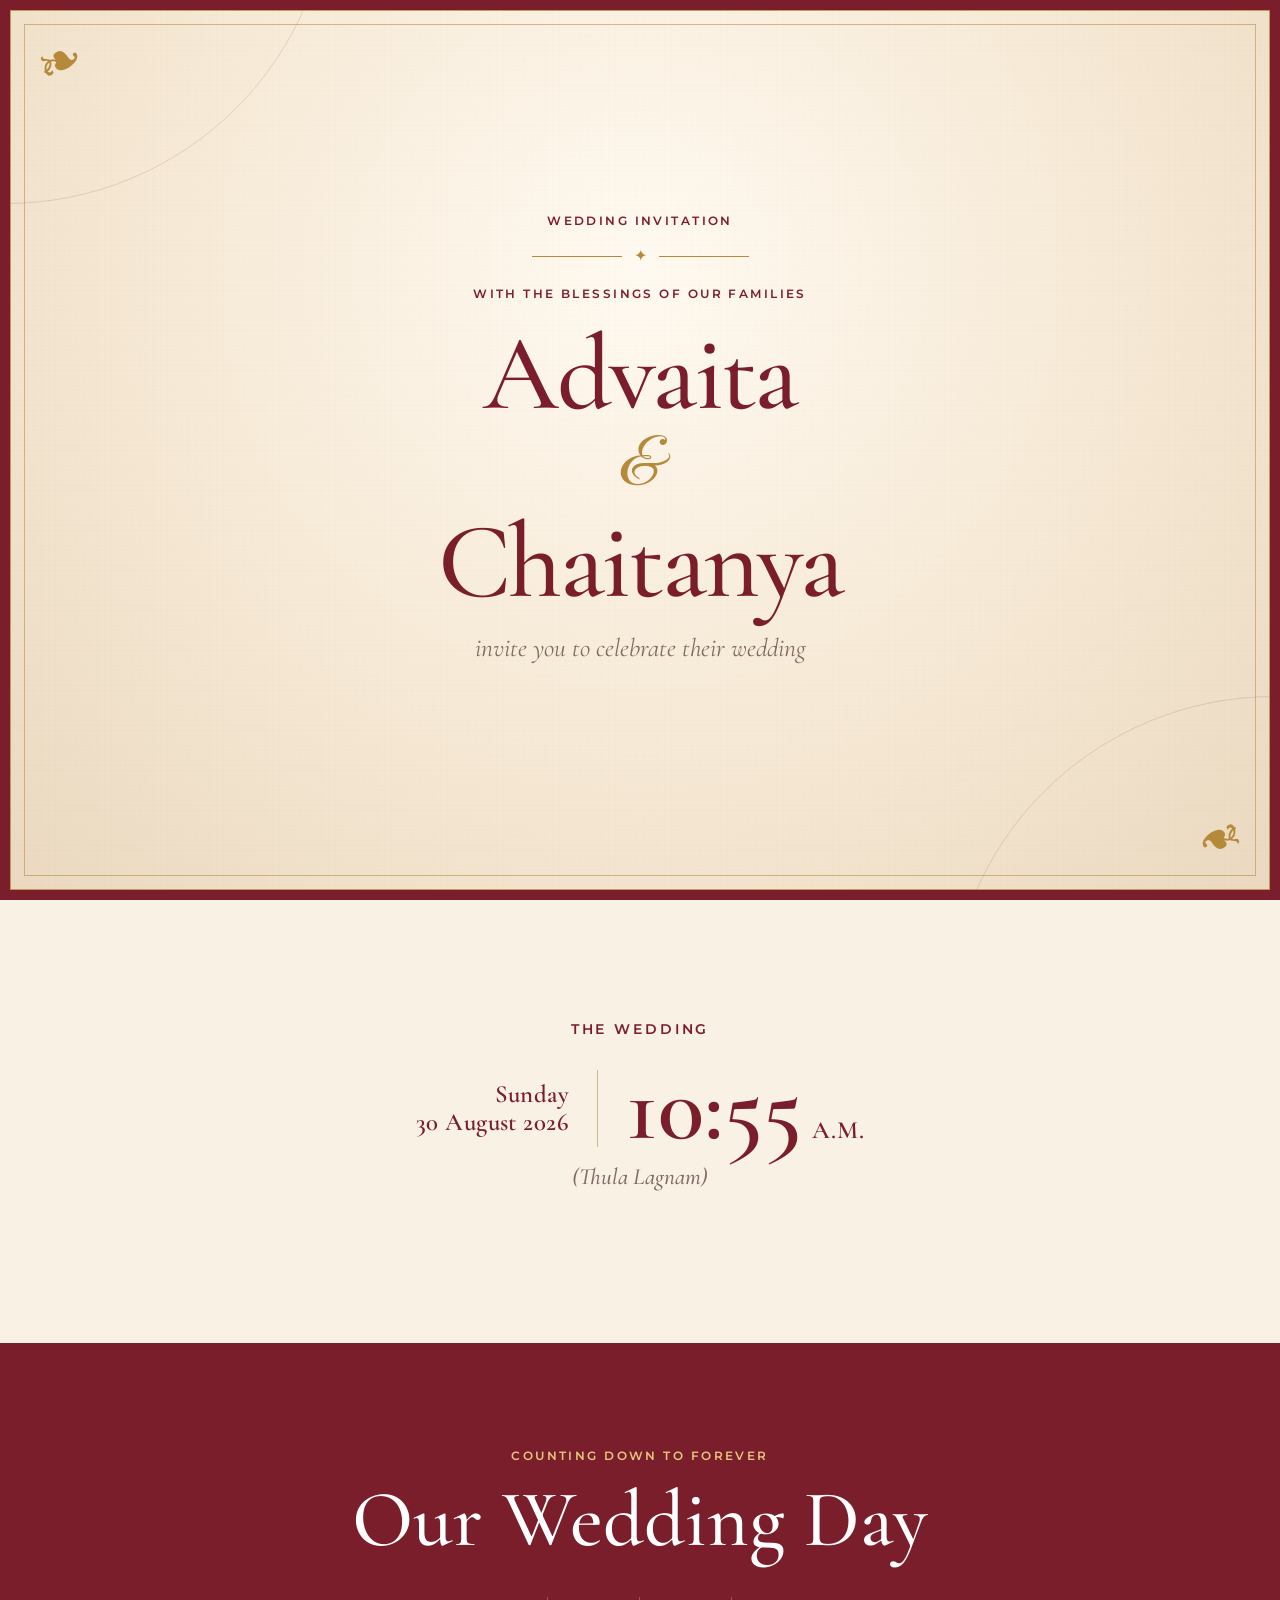
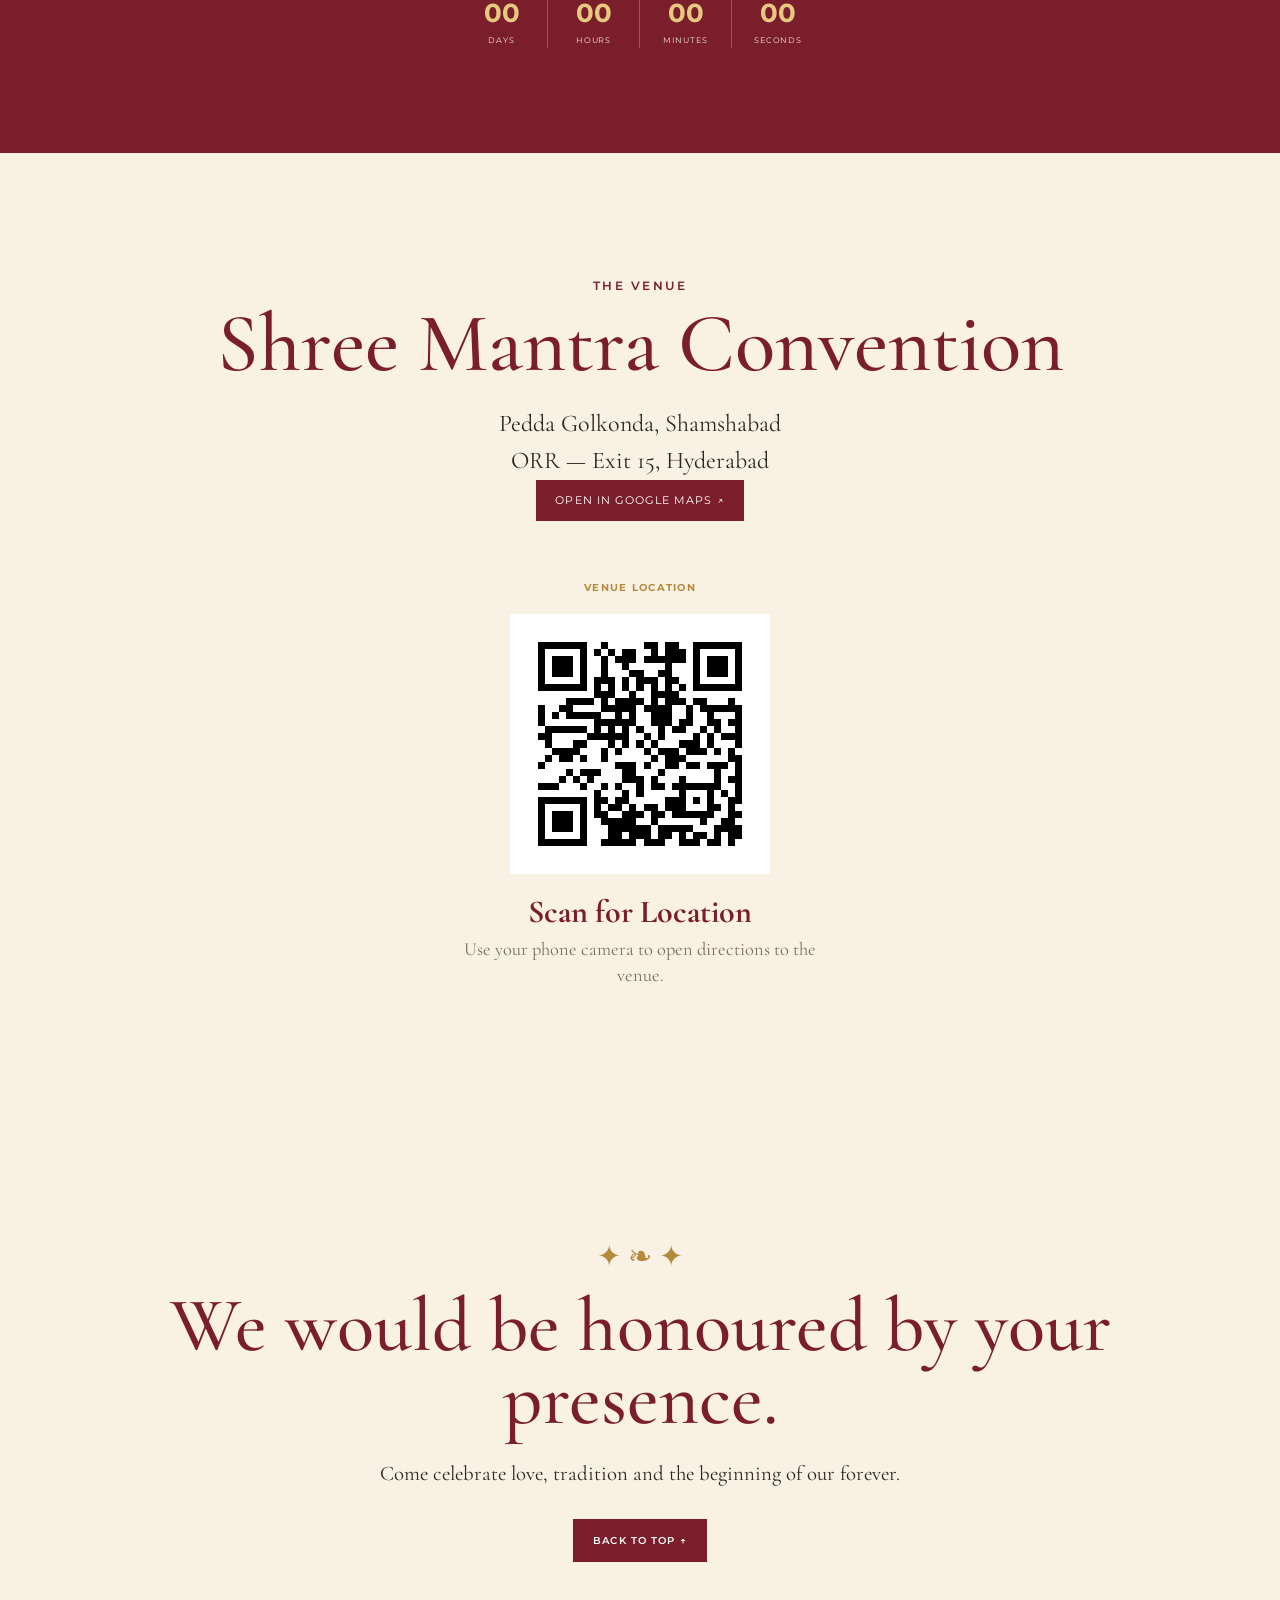
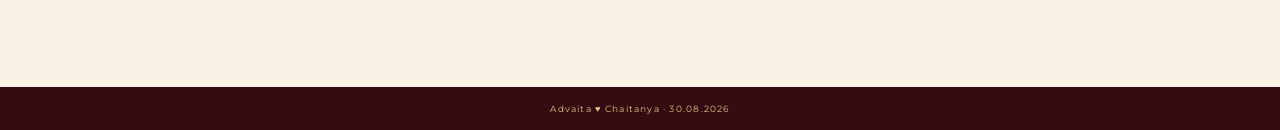
==== commit 1e3ff5fb: "Remove cover date and view invitation button" ====
--- a/index.html
+++ b/index.html
@@ -1 +1 @@
-<!doctype html><html lang="en"><head><meta charset="utf-8"><meta name="viewport" content="width=device-width,initial-scale=1"><meta name="theme-color" content="#7b1e2b"><meta name="description" content="Advaita & Chaitanya — Wedding Invitation"><title>Advaita & Chaitanya | Wedding</title><link rel="stylesheet" href="style.css"></head><body class="one-page"><div class="grain"></div><header class="cover" id="home"><div class="frame"></div><div class="corner c1">❧</div><div class="corner c2">❧</div><div class="cover-inner"><p class="kicker">WEDDING INVITATION</p><div class="rule"><span></span><i>✦</i><span></span></div><p class="kicker">WITH THE BLESSINGS OF OUR FAMILIES</p><h1>Advaita</h1><div class="amp">&amp;</div><h1>Chaitanya</h1><p class="cover-sub">invite you to celebrate their wedding</p><div class="date-lockup"><span>30</span><small>AUGUST<br>2026</small></div><a class="enter" href="#wedding"><span>VIEW INVITATION</span><b>↓</b></a></div></header><main><section id="wedding" class="marriage-card"><p class="eyebrow">The Wedding</p><div class="muhurtham"><div class="date-time-row"><div class="date-main"><span>Sunday</span><span>30 August 2026</span></div><div class="time-main"><strong>10:55</strong><span>A.M.</span></div></div><div class="lagna-side">(Thula Lagnam)</div></div></section><section class="count"><p class="eyebrow">Counting down to forever</p><h2>Our Wedding Day</h2><div class="timer"><div><b id="d">--</b><span>Days</span></div><div><b id="h">--</b><span>Hours</span></div><div><b id="m">--</b><span>Minutes</span></div><div><b id="s">--</b><span>Seconds</span></div></div></section><section id="venue" class="venue-page"><p class="eyebrow">The Venue</p><h2>Shree Mantra Convention</h2><p class="venue-address">Pedda Golkonda, Shamshabad<br>ORR — Exit 15, Hyderabad</p><div class="venue-actions"><a class="map-btn" href="https://www.google.com/maps/search/?api=1&query=Shree+Mantra+Convention+Pedda+Golkonda+Shamshabad+Hyderabad" target="_blank" rel="noopener">Open in Google Maps ↗</a></div><div class="venue-qr-single"><span class="label">Venue Location</span><img src="venue-qr.svg" alt="Venue location QR code"><h3>Scan for Location</h3><p>Use your phone camera to open directions to the venue.</p></div></section><section class="closing"><div class="rings">✦ ❧ ✦</div><h2>We would be honoured by your presence.</h2><p>Come celebrate love, tradition and the beginning of our forever.</p><a class="btn" href="#home">BACK TO TOP ↑</a></section></main><footer>Advaita ♥ Chaitanya · 30.08.2026</footer><script src="script.js"></script></body></html>+<!doctype html><html lang="en"><head><meta charset="utf-8"><meta name="viewport" content="width=device-width,initial-scale=1"><meta name="theme-color" content="#7b1e2b"><meta name="description" content="Advaita & Chaitanya — Wedding Invitation"><title>Advaita & Chaitanya | Wedding</title><link rel="stylesheet" href="style.css"></head><body class="one-page"><div class="grain"></div><header class="cover" id="home"><div class="frame"></div><div class="corner c1">❧</div><div class="corner c2">❧</div><div class="cover-inner"><p class="kicker">WEDDING INVITATION</p><div class="rule"><span></span><i>✦</i><span></span></div><p class="kicker">WITH THE BLESSINGS OF OUR FAMILIES</p><h1>Advaita</h1><div class="amp">&amp;</div><h1>Chaitanya</h1><p class="cover-sub">invite you to celebrate their wedding</p></div></header><main><section id="wedding" class="marriage-card"><p class="eyebrow">The Wedding</p><div class="muhurtham"><div class="date-time-row"><div class="date-main"><span>Sunday</span><span>30 August 2026</span></div><div class="time-main"><strong>10:55</strong><span>A.M.</span></div></div><div class="lagna-side">(Thula Lagnam)</div></div></section><section class="count"><p class="eyebrow">Counting down to forever</p><h2>Our Wedding Day</h2><div class="timer"><div><b id="d">--</b><span>Days</span></div><div><b id="h">--</b><span>Hours</span></div><div><b id="m">--</b><span>Minutes</span></div><div><b id="s">--</b><span>Seconds</span></div></div></section><section id="venue" class="venue-page"><p class="eyebrow">The Venue</p><h2>Shree Mantra Convention</h2><p class="venue-address">Pedda Golkonda, Shamshabad<br>ORR — Exit 15, Hyderabad</p><div class="venue-actions"><a class="map-btn" href="https://www.google.com/maps/search/?api=1&query=Shree+Mantra+Convention+Pedda+Golkonda+Shamshabad+Hyderabad" target="_blank" rel="noopener">Open in Google Maps ↗</a></div><div class="venue-qr-single"><span class="label">Venue Location</span><img src="venue-qr.svg" alt="Venue location QR code"><h3>Scan for Location</h3><p>Use your phone camera to open directions to the venue.</p></div></section><section class="closing"><div class="rings">✦ ❧ ✦</div><h2>We would be honoured by your presence.</h2><p>Come celebrate love, tradition and the beginning of our forever.</p><a class="btn" href="#home">BACK TO TOP ↑</a></section></main><footer>Advaita ♥ Chaitanya · 30.08.2026</footer><script src="script.js"></script></body></html>
